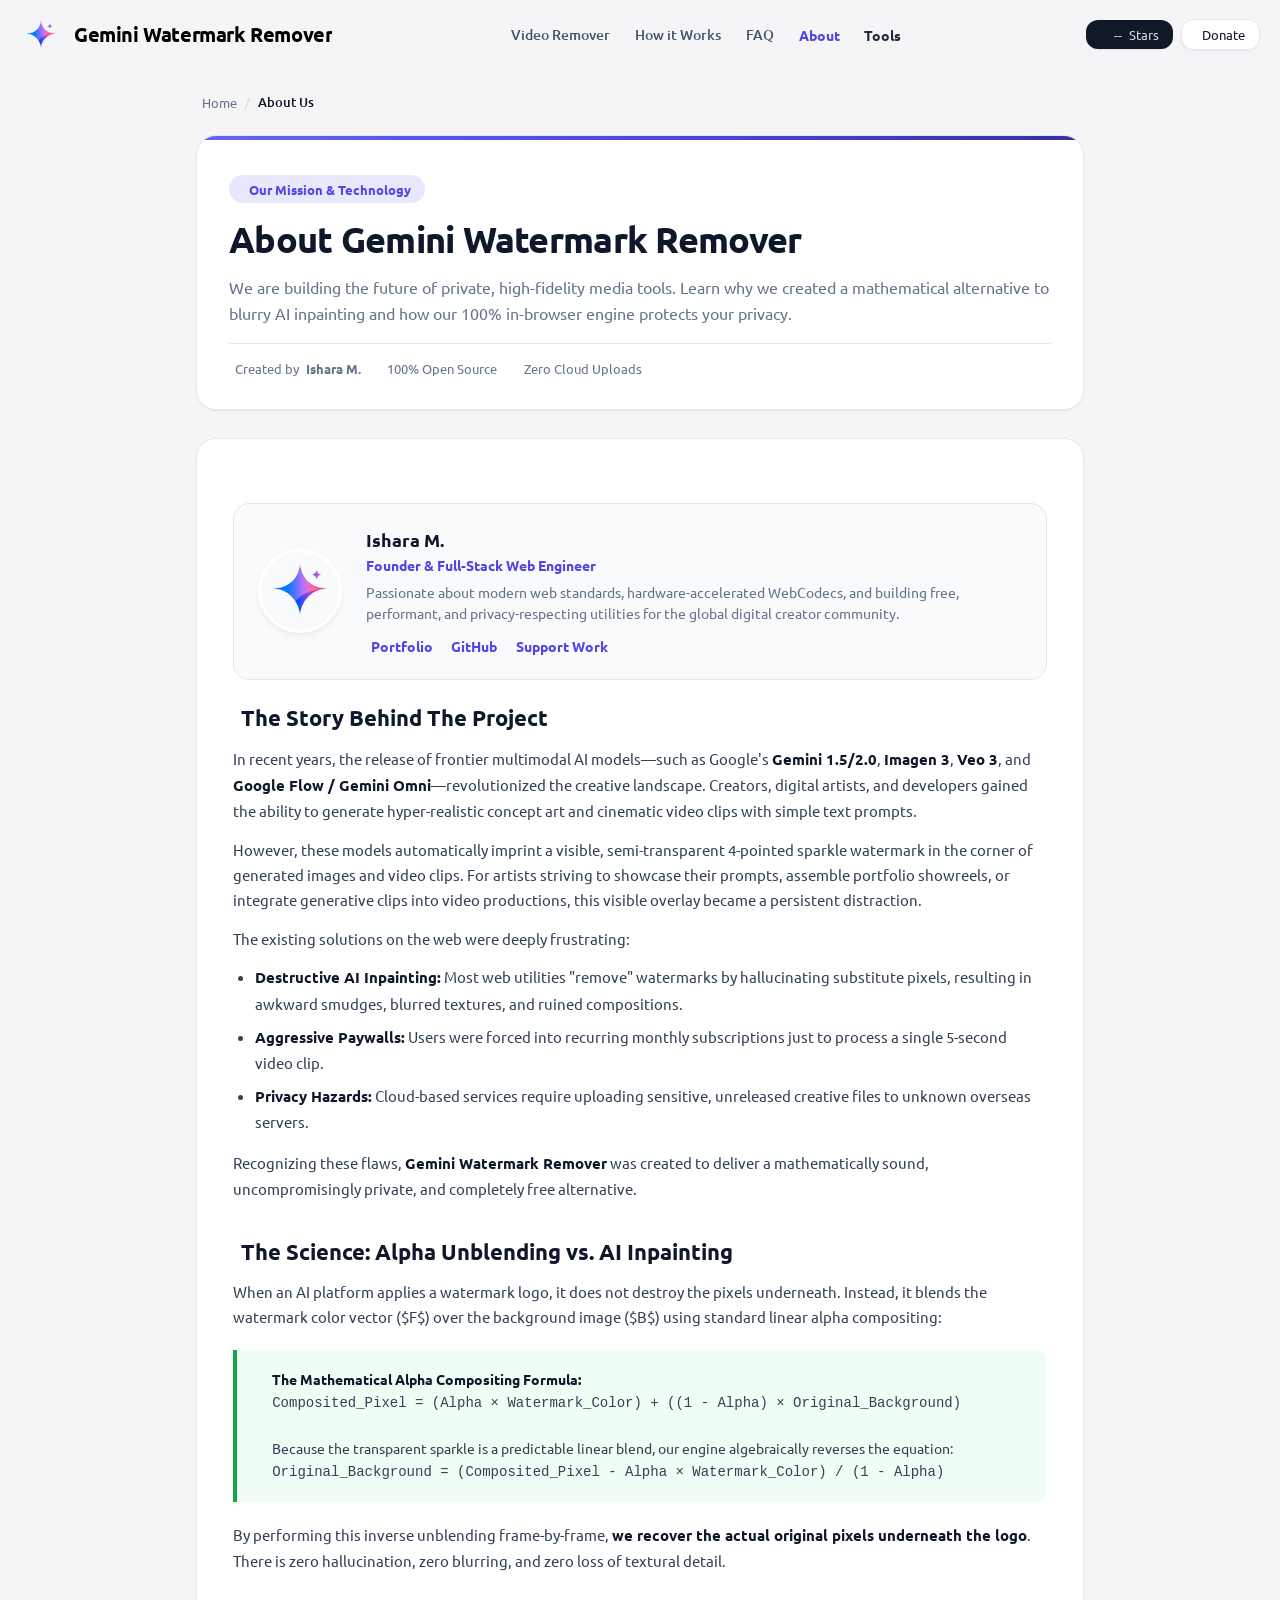
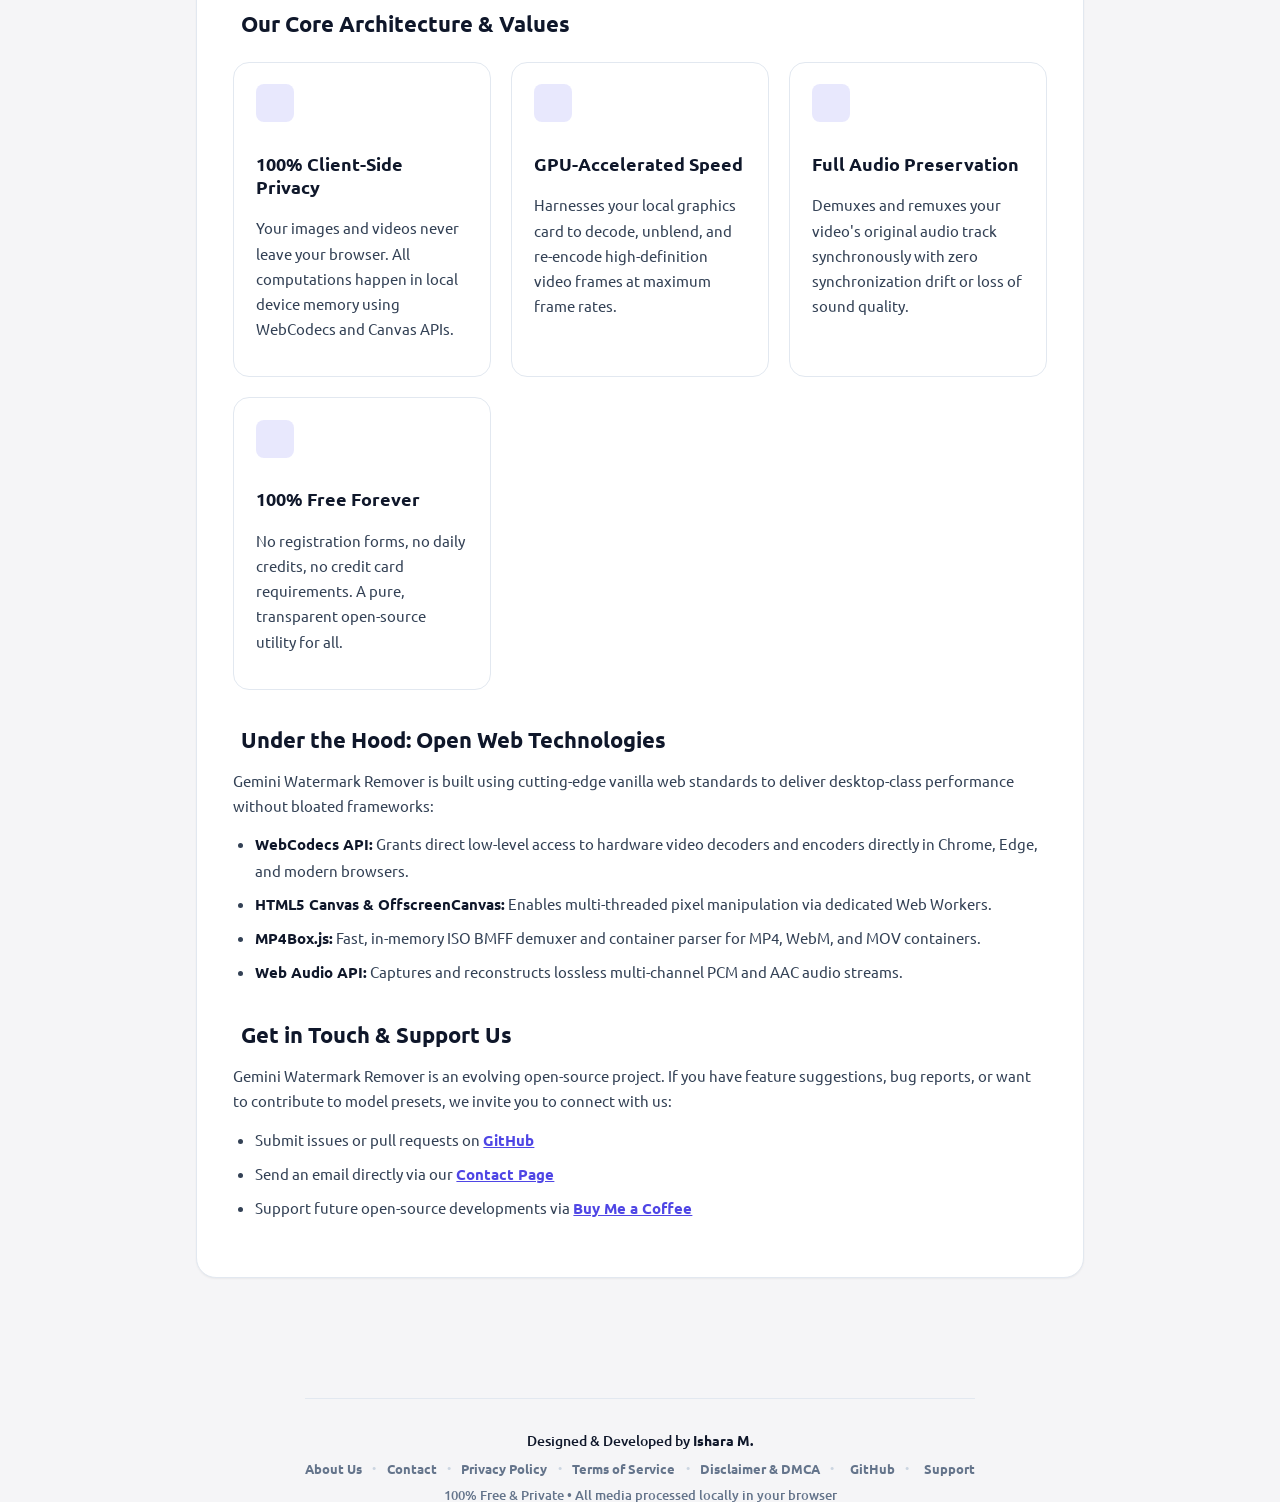
==== about.html @ f11b64de "Initial commit: Recreate Gemini Watermark Remover with GitHub Pages deployment" ====
﻿<!DOCTYPE html>
<html lang="en">

<head>
  <meta charset="UTF-8" />
  <meta name="viewport" content="width=device-width, initial-scale=1.0" />
  <title>About Us – Gemini Watermark Remover</title>
  <meta name="description"
    content="Discover the story and technology behind Gemini Watermark Remover. Learn how mathematical alpha unblending enables 100% private, lossless in-browser watermark removal." />
  <meta name="robots" content="index, follow" />
  <meta name="author" content="Ishara M." />
  <meta name="theme-color" content="#ffffff" />
  <link rel="icon" type="image/png"
    href="https://ashy0927.github.io/gemini-watermark-remover/assets/favicon-96x96.png" sizes="96x96" />
  <link rel="icon" type="image/svg+xml"
    href="https://ashy0927.github.io/gemini-watermark-remover/assets/favicon.svg" />
  <link rel="shortcut icon" href="https://ashy0927.github.io/gemini-watermark-remover/assets/favicon.ico" />
  <link rel="apple-touch-icon" sizes="180x180"
    href="https://ashy0927.github.io/gemini-watermark-remover/assets/apple-touch-icon.png" />
  <link rel="canonical" href="https://ashy0927.github.io/gemini-watermark-remover/about.html" />

  <!-- Open Graph -->
  <meta property="og:site_name" content="Gemini Watermark Remover" />
  <meta property="og:type" content="website" />
  <meta property="og:url" content="https://ashy0927.github.io/gemini-watermark-remover/about.html" />
  <meta property="og:title" content="About Us – Gemini Watermark Remover" />
  <meta property="og:description"
    content="Learn about our mission to bring lossless, private, and mathematically sound media restoration to AI creators worldwide." />
  <meta property="og:image" content="https://ashy0927.github.io/gemini-watermark-remover/assets/logo.webp" />

  <!-- Performance & Fonts -->
  <link rel="preconnect" href="https://fonts.googleapis.com">
  <link rel="preconnect" href="https://fonts.gstatic.com" crossorigin>
  <link href="https://fonts.googleapis.com/css2?family=Ubuntu:wght@400;500;700&display=swap" rel="stylesheet">
  <link rel="stylesheet" href="./style.css" />
  <script defer src="https://code.iconify.design/iconify-icon/1.0.7/iconify-icon.min.js"></script>
</head>

<body>

  <!-- Top Navigation Header -->
  <header class="app-header">
    <div class="header-container">
      <a href="./" class="brand" title="Gemini Watermark Remover">
        <img src="./assets/logo.webp" alt="Gemini Watermark Remover Logo" width="42" height="42" decoding="async"
          fetchpriority="high" style="object-fit: cover;" />
        <div class="brand-text">
          <span class="brand-title">Gemini Watermark Remover</span>
        </div>
      </a>

      <!-- Desktop Navigation Menu -->
      <nav class="nav-menu" aria-label="Main Navigation">
        <a href="./index.html#panel-video" class="nav-link">Video Remover</a>
        <a href="./index.html#how-it-works" class="nav-link">How it Works</a>
        <a href="./index.html#faq" class="nav-link">FAQ</a>
        <a href="./about.html" class="nav-link active" style="color: var(--brand-primary); font-weight: 700;">About</a>

        <!-- Tools Dropdown -->
        <div class="nav-dropdown" id="tools-dropdown">
          <button type="button" class="nav-link nav-dropdown-btn" id="tools-dropdown-btn" aria-expanded="false"
            aria-haspopup="true">
            <span>Tools</span>
            <iconify-icon icon="ph:caret-down-bold" class="dropdown-arrow" width="12"></iconify-icon>
          </button>
          <div class="dropdown-menu" id="tools-dropdown-menu">
            <a href="https://ishara-madu.github.io/online-image-converter/" target="_blank" rel="noopener noreferrer"
              class="dropdown-item promo-item"
              data-auto-favicon="https://ishara-madu.github.io/online-image-converter/">
              <div class="dropdown-item-icon promo-icon">
                <img src="https://ishara-madu.github.io/online-image-converter/favicon.ico"
                  onerror="this.onerror=null; this.src='https://www.google.com/s2/favicons?domain=ishara-madu.github.io&amp;sz=64';"
                  alt="Online Image Converter Favicon" class="tool-favicon-img" width="22" height="22" loading="lazy" />
              </div>
              <div class="dropdown-item-content">
                <div class="dropdown-item-title-row">
                  <span class="dropdown-item-title">Online Image Converter</span>
                  <span class="badge-featured">Free &amp; Fast</span>
                </div>
                <p class="dropdown-item-desc">Convert WebP, PNG, JPG, AVIF, GIF with zero quality loss.</p>
              </div>
              <iconify-icon icon="ph:arrow-square-out-bold" width="16" class="dropdown-ext-icon"></iconify-icon>
            </a>
            <div class="dropdown-divider"></div>
            <a href="./" class="dropdown-item active-tool">
              <div class="dropdown-item-icon active-icon">
                <img src="./assets/favicon-96x96.png" alt="Gemini Watermark Remover Favicon" class="tool-favicon-img"
                  width="22" height="22" loading="lazy" />
              </div>
              <div class="dropdown-item-content">
                <div class="dropdown-item-title-row">
                  <span class="dropdown-item-title">Gemini Watermark Remover</span>
                  <span class="badge-current">Current</span>
                </div>
                <p class="dropdown-item-desc">Remove Gemini, Flow &amp; Omni watermarks mathematically.</p>
              </div>
            </a>
          </div>
        </div>
      </nav>

      <!-- Hamburger Menu Toggle Button (Mobile Only) -->
      <button type="button" id="mobile-menu-btn" class="mobile-menu-toggle" aria-label="Toggle navigation menu"
        aria-expanded="false">
        <iconify-icon icon="ph:list-bold" class="icon-hamburger" width="22"></iconify-icon>
        <iconify-icon icon="ph:x-bold" class="icon-close hidden" width="22"></iconify-icon>
      </button>

      <div id="header-actions" class="header-actions">
        <!-- Mobile Navigation Menu -->
        <div class="mobile-nav-links">
          <a href="./" class="mobile-nav-link">
            <iconify-icon icon="ph:house-bold" width="18"></iconify-icon>
            <span>Home Tool</span>
          </a>
          <a href="./index.html#panel-video" class="mobile-nav-link">
            <iconify-icon icon="ph:video-bold" width="18"></iconify-icon>
            <span>Video Remover</span>
          </a>
          <a href="./index.html#how-it-works" class="mobile-nav-link">
            <iconify-icon icon="ph:info-bold" width="18"></iconify-icon>
            <span>How it Works</span>
          </a>
          <a href="./about.html" class="mobile-nav-link active">
            <iconify-icon icon="ph:user-circle-bold" width="18"></iconify-icon>
            <span>About Us</span>
          </a>
          <a href="./contact.html" class="mobile-nav-link">
            <iconify-icon icon="ph:envelope-simple-bold" width="18"></iconify-icon>
            <span>Contact Us</span>
          </a>
        </div>

        <div class="header-action-buttons">
          <a href="https://github.com/Ashy0927/gemini-watermark-remover" target="_blank" rel="noopener noreferrer"
            class="btn-github" title="Star on GitHub">
            <iconify-icon icon="ph:github-logo" width="18"></iconify-icon>
            <iconify-icon icon="ph:star-fill" width="14" style="color: #eab308;"></iconify-icon>
            <span id="star-count-num">--</span>
            <span class="btn-github-label">Stars</span>
          </a>
          <a href="https://buymeacoffee.com/ishara.madu" target="_blank" rel="noopener noreferrer" class="btn-donate"
            title="Support the project">
            <iconify-icon icon="ph:heart-fill" width="16" style="color: #f43f5e;"></iconify-icon>
            <span>Donate</span>
          </a>
        </div>
      </div>
    </div>
  </header>

  <!-- Main Content Container -->
  <main class="page-container">

    <!-- Breadcrumb Navigation -->
    <nav class="breadcrumb-nav" aria-label="Breadcrumb">
      <a href="./" class="breadcrumb-link">
        <iconify-icon icon="ph:house-bold" width="14"></iconify-icon> Home
      </a>
      <span class="breadcrumb-separator">/</span>
      <span class="breadcrumb-current">About Us</span>
    </nav>

    <!-- Page Header Card -->
    <div class="page-header-card">
      <span class="page-badge-pill">
        <iconify-icon icon="ph:sparkle-bold" width="15"></iconify-icon> Our Mission &amp; Technology
      </span>
      <h1 class="page-main-heading">About Gemini Watermark Remover</h1>
      <p class="page-lead-description">
        We are building the future of private, high-fidelity media tools. Learn why we created a mathematical
        alternative to blurry AI inpainting and how our 100% in-browser engine protects your privacy.
      </p>
      <div class="page-meta-info">
        <span class="page-meta-item">
          <iconify-icon icon="ph:user-bold" width="15"></iconify-icon> Created by <strong>Ishara M.</strong>
        </span>
        <span class="page-meta-item">
          <iconify-icon icon="ph:code-bold" width="15" style="color: var(--brand-primary);"></iconify-icon> 100% Open Source
        </span>
        <span class="page-meta-item">
          <iconify-icon icon="ph:shield-check-bold" width="15" style="color: var(--accent-green);"></iconify-icon> Zero Cloud Uploads
        </span>
      </div>
    </div>

    <!-- Article Content Card -->
    <article class="content-article-card">

      <!-- Author Introduction Card -->
      <div class="about-author-box">
        <img src="https://avatars.githubusercontent.com/u/104107127?v=4" alt="Ishara M. Avatar"
          class="about-author-avatar" onerror="this.src='./assets/logo.webp';" />
        <div class="about-author-details">
          <h3>Ishara M.</h3>
          <div class="about-author-tagline">Founder &amp; Full-Stack Web Engineer</div>
          <p class="about-author-bio">
            Passionate about modern web standards, hardware-accelerated WebCodecs, and building free, performant, and privacy-respecting utilities for the global digital creator community.
          </p>
          <div class="about-author-links">
            <a href="https://ishara-madu.github.io/" target="_blank" rel="noopener noreferrer" class="contact-action-link">
              <iconify-icon icon="ph:globe-bold" width="14"></iconify-icon> Portfolio
            </a>
            <a href="https://github.com/ishara-madu" target="_blank" rel="noopener noreferrer" class="contact-action-link">
              <iconify-icon icon="ph:github-logo-bold" width="14"></iconify-icon> GitHub
            </a>
            <a href="https://buymeacoffee.com/ishara.madu" target="_blank" rel="noopener noreferrer" class="contact-action-link">
              <iconify-icon icon="ph:coffee-bold" width="14"></iconify-icon> Support Work
            </a>
          </div>
        </div>
      </div>

      <!-- Section: The Story Behind The Tool -->
      <section class="legal-section">
        <h2>
          <iconify-icon icon="ph:lightbulb-bold" width="22" style="color: #f59e0b;"></iconify-icon>
          The Story Behind The Project
        </h2>
        <p>
          In recent years, the release of frontier multimodal AI models—such as Google's <strong>Gemini 1.5/2.0</strong>,
          <strong>Imagen 3</strong>, <strong>Veo 3</strong>, and <strong>Google Flow / Gemini Omni</strong>—revolutionized
          the creative landscape. Creators, digital artists, and developers gained the ability to generate hyper-realistic
          concept art and cinematic video clips with simple text prompts.
        </p>
        <p>
          However, these models automatically imprint a visible, semi-transparent 4-pointed sparkle watermark in the corner
          of generated images and video clips. For artists striving to showcase their prompts, assemble portfolio showreels,
          or integrate generative clips into video productions, this visible overlay became a persistent distraction.
        </p>
        <p>
          The existing solutions on the web were deeply frustrating:
        </p>
        <ul>
          <li><strong>Destructive AI Inpainting:</strong> Most web utilities "remove" watermarks by hallucinating substitute pixels, resulting in awkward smudges, blurred textures, and ruined compositions.</li>
          <li><strong>Aggressive Paywalls:</strong> Users were forced into recurring monthly subscriptions just to process a single 5-second video clip.</li>
          <li><strong>Privacy Hazards:</strong> Cloud-based services require uploading sensitive, unreleased creative files to unknown overseas servers.</li>
        </ul>
        <p>
          Recognizing these flaws, <strong>Gemini Watermark Remover</strong> was created to deliver a mathematically sound,
          uncompromisingly private, and completely free alternative.
        </p>
      </section>

      <!-- Section: Why Mathematical Alpha Unblending -->
      <section class="legal-section">
        <h2>
          <iconify-icon icon="ph:math-operations-bold" width="22" style="color: var(--brand-primary);"></iconify-icon>
          The Science: Alpha Unblending vs. AI Inpainting
        </h2>
        <p>
          When an AI platform applies a watermark logo, it does not destroy the pixels underneath. Instead, it blends the
          watermark color vector ($F$) over the background image ($B$) using standard linear alpha compositing:
        </p>

        <div class="legal-callout-box info">
          <iconify-icon icon="ph:function-bold" class="legal-callout-icon"></iconify-icon>
          <div class="legal-callout-text">
            <strong>The Mathematical Alpha Compositing Formula:</strong><br />
            <code>Composited_Pixel = (Alpha × Watermark_Color) + ((1 - Alpha) × Original_Background)</code><br /><br />
            Because the transparent sparkle is a predictable linear blend, our engine algebraically reverses the equation:<br />
            <code>Original_Background = (Composited_Pixel - Alpha × Watermark_Color) / (1 - Alpha)</code>
          </div>
        </div>

        <p>
          By performing this inverse unblending frame-by-frame, <strong>we recover the actual original pixels underneath the logo</strong>.
          There is zero hallucination, zero blurring, and zero loss of textural detail.
        </p>
      </section>

      <!-- Core Pillars Grid -->
      <section class="legal-section">
        <h2>
          <iconify-icon icon="ph:crown-bold" width="22" style="color: var(--brand-primary);"></iconify-icon>
          Our Core Architecture &amp; Values
        </h2>

        <div class="about-features-grid">
          <div class="about-feature-card">
            <div class="about-feature-icon">
              <iconify-icon icon="ph:shield-check-bold"></iconify-icon>
            </div>
            <h3 class="about-feature-title">100% Client-Side Privacy</h3>
            <p class="about-feature-desc">
              Your images and videos never leave your browser. All computations happen in local device memory using WebCodecs and Canvas APIs.
            </p>
          </div>

          <div class="about-feature-card">
            <div class="about-feature-icon">
              <iconify-icon icon="ph:lightning-bold"></iconify-icon>
            </div>
            <h3 class="about-feature-title">GPU-Accelerated Speed</h3>
            <p class="about-feature-desc">
              Harnesses your local graphics card to decode, unblend, and re-encode high-definition video frames at maximum frame rates.
            </p>
          </div>

          <div class="about-feature-card">
            <div class="about-feature-icon">
              <iconify-icon icon="ph:speaker-high-bold"></iconify-icon>
            </div>
            <h3 class="about-feature-title">Full Audio Preservation</h3>
            <p class="about-feature-desc">
              Demuxes and remuxes your video's original audio track synchronously with zero synchronization drift or loss of sound quality.
            </p>
          </div>

          <div class="about-feature-card">
            <div class="about-feature-icon">
              <iconify-icon icon="ph:gift-bold"></iconify-icon>
            </div>
            <h3 class="about-feature-title">100% Free Forever</h3>
            <p class="about-feature-desc">
              No registration forms, no daily credits, no credit card requirements. A pure, transparent open-source utility for all.
            </p>
          </div>
        </div>
      </section>

      <!-- Technology Stack -->
      <section class="legal-section">
        <h2>
          <iconify-icon icon="ph:stack-bold" width="22" style="color: var(--brand-primary);"></iconify-icon>
          Under the Hood: Open Web Technologies
        </h2>
        <p>
          Gemini Watermark Remover is built using cutting-edge vanilla web standards to deliver desktop-class performance
          without bloated frameworks:
        </p>
        <ul>
          <li><strong>WebCodecs API:</strong> Grants direct low-level access to hardware video decoders and encoders directly in Chrome, Edge, and modern browsers.</li>
          <li><strong>HTML5 Canvas &amp; OffscreenCanvas:</strong> Enables multi-threaded pixel manipulation via dedicated Web Workers.</li>
          <li><strong>MP4Box.js:</strong> Fast, in-memory ISO BMFF demuxer and container parser for MP4, WebM, and MOV containers.</li>
          <li><strong>Web Audio API:</strong> Captures and reconstructs lossless multi-channel PCM and AAC audio streams.</li>
        </ul>
      </section>

      <!-- Get in touch -->
      <section class="legal-section">
        <h2>
          <iconify-icon icon="ph:chats-bold" width="22" style="color: var(--brand-primary);"></iconify-icon>
          Get in Touch &amp; Support Us
        </h2>
        <p>
          Gemini Watermark Remover is an evolving open-source project. If you have feature suggestions, bug reports, or
          want to contribute to model presets, we invite you to connect with us:
        </p>
        <ul>
          <li>Submit issues or pull requests on <a href="https://github.com/Ashy0927/gemini-watermark-remover" target="_blank" rel="noopener noreferrer" style="color: var(--brand-primary); font-weight: 600;">GitHub</a></li>
          <li>Send an email directly via our <a href="./contact.html" style="color: var(--brand-primary); font-weight: 600;">Contact Page</a></li>
          <li>Support future open-source developments via <a href="https://buymeacoffee.com/ishara.madu" target="_blank" rel="noopener noreferrer" style="color: var(--brand-primary); font-weight: 600;">Buy Me a Coffee</a></li>
        </ul>
      </section>

    </article>
  </main>

  <!-- Footer -->
  <footer class="app-footer">
    <div class="footer-content">
      <p class="footer-credit">
        Designed &amp; Developed by <a href="https://ishara-madu.github.io/" target="_blank" rel="noopener noreferrer"
          class="footer-author-link"><strong>Ishara M.</strong></a>
      </p>

      <div class="footer-links">
        <a href="./about.html" class="footer-link">About Us</a>
        <span class="footer-dot">•</span>
        <a href="./contact.html" class="footer-link">Contact</a>
        <span class="footer-dot">•</span>
        <a href="./privacy-policy.html" class="footer-link">Privacy Policy</a>
        <span class="footer-dot">•</span>
        <a href="./terms-of-service.html" class="footer-link">Terms of Service</a>
        <span class="footer-dot">•</span>
        <a href="./disclaimer.html" class="footer-link">Disclaimer &amp; DMCA</a>
        <span class="footer-dot">•</span>
        <a href="https://github.com/Ashy0927/gemini-watermark-remover" target="_blank" rel="noopener noreferrer"
          class="footer-link">
          <iconify-icon icon="ph:github-logo-bold" width="14"></iconify-icon> GitHub
        </a>
        <span class="footer-dot">•</span>
        <a href="https://buymeacoffee.com/ishara.madu" target="_blank" rel="noopener noreferrer" class="footer-link">
          <iconify-icon icon="ph:heart-fill" width="14" style="color: #f43f5e;"></iconify-icon> Support
        </a>
      </div>

      <p class="footer-sub">
        100% Free &amp; Private • All media processed locally in your browser
      </p>
    </div>
  </footer>

  <script src="./main.js"></script>
</body>

</html>
---- style.css ----
/* ── Gemini Watermark Remover Design System ── */
:root {
  --bg-primary: #F5F5F7;
  --bg-card: #ffffff;
  --bg-card-border: #e2e8f0;
  --bg-header: rgba(245, 245, 247, 0.85);

  --text-main: #0f172a;
  --text-muted: #64748b;
  --text-light: #d8dadd;

  --brand-primary: #4f46e5;
  --brand-primary-hover: #4338ca;
  --brand-gradient: linear-gradient(135deg, #6366f1 0%, #4f46e5 50%, #3730a3 100%);
  --brand-glow: rgba(99, 102, 241, 0.15);

  --accent-blue: #2563eb;
  --accent-green: #16a34a;

  --radius-xl: 1.25rem;
  --radius-lg: 1rem;
  --radius-md: 0.625rem;
  --radius-sm: 0.375rem;

  --shadow-sm: 0 1px 2px 0 rgba(0, 0, 0, 0.05);
  --shadow-md: 0 4px 6px -1px rgba(0, 0, 0, 0.05), 0 2px 4px -2px rgba(0, 0, 0, 0.05);
  --shadow-lg: 0 10px 25px -5px rgba(0, 0, 0, 0.05), 0 8px 10px -6px rgba(0, 0, 0, 0.05);
  --shadow-glow: 0 8px 25px -4px rgba(79, 70, 229, 0.2);

  --transition-fast: 0.15s cubic-bezier(0.4, 0, 0.2, 1);
  --transition-normal: 0.25s cubic-bezier(0.4, 0, 0.2, 1);
}

html {
  scroll-behavior: smooth;
}

* {
  box-sizing: border-box;
  margin: 0;
  padding: 0;
}

body {
  font-family: 'Ubuntu', sans-serif;
  font-weight: 400;
  background-color: var(--bg-primary);
  color: var(--text-main);
  min-height: 100vh;
  width: 100%;
  overflow-x: hidden;
  display: flex;
  flex-direction: column;
  align-items: center;
  -webkit-font-smoothing: antialiased;
  -moz-osx-font-smoothing: grayscale;
}

/* ── Sticky Top Header Navbar ── */
.app-header {
  position: sticky;
  top: 0;
  left: 0;
  right: 0;
  width: 100%;
  z-index: 100;
  background: var(--bg-header);
  backdrop-filter: blur(12px);
  -webkit-backdrop-filter: blur(12px);
  border-bottom: none;
  box-shadow: none;
}

.header-container {
  max-width: 1280px;
  width: 100%;
  margin: 0 auto;
  padding: 0.85rem 1.25rem;
  display: flex;
  align-items: center;
  justify-content: space-between;
  gap: 1rem;
  box-sizing: border-box;
}

.brand {
  display: flex;
  align-items: center;
  gap: 0.75rem;
  text-decoration: none;
  transition: opacity var(--transition-fast);
  white-space: nowrap;
  flex-shrink: 0;
}

.brand:hover {
  opacity: 0.9;
}

.brand-text {
  display: flex;
  align-items: center;
  gap: 0.5rem;
  white-space: nowrap;
}

.brand-title {
  font-size: 1.25rem;
  font-weight: 700;
  letter-spacing: -0.02em;
  background: #000000;
  -webkit-background-clip: text;
  -webkit-text-fill-color: transparent;
  white-space: nowrap;
}

/* ── Desktop Navigation Menu ── */
.nav-menu {
  display: flex;
  align-items: center;
  gap: 0.25rem;
  flex-shrink: 0;
}

.nav-link {
  display: inline-flex;
  align-items: center;
  gap: 0.35rem;
  padding: 0.45rem 0.65rem;
  font-size: 0.875rem;
  font-weight: 500;
  color: #475569;
  text-decoration: none;
  border-radius: var(--radius-md);
  transition: all var(--transition-fast);
  cursor: pointer;
  border: none;
  background: transparent;
  font-family: inherit;
  white-space: nowrap;
  flex-shrink: 0;
}

.nav-link:hover {
  color: #0f172a;
  background: rgba(0, 0, 0, 0.04);
}

/* ── Tools Dropdown ── */
.nav-dropdown {
  position: relative;
  display: inline-flex;
  align-items: center;
  flex-shrink: 0;
}

.nav-dropdown-btn {
  font-weight: 600;
  color: #1e293b;
}

.nav-dropdown-btn:hover {
  color: #0f172a;
}

.dropdown-arrow {
  transition: transform var(--transition-fast);
}

.nav-dropdown.open .dropdown-arrow,
.nav-dropdown:hover .dropdown-arrow {
  transform: rotate(180deg);
}

.dropdown-menu {
  position: absolute;
  top: 100%;
  margin-top: 0.35rem;
  left: 50%;
  transform: translateX(-50%) translateY(6px);
  min-width: 330px;
  background: #ffffff;
  border: 1px solid var(--bg-card-border);
  border-radius: var(--radius-lg);
  box-shadow: 0 20px 30px -5px rgba(0, 0, 0, 0.1), 0 10px 15px -5px rgba(0, 0, 0, 0.04);
  padding: 0.5rem;
  opacity: 0;
  visibility: hidden;
  pointer-events: none;
  transition: opacity 0.18s ease, transform 0.18s cubic-bezier(0.16, 1, 0.3, 1), visibility 0.18s;
  z-index: 150;
}

/* Invisible Hover Bridge to ensure smooth mouse movement without closing */
.dropdown-menu::before {
  content: '';
  position: absolute;
  top: -12px;
  left: 0;
  right: 0;
  height: 12px;
  background: transparent;
  display: block;
}

.nav-dropdown.open .dropdown-menu,
.nav-dropdown:hover .dropdown-menu {
  opacity: 1;
  visibility: visible;
  pointer-events: auto;
  transform: translateX(-50%) translateY(0);
}

@keyframes menuFadeIn {
  from {
    opacity: 0;
    transform: translateY(-8px) scale(0.96);
  }
  to {
    opacity: 1;
    transform: translateY(0) scale(1);
  }
}

.dropdown-item {
  display: flex;
  align-items: flex-start;
  gap: 0.75rem;
  padding: 0.65rem 0.75rem;
  border-radius: var(--radius-md);
  text-decoration: none;
  color: var(--text-main);
  transition: all var(--transition-fast);
  position: relative;
}

.dropdown-item:hover {
  background: #f8fafc;
}

.dropdown-item-icon {
  width: 34px;
  height: 34px;
  border-radius: 8px;
  display: flex;
  align-items: center;
  justify-content: center;
  background: #f1f5f9;
  color: #64748b;
  flex-shrink: 0;
  margin-top: 2px;
  overflow: hidden;
}

.tool-favicon-img {
  width: 22px;
  height: 22px;
  border-radius: 4px;
  object-fit: contain;
  display: block;
}

.promo-item:hover .promo-icon {
  transform: scale(1.05);
  box-shadow: 0 4px 12px rgba(99, 102, 241, 0.25);
}

.promo-icon {
  background: linear-gradient(135deg, #eff6ff 0%, #ede9fe 100%);
  border: 1px solid rgba(99, 102, 241, 0.15);
  color: #4f46e5;
  transition: all var(--transition-fast);
}

.active-tool .dropdown-item-icon {
  background: #ecfdf5;
  border: 1px solid rgba(16, 185, 129, 0.2);
  color: #059669;
}

.dropdown-item-content {
  flex: 1;
  min-width: 0;
}

.dropdown-item-title-row {
  display: flex;
  align-items: center;
  gap: 0.45rem;
  flex-wrap: wrap;
}

.dropdown-item-title {
  font-size: 0.85rem;
  font-weight: 600;
  color: #0f172a;
}

.badge-featured {
  font-size: 0.625rem;
  font-weight: 700;
  background: linear-gradient(135deg, #4f46e5 0%, #7c3aed 100%);
  color: #ffffff;
  padding: 0.15rem 0.45rem;
  border-radius: 9999px;
  text-transform: uppercase;
  letter-spacing: 0.03em;
  line-height: 1;
}

.badge-current {
  font-size: 0.625rem;
  font-weight: 600;
  background: #e2e8f0;
  color: #475569;
  padding: 0.15rem 0.45rem;
  border-radius: 9999px;
  line-height: 1;
}

.dropdown-item-desc {
  font-size: 0.75rem;
  color: #64748b;
  margin-top: 0.2rem;
  line-height: 1.35;
}

.dropdown-ext-icon {
  color: #94a3b8;
  margin-top: 6px;
  flex-shrink: 0;
}

.dropdown-divider {
  height: 1px;
  background: #f1f5f9;
  margin: 0.35rem 0.25rem;
}

.mobile-nav-links {
  display: none;
}

.header-actions {
  display: flex;
  align-items: center;
  gap: 0.5rem;
}

.header-action-buttons {
  display: flex;
  align-items: center;
  gap: 0.5rem;
}

.mobile-menu-toggle {
  display: none;
}

.btn-github,
.btn-donate {
  display: inline-flex;
  align-items: center;
  gap: 0.45rem;
  padding: 0.5rem 0.85rem;
  border-radius: calc(var(--radius-lg) - 0.25rem);
  font-size: 0.825rem;
  text-decoration: none;
  transition: all var(--transition-normal);
  line-height: 1;
}

.btn-github {
  background: #111828;
  color: var(--text-light);
  box-shadow: var(--shadow-sm);
}

.btn-github:hover {
  background: #202533;
  box-shadow: var(--shadow-md);
}

.btn-donate {
  background: #ffffff;
  color: var(--text-main);
  border: 1px solid var(--bg-card-border);
  box-shadow: var(--shadow-sm);
}

.btn-donate:hover {
  background: #f8f8f8;
  border-color: #c0bfbf;
  color: var(--text-main);
  box-shadow: var(--shadow-md);
}

/* ── Main Container ── */
.container {
  position: relative;
  width: 100%;
  max-width: 1000px;
  margin: 0 auto;
  padding: 1.5rem 1rem 3rem;
  flex: 1;
}

/* ── Hero Section ── */
.hero-section {
  position: relative;
  z-index: 3;
  text-align: center;
  margin: 2rem auto 2.5rem;
  max-width: 900px;
}

.hero-title {
  font-size: 3.5rem;
  font-weight: 700;
  color: var(--text-main);
  line-height: 1.2;
  margin-bottom: 0.75rem;
  letter-spacing: -0.02em;
}

.hero-description {
  font-size: 1rem;
  color: var(--text-muted);
  line-height: 1.6;
  max-width: 680px;
  margin: 0 auto;
}

.hero-badges {
  display: flex;
  flex-wrap: wrap;
  justify-content: center;
  align-items: center;
  gap: 0.5rem;
  margin-top: 1.25rem;
}

.hero-badge-pill {
  display: inline-flex;
  align-items: center;
  gap: 0.35rem;
  font-size: 0.8125rem;
  font-weight: 500;
  color: var(--text-main);
  background: var(--bg-card);
  border: 1px solid var(--border-color);
  padding: 0.35rem 0.75rem;
  border-radius: 9999px;
  box-shadow: 0 1px 2px rgba(0, 0, 0, 0.04);
  transition: all var(--transition-fast);
  text-decoration: none;
}

.hero-badge-link:hover {
  border-color: #8b5cf6;
  background: #f5f3ff;
  color: #6d28d9;
  transform: translateY(-1px);
}

/* ── Decorative Background Showcase Frames ── */
.hero-bg-frame-container {
  position: absolute;
  pointer-events: none;
  z-index: 1;
  display: flex;
  justify-content: center;
  align-items: center;
}

.hero-bg-frame-container.left {
  top: 180px;
  left: -10%;
  width: 250px;
  height: 250px;
}

.hero-bg-frame-container.left .hero-bg-frame {
  transform: rotate(-6deg);
}

.hero-bg-frame-container.right {
  top: 220px;
  right: -18%;
  left: auto;
  width: 350px;
  height: 350px;
}

.hero-bg-frame-container.right .hero-bg-frame {
  transform: rotate(6deg);
}

.hero-bg-frame {
  width: 100%;
  height: 100%;
  background: #ffffff;
  padding: 1rem;
  border-radius: 2.6rem;
  border: 1px solid var(--bg-card-border);
  box-shadow: 0 20px 45px -15px rgba(0, 0, 0, 0.08);
  opacity: 0.9;
  transition: all var(--transition-normal);
  display: flex;
  align-items: center;
  justify-content: center;
  box-sizing: border-box;
}

.hero-bg-img {
  width: 100%;
  height: 100%;
  object-fit: cover;
  border-radius: var(--radius-sm);
  display: block;
}

/* ── Tab Switcher ── */
.tab-container {
  position: relative;
  z-index: 2;
  display: flex;
  gap: 0.5rem;
  margin-bottom: 1.5rem;
  margin-top: 3rem;
  background: #f0f0f0;
  padding: 0.35rem;
  border-radius: var(--radius-lg);
  max-width: 420px;
  margin-left: auto;
  margin-right: auto;
}

.tab-btn {
  flex: 1;
  padding: 0.65rem 1rem;
  border-radius: calc(var(--radius-lg) - 0.25rem);
  border: none;
  background: transparent;
  color: var(--text-muted);
  font-weight: 600;
  font-size: 0.875rem;
  cursor: pointer;
  display: flex;
  align-items: center;
  justify-content: center;
  gap: 0.5rem;
  transition: all var(--transition-normal);
}

.tab-btn:hover {
  color: var(--text-main);
}

.tab-btn.active {
  background: #ffffff;
  color: var(--text-main);
  box-shadow: var(--shadow-sm);
}

/* ── Cards ── */
.card {
  position: relative;
  z-index: 2;
  background: var(--bg-card);
  border: 1px solid var(--bg-card-border);
  border-radius: var(--radius-xl);
  padding: 1.75rem;
  box-shadow: var(--shadow-lg);
  transition: all var(--transition-normal);
}

/* ── Custom Select Component ── */
.custom-select-wrapper {
  margin-bottom: 1.25rem;
  display: flex;
  align-items: center;
  gap: 0.75rem;
  flex-wrap: wrap;
}

.preset-label {
  font-size: 0.875rem;
  font-weight: 600;
  color: var(--text-muted);
  display: inline-flex;
  align-items: center;
  gap: 0.4rem;
}

.custom-select {
  position: relative;
  display: inline-block;
  min-width: 270px;
}

.custom-select-trigger {
  width: 100%;
  padding: 0.55rem 0.95rem;
  border-radius: var(--radius-md);
  border: 1px solid var(--bg-card-border);
  background: #ffffff;
  color: var(--text-main);
  font-size: 0.85rem;
  font-family: inherit;
  display: flex;
  align-items: center;
  justify-content: space-between;
  gap: 0.75rem;
  cursor: pointer;
  box-shadow: var(--shadow-sm);
  transition: all var(--transition-fast);
}

.custom-select-trigger:hover,
.custom-select.open .custom-select-trigger {
  border-color: #cbd5e1;
  background: #fcfcfd;
}

.custom-select-trigger:focus-visible {
  outline: 2px solid var(--brand-primary);
  outline-offset: 1px;
}

.custom-select-arrow {
  color: var(--text-muted);
  transition: transform var(--transition-fast);
}

.custom-select.open .custom-select-arrow {
  transform: rotate(180deg);
}

.custom-select-options {
  position: absolute;
  top: calc(100% + 0.35rem);
  left: 0;
  right: 0;
  z-index: 50;
  background: #ffffff;
  border: 1px solid var(--bg-card-border);
  border-radius: var(--radius-md);
  box-shadow: 0 10px 25px -5px rgba(0, 0, 0, 0.1), 0 8px 10px -6px rgba(0, 0, 0, 0.05);
  padding: 0.35rem;
  display: flex;
  flex-direction: column;
  gap: 0.15rem;
  opacity: 0;
  visibility: hidden;
  transform: translateY(-6px);
  transition: all var(--transition-fast);
}

.custom-select.open .custom-select-options {
  opacity: 1;
  visibility: visible;
  transform: translateY(0);
}

.custom-option {
  padding: 0.55rem 0.75rem;
  border-radius: calc(var(--radius-md) - 0.2rem);
  font-size: 0.85rem;
  font-weight: 500;
  color: var(--text-main);
  cursor: pointer;
  display: flex;
  align-items: center;
  justify-content: space-between;
  gap: 0.5rem;
  transition: background var(--transition-fast);
}

.custom-option:hover {
  background: #f1f5f9;
}

.custom-option.selected {
  background: #f1f5f9;
  font-weight: 600;
  color: var(--text-main);
}

.option-check {
  color: var(--brand-primary);
  opacity: 0;
  transition: opacity var(--transition-fast);
}

.custom-option.selected .option-check {
  opacity: 1;
}

/* ── Dropzone ── */
.dropzone {
  border: 2px dashed #cbd5e1;
  border-radius: var(--radius-lg);
  padding: 3rem 1.5rem;
  text-align: center;
  cursor: pointer;
  background: var(--bg-primary);
  transition: all var(--transition-normal);
  display: flex;
  flex-direction: column;
  align-items: center;
  justify-content: center;
}

.dropzone:hover,
.dropzone.drag-over {
  border-color: var(--brand-primary);
  background: rgba(99, 102, 241, 0.03);
  transform: translateY(-2px);
}

.dropzone-icon {
  font-size: 2.75rem;
  color: var(--brand-primary);
  margin-bottom: 0.75rem;
  transition: transform var(--transition-normal);
}

.dropzone:hover .dropzone-icon {
  transform: scale(1.1);
}

.dropzone-title {
  font-size: 1.05rem;
  font-weight: 700;
  color: var(--text-main);
}

.dropzone-sub {
  color: var(--text-muted);
  font-size: 0.825rem;
  margin-top: 0.35rem;
}

.dropzone.loading {
  pointer-events: none;
  cursor: wait;
  border-color: var(--brand-primary);
  background: rgba(99, 102, 241, 0.04);
  opacity: 0.9;
}

.dropzone-loader {
  display: flex;
  flex-direction: column;
  align-items: center;
  gap: 0.75rem;
  padding: 0.5rem 0;
}

.dropzone-spinner {
  width: 2.5rem;
  height: 2.5rem;
  border: 3px solid rgba(99, 102, 241, 0.2);
  border-top-color: var(--brand-primary);
  border-radius: 50%;
  animation: dropzoneSpin 0.8s linear infinite;
}

@keyframes dropzoneSpin {
  to {
    transform: rotate(360deg);
  }
}

/* ── Watermark Tuner & Smooth Scroll Margins ── */
#how-it-works,
#comparison,
#features,
#faq,
.staging-card,
.tuner-container,
#img-results,
#video-results,
#video-status {
  scroll-margin-top: 5.5rem;
}

.staging-card {
  display: flex;
  flex-direction: column;
  align-items: center;
  gap: 1.25rem;
  margin-top: 1.25rem;
  padding: 1.5rem;
  background: var(--bg-primary);
  border-radius: var(--radius-lg);
  border: 1px solid var(--bg-card-border);
  text-align: center;
}

.staging-preview-box {
  max-width: 320px;
  width: 100%;
  padding: 0.5rem;
  border-radius: var(--radius-md);
  margin: 0 auto;
}

.staging-preview-box img {
  max-height: 220px;
  width: 100%;
  object-fit: contain;
  border-radius: var(--radius-sm);
  display: block;
}

.staging-meta {
  display: flex;
  flex-direction: column;
  gap: 0.25rem;
  align-items: center;
}

.staging-filename {
  font-size: 0.875rem;
  font-weight: 600;
  color: var(--text-main);
  max-width: 300px;
  overflow: hidden;
  text-overflow: ellipsis;
  white-space: nowrap;
}

.staging-dims {
  font-size: 0.75rem;
  color: var(--text-muted);
}

.staging-actions {
  display: flex;
  align-items: center;
  justify-content: center;
  gap: 0.75rem;
  flex-wrap: wrap;
}

.tuner-container {
  display: flex;
  flex-direction: column;
  gap: 1.25rem;
  margin-top: 1.25rem;
  padding: 1.25rem;
  background: var(--bg-primary);
  border-radius: var(--radius-lg);
  border: 1px solid var(--bg-card-border);
}

.detect-badge {
  display: inline-flex;
  align-items: center;
  gap: 0.5rem;
  padding: 0.5rem 0.85rem;
  color: #4f46e5;
  font-size: 0.8rem;
  width: fit-content;
  margin: 0 auto;
}

.detect-badge.warning {
  color: #d97706;
}

@keyframes fadeInBadge {
  from {
    opacity: 0;
    transform: translateY(-4px);
  }

  to {
    opacity: 1;
    transform: translateY(0);
  }
}

.tuner-preview-row {
  display: flex;
  gap: 1.25rem;
  align-items: flex-start;
  justify-content: center;
}

.tuner-canvas-box {
  display: flex;
  flex-direction: column;
}

.tuner-canvas-box.main-box {
  flex: 1 1 340px;
  min-width: 0;
  align-items: center;
}

.tuner-canvas-box.zoom-box {
  display: flex;
  flex-direction: column;
  gap: 1rem;
  flex: 0 0 auto;
}

.zoom-card {
  display: flex;
  flex-direction: column;
  align-items: center;
  background: #ffffff;
  padding: 0.65rem;
  border-radius: var(--radius-md);
  border: 1px solid var(--bg-card-border);
  box-shadow: var(--shadow-sm);
}

.canvas-title {
  font-size: 0.75rem;
  color: var(--text-muted);
  margin-bottom: 0.4rem;
  display: inline-flex;
  align-items: center;
  gap: 0.3rem;
  text-transform: uppercase;
  letter-spacing: 0.03em;
}

.canvas-title.text-blue-600 {
  color: var(--accent-blue);
}

.canvas-title.text-green-600 {
  color: var(--accent-green);
}

.canvas-wrapper {
  overflow: hidden;
  border-radius: var(--radius-md);
  border: 1px solid var(--bg-card-border);
  background: rgba(0, 0, 0, 0.04);
  display: flex;
  align-items: center;
  justify-content: center;
}

.main-box canvas {
  max-width: 100%;
  height: auto;
  display: block;
  border-radius: var(--radius-md);
}

.zoom-card canvas {
  display: block;
  border-radius: var(--radius-sm);
  image-rendering: pixelated;
  image-rendering: crisp-edges;
}

/* ── Model Preset Quick Selectors ── */
.tuner-preset-row {
  display: flex;
  align-items: center;
  gap: 0.75rem;
  flex-wrap: wrap;
  width: 100%;
  margin-bottom: 0.75rem;
}

.tuner-preset-label {
  font-size: 0.78rem;
  font-weight: 700;
  color: var(--text-muted);
  text-transform: uppercase;
  letter-spacing: 0.04em;
}

.tuner-preset-buttons {
  display: flex;
  gap: 0.5rem;
  flex-wrap: wrap;
}

.btn-preset {
  display: inline-flex;
  align-items: center;
  gap: 0.35rem;
  padding: 0.4rem 0.8rem;
  border-radius: var(--radius-sm);
  border: 1px solid var(--bg-card-border);
  background: #ffffff;
  color: var(--text-main);
  font-size: 0.8rem;
  font-weight: 600;
  font-family: inherit;
  cursor: pointer;
  transition: all var(--transition-fast);
}

.btn-preset:hover {
  border-color: var(--brand-primary);
  color: var(--brand-primary);
  background: rgba(99, 102, 241, 0.05);
}

.btn-preset.active {
  background: var(--brand-gradient);
  color: #ffffff;
  border-color: transparent;
  box-shadow: 0 2px 8px rgba(79, 70, 229, 0.25);
}

/* ── Sliders ── */
.tuner-sliders {
  display: grid;
  grid-template-columns: repeat(auto-fit, minmax(180px, 1fr));
  gap: 1rem;
  width: 100%;
  background: #ffffff;
  padding: 1rem;
  border-radius: var(--radius-md);
  border: 1px solid var(--bg-card-border);
}

.slider-group {
  display: flex;
  flex-direction: column;
}

.tuner-slider-label {
  display: flex;
  justify-content: space-between;
  font-size: 0.78rem;
  font-weight: 600;
  color: var(--text-muted);
  margin-bottom: 0.35rem;
}

.tuner-slider-label span:last-child {
  color: var(--brand-primary);
  font-family: monospace;
}

.tuner-sliders input[type="range"] {
  width: 100%;
  accent-color: var(--brand-primary);
  cursor: pointer;
  height: 6px;
  border-radius: 3px;
}

/* ── Actions & Buttons ── */
.tuner-actions {
  margin-top: 0.5rem;
  display: flex;
  gap: 0.75rem;
  justify-content: center;
  flex-wrap: wrap;
}

.btn {
  display: inline-flex;
  align-items: center;
  justify-content: center;
  gap: 0.5rem;
  padding: 0.75rem 1.4rem;
  border-radius: var(--radius-md);
  font-size: 0.875rem;
  font-family: inherit;
  border: none;
  cursor: pointer;
  text-decoration: none;
  transition: all var(--transition-normal);
}

.btn-primary {
  background: var(--brand-gradient);
  color: #ffffff;
  box-shadow: var(--shadow-glow);
}

.btn-primary:hover {
  box-shadow: 0 10px 25px -4px rgba(79, 70, 229, 0.35);
}

.btn-secondary {
  background: #ffffff;
  color: var(--text-main);
  border: 1px solid var(--bg-card-border);
  box-shadow: var(--shadow-sm);
}

.btn-secondary:hover {
  background: var(--bg-primary);
  border-color: #cbd5e1;
}

/* ── Previews & Result Checkerboard ── */
.checker {
  background-image:
    linear-gradient(45deg, #e2e8f0 25%, transparent 25%),
    linear-gradient(-45deg, #e2e8f0 25%, transparent 25%),
    linear-gradient(45deg, transparent 75%, #e2e8f0 75%),
    linear-gradient(-45deg, transparent 75%, #e2e8f0 75%);
  background-size: 16px 16px;
  background-position: 0 0, 0 8px, 8px -8px, -8px 0;
  background-color: #ffffff;
  border-radius: var(--radius-md);
  border: 1px solid var(--bg-card-border);
}

/* ── Progress Bar ── */
.progress-bar-container {
  width: 100%;
  max-width: 340px;
  height: 10px;
  background: #e2e8f0;
  border-radius: 9999px;
  margin: 0.75rem auto 0;
  overflow: hidden;
}

.progress-bar-fill {
  width: 0%;
  height: 100%;
  background: var(--brand-gradient);
  border-radius: 9999px;
  transition: width 0.2s ease-out;
}

.progress-text {
  font-size: 0.85rem;
  font-weight: 700;
  color: var(--brand-primary);
  margin-top: 0.4rem;
}

/* ── How It Works Section ── */
.how-it-works-section,
.guide-section,
.comparison-section,
.features-section,
.faq-section {
  content-visibility: auto;
  contain-intrinsic-size: 400px;
}

.how-it-works-section {
  margin-top: 5.5rem;
  margin-bottom: 4.5rem;
}

.section-title {
  text-align: center;
  font-size: 2.125rem;
  font-weight: 700;
  color: var(--text-main);
  margin-bottom: 2.5rem;
  letter-spacing: -0.02em;
}

.steps-grid {
  display: grid;
  grid-template-columns: repeat(3, minmax(0, 1fr));
  gap: 1.25rem;
}

.step-card {
  position: relative;
  background: var(--bg-card);
  border: 1px solid var(--bg-card-border);
  border-radius: var(--radius-xl);
  padding: 2rem 1.25rem 1.5rem;
  box-shadow: var(--shadow-sm);
  display: flex;
  flex-direction: column;
  align-items: center;
  text-align: center;
  transition: transform var(--transition-normal), box-shadow var(--transition-normal);
}

.step-card:hover {
  transform: translateY(-2px);
  box-shadow: var(--shadow-md);
}

.step-badge {
  position: absolute;
  top: -0.85rem;
  left: 1.5rem;
  width: 28px;
  height: 28px;
  border-radius: 50%;
  background: #111828;
  color: #ffffff;
  font-size: 0.8rem;
  font-weight: 700;
  display: flex;
  align-items: center;
  justify-content: center;
  box-shadow: var(--shadow-sm);
}

.step-icon {
  width: 52px;
  height: 52px;
  border-radius: var(--radius-lg);
  background: var(--bg-primary);
  color: var(--text-main);
  display: flex;
  align-items: center;
  justify-content: center;
  margin-bottom: 1rem;
}

.step-title {
  font-size: 1.05rem;
  font-weight: 700;
  color: var(--text-main);
  margin-bottom: 0.5rem;
}

.step-desc {
  font-size: 0.875rem;
  color: var(--text-muted);
  line-height: 1.5;
}

/* ── Comparison Section ── */
.comparison-section {
  margin-top: 7rem;
  margin-bottom: 7rem;
  padding: 3rem 2.5rem;
}

.comparison-layout {
  display: grid;
  grid-template-columns: 1fr 1.15fr;
  gap: 2rem;
  align-items: center;
}

.comparison-content {
  display: flex;
  flex-direction: column;
}

.comparison-title {
  font-size: 2.125rem;
  font-weight: 700;
  color: var(--text-main);
  margin-bottom: 0.85rem;
  letter-spacing: -0.02em;
}

.comparison-subtitle {
  font-size: 0.95rem;
  color: var(--text-muted);
  line-height: 1.6;
  margin-bottom: 1.25rem;
}

.comparison-media {
  display: grid;
  grid-template-columns: repeat(2, minmax(0, 1fr));
  gap: 1rem;
}

.comparison-card {
  display: flex;
  flex-direction: column;
  align-items: center;
}

.comparison-badge {
  display: inline-flex;
  align-items: center;
  gap: 0.35rem;
  font-size: 0.78rem;
  font-weight: 600;
  padding: 0.3rem 0.75rem;
  border-radius: 9999px;
  margin-bottom: 0.6rem;
}

.badge-before {
  color: #991b1b;
  background: #fef2f2;
  border: 1px solid #fecaca;
}

.badge-after {
  color: #166534;
  background: #f0fdf4;
  border: 1px solid #bbf7d0;
}

.comparison-img-wrapper {
  width: 100%;
  border-radius: var(--radius-lg);
  overflow: hidden;
  border: 1px solid var(--bg-card-border);
  padding: 0.4rem;
  display: flex;
  align-items: center;
  justify-content: center;
}

.comparison-img-wrapper img {
  width: 100%;
  max-height: 280px;
  object-fit: contain;
  border-radius: var(--radius-md);
  display: block;
}

.text-amber {
  color: #d97706;
}

/* ── Features Grid Section ── */
.features-section {
  margin-top: 7rem;
  margin-bottom: 7rem;
}

.features-grid {
  display: grid;
  grid-template-columns: repeat(3, minmax(0, 1fr));
  gap: 2.75rem 2rem;
}

.feature-card {
  display: flex;
  align-items: flex-start;
  gap: 0.85rem;
  background: transparent;
  border: none;
  border-radius: 0;
  padding: 0;
  box-shadow: none;
}

.feature-icon {
  flex-shrink: 0;
  color: var(--text-main);
  margin-top: 0.15rem;
}

.feature-card-body {
  display: flex;
  flex-direction: column;
}

.feature-card-title {
  font-size: 1rem;
  font-weight: 700;
  color: var(--text-main);
  margin-bottom: 0.35rem;
  line-height: 1.3;
}

.feature-card-desc {
  font-size: 0.85rem;
  color: var(--text-muted);
  line-height: 1.55;
}

/* ── FAQ Section (Adaptive Desktop & Mobile) ── */
.faq-section {
  margin-top: 5.5rem;
  margin-bottom: 4.5rem;
}

.faq-layout {
  display: grid;
  grid-template-columns: 280px 1fr;
  gap: 3rem;
  align-items: flex-start;
}

.faq-header-col {
  position: sticky;
  top: 5rem;
  display: flex;
  flex-direction: column;
}


.faq-title {
  font-size: 2.125rem;
  font-weight: 700;
  color: var(--text-main);
  line-height: 1.25;
  margin-bottom: 0.85rem;
  letter-spacing: -0.02em;
}

.faq-subtitle {
  font-size: 0.9rem;
  color: var(--text-muted);
  line-height: 1.6;
}

.faq-list-col {
  width: 100%;
}

.faq-container {
  display: flex;
  flex-direction: column;
  border-top: 1px solid var(--bg-card-border);
}

.faq-item {
  background: transparent;
  border: none;
  border-bottom: 1px solid var(--bg-card-border);
  transition: background var(--transition-fast);
}

.faq-question {
  padding: 1.25rem 0.25rem;
  font-size: 0.975rem;
  font-weight: 600;
  color: var(--text-main);
  cursor: pointer;
  display: flex;
  align-items: center;
  justify-content: space-between;
  gap: 1rem;
  list-style: none;
  user-select: none;
  transition: color var(--transition-fast);
}

.faq-q-left {
  display: flex;
  align-items: center;
  gap: 1rem;
}

.faq-num {
  font-family: monospace;
  font-size: 0.8rem;
  font-weight: 700;
  color: var(--text-light);
  transition: color var(--transition-fast);
}

.faq-item[open] .faq-num,
.faq-question:hover .faq-num {
  color: var(--text-main);
}

.faq-question:hover {
  color: #000000;
}

.faq-question::-webkit-details-marker {
  display: none;
}

.faq-icon {
  color: var(--text-muted);
  transition: transform var(--transition-normal), color var(--transition-fast);
  flex-shrink: 0;
}

.faq-item[open] .faq-icon {
  transform: rotate(180deg);
  color: var(--text-main);
}

.faq-answer {
  padding: 0 0.25rem 1.25rem 2.4rem;
  font-size: 0.875rem;
  color: var(--text-muted);
  line-height: 1.65;
}

.faq-answer code {
  background: #ffffff;
  padding: 0.15rem 0.45rem;
  border-radius: var(--radius-sm);
  font-family: monospace;
  font-size: 0.825rem;
  color: var(--text-main);
  border: 1px solid var(--bg-card-border);
}

/* ── Footer ── */
.app-footer {
  margin-top: 4rem;
  padding-top: 2rem;
  border-top: 1px solid var(--bg-card-border);
  text-align: center;
  font-size: 0.85rem;
  color: var(--text-muted);
}

.footer-content {
  display: flex;
  flex-direction: column;
  align-items: center;
  gap: 0.6rem;
}

.footer-credit {
  font-size: 0.875rem;
  color: var(--text-main);
  font-weight: 500;
}

.footer-credit strong {
  font-weight: 700;
  color: var(--text-main);
}

.footer-author-link {
  color: inherit;
  text-decoration: none;
  transition: color 0.2s ease;
}

.footer-author-link:hover {
  color: var(--primary, #3b82f6);
  text-decoration: underline;
}

.footer-links {
  display: flex;
  flex-wrap: wrap;
  align-items: center;
  justify-content: center;
  gap: 0.65rem;
  font-size: 0.825rem;
}

.footer-link,
.footer-link-btn {
  background: transparent;
  border: none;
  color: var(--text-muted);
  font-weight: 600;
  font-family: inherit;
  font-size: 0.825rem;
  text-decoration: none;
  cursor: pointer;
  display: inline-flex;
  align-items: center;
  gap: 0.3rem;
  transition: color var(--transition-fast);
  padding: 0;
}

.footer-link:hover,
.footer-link-btn:hover {
  color: var(--brand-primary);
  text-decoration: underline;
}

.footer-dot {
  color: #cbd5e1;
  font-size: 0.75rem;
}

.footer-sub {
  font-size: 0.8rem;
  color: var(--text-muted);
  font-weight: 500;
}

/* ── App Dialog Modals ── */
.app-modal {
  margin: auto;
  border: 1px solid var(--bg-card-border);
  border-radius: var(--radius-xl);
  background: #ffffff;
  padding: 0;
  max-width: 520px;
  width: 90%;
  box-shadow: 0 20px 25px -5px rgba(0, 0, 0, 0.1), 0 8px 10px -6px rgba(0, 0, 0, 0.05);
}

.app-modal::backdrop {
  background: rgba(15, 23, 42, 0.4);
  backdrop-filter: blur(4px);
}

.modal-box {
  padding: 1.75rem;
  display: flex;
  flex-direction: column;
}

.modal-title {
  font-size: 1.25rem;
  font-weight: 700;
  color: var(--text-main);
  margin-bottom: 0.85rem;
}

.modal-text {
  font-size: 0.875rem;
  color: var(--text-muted);
  line-height: 1.6;
}

/* ── Utility Classes ── */
.hidden {
  display: none !important;
}

.mt-4 {
  margin-top: 1rem;
}

.mb-2 {
  margin-bottom: 0.5rem;
}

.mb-4 {
  margin-bottom: 1rem;
}

.text-center {
  text-align: center;
}

.text-xs {
  font-size: 0.75rem;
}

.font-bold {
  font-weight: 700;
}

.grid {
  display: grid;
}

.grid-cols-1 {
  grid-template-columns: repeat(1, minmax(0, 1fr));
}

.gap-4 {
  gap: 1rem;
}

@media (min-width: 768px) {
  .md\:grid-cols-2 {
    grid-template-columns: repeat(2, minmax(0, 1fr));
  }
}

@media (max-width: 900px) {
  .features-grid {
    grid-template-columns: repeat(2, minmax(0, 1fr));
  }
}

@media (max-width: 1200px) {
  .header-container {
    padding: 0.75rem 1rem;
    gap: 0.75rem;
  }

  .nav-link {
    padding: 0.4rem 0.55rem;
    font-size: 0.84rem;
  }

  .brand-title {
    font-size: 1.15rem;
  }

  .dropdown-menu {
    left: auto;
    right: 0;
    transform: translateY(6px);
  }
}

@media (max-width: 1100px) {
  .hero-bg-frame-container {
    display: none !important;
  }

  .btn-github-label {
    display: none;
  }

  .brand-title {
    font-size: 1.1rem;
  }

  .nav-menu {
    gap: 0.2rem;
  }

  .btn-github,
  .btn-donate {
    padding: 0.45rem 0.65rem;
    font-size: 0.8rem;
  }
}

/* ── Tablet & Mobile Navigation Breakpoint (992px) ── */
@media (max-width: 992px) {
  .header-container {
    padding: 0.65rem 0.85rem;
  }

  .brand-title {
    font-size: 1.05rem;
  }

  .nav-menu {
    display: none;
  }

  .mobile-menu-toggle {
    display: flex;
    align-items: center;
    justify-content: center;
    width: 38px;
    height: 38px;
    border-radius: var(--radius-md);
    border: 0px;
    color: var(--text-main);
    cursor: pointer;
    transition: all var(--transition-fast);
    background: transparent;
    flex-shrink: 0;
  }

  .mobile-nav-links {
    display: flex;
    flex-direction: column;
    gap: 0.25rem;
    padding-bottom: 0.65rem;
    border-bottom: 1px solid #f1f5f9;
    width: 100%;
  }

  .mobile-nav-link {
    display: flex;
    align-items: center;
    gap: 0.65rem;
    padding: 0.6rem 0.75rem;
    border-radius: var(--radius-md);
    font-size: 0.875rem;
    font-weight: 500;
    color: var(--text-main);
    text-decoration: none;
    transition: background var(--transition-fast);
    white-space: nowrap;
  }

  .mobile-nav-link:hover {
    background: #f8fafc;
    color: #4f46e5;
  }

  .mobile-promo-card {
    margin-top: 0.35rem;
    padding: 0.65rem 0.75rem;
    background: linear-gradient(135deg, #f8fafc 0%, #f5f3ff 100%);
    border: 1px solid #e0e7ff;
    border-radius: var(--radius-md);
  }

  .mobile-promo-header {
    display: flex;
    align-items: center;
    justify-content: space-between;
    margin-bottom: 0.4rem;
  }

  .mobile-promo-label {
    font-size: 0.65rem;
    font-weight: 700;
    color: #4f46e5;
    text-transform: uppercase;
    letter-spacing: 0.04em;
  }

  .mobile-promo-link {
    display: flex;
    align-items: center;
    gap: 0.65rem;
    text-decoration: none;
    color: var(--text-main);
  }

  .mobile-promo-info strong {
    display: block;
    font-size: 0.825rem;
    color: #0f172a;
  }

  .mobile-promo-info p {
    font-size: 0.725rem;
    color: #64748b;
    margin-top: 0.1rem;
  }

  .mobile-promo-ext {
    color: #6366f1;
    margin-left: auto;
  }

  .header-actions {
    display: none;
    position: absolute;
    top: calc(100% + 0.35rem);
    right: 0.85rem;
    left: auto;
    width: 320px;
    max-width: calc(100vw - 1.7rem);
    background: #ffffff;
    border: 1px solid var(--bg-card-border);
    border-radius: var(--radius-lg);
    padding: 0.85rem;
    flex-direction: column;
    gap: 0.75rem;
    box-shadow: 0 15px 30px -5px rgba(0, 0, 0, 0.12), 0 8px 10px -6px rgba(0, 0, 0, 0.04);
    z-index: 200;
  }

  .header-actions.open {
    display: flex;
    animation: menuFadeIn 0.18s cubic-bezier(0.16, 1, 0.3, 1);
  }

  .header-action-buttons {
    display: flex;
    gap: 0.5rem;
    width: 100%;
  }

  .header-action-buttons .btn-github,
  .header-action-buttons .btn-donate {
    flex: 1;
    justify-content: center;
    padding: 0.6rem 0.75rem;
    font-size: 0.825rem;
  }
}

/* ── Mobile View (767px) ── */
@media (max-width: 767px) {
  .container {
    padding: 1rem 0.75rem 2.5rem;
  }

  .hero-section {
    margin: 1rem auto 1.5rem;
    padding: 0 0.5rem;
  }

  .hero-title {
    font-size: 1.85rem;
    line-height: 1.22;
    letter-spacing: -0.025em;
  }

  .hero-description {
    font-size: 0.9rem;
    line-height: 1.55;
  }

  .brand-title {
    font-size: 0.95rem;
  }

  .privacy-text {
    display: none;
  }

  .badge-privacy {
    padding: 0.35rem;
    border-radius: 50%;
  }

  .card {
    padding: 1.25rem 0.85rem;
  }

  .custom-select-wrapper {
    flex-direction: column;
    align-items: flex-start;
    gap: 0.5rem;
  }

  .custom-select {
    width: 100%;
  }

  .tuner-preview-row {
    flex-direction: column;
    align-items: center;
    gap: 1rem;
  }

  .tuner-canvas-box.main-box {
    width: 100%;
  }

  .tuner-canvas-box.zoom-box {
    width: 100%;
    display: grid;
    grid-template-columns: 1fr 1fr;
    gap: 0.75rem;
  }

  .zoom-card canvas {
    width: 100%;
    max-width: 140px;
    height: auto;
    aspect-ratio: 1 / 1;
  }

  .tuner-sliders {
    grid-template-columns: 1fr;
    gap: 0.85rem;
    padding: 0.85rem;
  }

  .tuner-actions {
    flex-direction: column;
    width: 100%;
  }

  .btn {
    width: 100%;
  }

  .how-it-works-section {
    margin-top: 4.75rem;
    margin-bottom: 4.75rem;
  }

  .section-title {
    font-size: 1.75rem;
    line-height: 1.25;
    letter-spacing: -0.025em;
    margin-bottom: 1.75rem;
  }

  .steps-grid {
    grid-template-columns: 1fr;
    gap: 1.5rem;
  }

  .step-title {
    font-size: 1.1rem;
  }

  .comparison-section {
    margin-top: 4.75rem;
    margin-bottom: 4.75rem;
    padding: 2rem 1.15rem;
  }

  .comparison-layout {
    grid-template-columns: 1fr;
    gap: 1.5rem;
  }

  .comparison-title {
    font-size: 1.75rem;
    line-height: 1.25;
    letter-spacing: -0.025em;
    margin-bottom: 0.65rem;
    text-align: center;
  }

  .comparison-subtitle {
    font-size: 0.85rem;
    line-height: 1.55;
    color: var(--text-muted);
    text-align: center;
    margin-bottom: 1.35rem;
    max-width: 95%;
    margin-left: auto;
    margin-right: auto;
  }

  .comparison-media {
    grid-template-columns: 1fr 1fr;
    gap: 0.65rem;
  }

  .features-section {
    margin-top: 4.75rem;
    margin-bottom: 4.75rem;
  }

  .features-grid {
    grid-template-columns: 1fr;
    gap: 1.5rem;
  }

  .feature-card-title {
    font-size: 1.05rem;
  }

  .faq-section {
    margin-top: 4.75rem;
    margin-bottom: 4.75rem;
  }

  .faq-layout {
    grid-template-columns: 1fr;
    gap: 1.25rem;
  }

  .faq-header-col {
    position: static;
    text-align: center;
    align-items: center;
  }

  .faq-title {
    font-size: 1.75rem;
    line-height: 1.25;
    letter-spacing: -0.025em;
    margin-bottom: 0.65rem;
  }

  .faq-subtitle {
    font-size: 0.875rem;
    line-height: 1.5;
    color: var(--text-muted);
    margin-bottom: 1.5rem;
    max-width: 90%;
    margin-left: auto;
    margin-right: auto;
  }

  .faq-container {
    border-top: none;
    gap: 0.6rem;
  }

  .faq-item {
    background: #ffffff;
    border: 1px solid var(--bg-card-border);
    border-radius: var(--radius-md);
    padding: 0.1rem 0.5rem;
    box-shadow: var(--shadow-sm);
  }

  .faq-question {
    padding: 0.85rem 0.5rem;
    font-size: 0.9rem;
  }

  .faq-num {
    background: var(--bg-primary);
    padding: 0.15rem 0.45rem;
    border-radius: var(--radius-sm);
    font-size: 0.75rem;
  }

  .faq-answer {
    padding: 0 0.5rem 0.85rem 0.5rem;
    font-size: 0.825rem;
  }

  .app-footer {
    margin-top: 3rem;
    padding-top: 1.5rem;
  }
}

@media (max-width: 480px) {
  .comparison-media {
    grid-template-columns: 1fr;
    gap: 1.25rem;
  }
}

/* ── Results Screen Promo / Ad Banner ── */
.results-promo-banner {
  margin-top: 1.5rem;
  padding: 1rem 1.25rem;
  background: linear-gradient(135deg, #f8fafc 0%, #f0fdf4 50%, #eff6ff 100%);
  border: 1.5px dashed #818cf8;
  border-radius: var(--radius-lg);
  position: relative;
  text-align: left;
  box-shadow: 0 4px 14px rgba(99, 102, 241, 0.08);
  transition: all var(--transition-fast);
}

.results-promo-banner:hover {
  border-color: #6366f1;
  box-shadow: 0 8px 22px rgba(99, 102, 241, 0.15);
  transform: translateY(-1px);
}

.results-promo-badge-row {
  display: flex;
  align-items: center;
  justify-content: space-between;
  margin-bottom: 0.65rem;
}

.results-promo-tag {
  display: inline-flex;
  align-items: center;
  gap: 0.35rem;
  font-size: 0.725rem;
  font-weight: 700;
  color: #4f46e5;
  text-transform: uppercase;
  letter-spacing: 0.05em;
}

.results-promo-body {
  display: flex;
  align-items: center;
  gap: 1rem;
  flex-wrap: wrap;
}

.results-promo-icon-box {
  width: 44px;
  height: 44px;
  border-radius: 10px;
  background: #ffffff;
  border: 1px solid #e2e8f0;
  box-shadow: var(--shadow-sm);
  display: flex;
  align-items: center;
  justify-content: center;
  flex-shrink: 0;
}

.results-promo-info {
  flex: 1;
  min-width: 220px;
}

.results-promo-title {
  font-size: 0.925rem;
  font-weight: 700;
  color: #0f172a;
  line-height: 1.3;
}

.results-promo-desc {
  font-size: 0.8rem;
  color: #475569;
  margin-top: 0.2rem;
  line-height: 1.4;
}

.results-promo-btn {
  display: inline-flex;
  align-items: center;
  gap: 0.45rem;
  padding: 0.55rem 1rem;
  font-size: 0.85rem;
  font-weight: 600;
  background: #ffffff;
  color: #4f46e5;
  border: 1.5px solid #c7d2fe;
  border-radius: var(--radius-md);
  text-decoration: none;
  transition: all var(--transition-fast);
  white-space: nowrap;
  box-shadow: var(--shadow-sm);
  flex-shrink: 0;
}

.results-promo-btn:hover {
  background: #4f46e5;
  color: #ffffff;
  border-color: #4f46e5;
  box-shadow: 0 4px 14px rgba(79, 70, 229, 0.3);
}

@media (max-width: 640px) {
  .results-promo-body {
    flex-direction: column;
    align-items: flex-start;
    gap: 0.75rem;
  }

  .results-promo-btn {
    width: 100%;
    justify-content: center;
  }
}

/* ── Methods & Settings Guide Section ── */
.guide-section {
  margin-top: 6.5rem;
  margin-bottom: 6.5rem;
}

.guide-header {
  text-align: center;
  margin-bottom: 2.75rem;
}

.guide-subtitle {
  max-width: 720px;
  margin: -1.5rem auto 0;
  font-size: 0.95rem;
  color: var(--text-muted);
  line-height: 1.6;
}

.methods-grid {
  display: grid;
  grid-template-columns: repeat(2, minmax(0, 1fr));
  gap: 1.5rem;
  margin-bottom: 1.75rem;
}

.method-card {
  background: var(--bg-card);
  border: 1px solid var(--bg-card-border);
  border-radius: var(--radius-xl);
  padding: 2rem 1.75rem;
  display: flex;
  flex-direction: column;
  box-shadow: var(--shadow-sm);
  transition: transform var(--transition-normal), box-shadow var(--transition-normal);
}

.method-card:hover {
  transform: translateY(-2px);
  box-shadow: var(--shadow-md);
}

.method-card.featured-method {
  border-color: #c7d2fe;
  background: linear-gradient(180deg, #ffffff 0%, #faf5ff 100%);
  box-shadow: 0 4px 20px -2px rgba(99, 102, 241, 0.08);
}

.method-badge {
  display: inline-flex;
  align-items: center;
  gap: 0.4rem;
  font-size: 0.75rem;
  font-weight: 700;
  padding: 0.35rem 0.8rem;
  border-radius: 9999px;
  width: fit-content;
  margin-bottom: 0.85rem;
  text-transform: uppercase;
  letter-spacing: 0.04em;
}

.official-badge {
  background: #f1f5f9;
  color: #334155;
  border: 1px solid #e2e8f0;
}

.tool-badge {
  background: #ede9fe;
  color: #5b21b6;
  border: 1px solid #ddd6fe;
}

.video-badge-card {
  background: #eff6ff;
  color: #1d4ed8;
  border: 1px solid #bfdbfe;
}

.settings-myth-box {
  background: #ffffff;
  border: 1px solid #fde047;
  border-left: 4px solid #eab308;
  border-radius: var(--radius-lg);
  padding: 1.25rem 1.5rem;
  margin-bottom: 2rem;
  display: flex;
  flex-direction: column;
  gap: 0.6rem;
  box-shadow: 0 2px 10px -2px rgba(234, 179, 8, 0.08);
}

.myth-badge {
  display: inline-flex;
  align-items: center;
  gap: 0.5rem;
  color: #854d0e;
  font-weight: 700;
  font-size: 0.95rem;
}

.myth-badge iconify-icon {
  color: #ca8a04;
  font-size: 1.15rem;
}

.myth-text,
.myth-solution {
  font-size: 0.885rem;
  line-height: 1.6;
  color: var(--text-muted);
  margin: 0;
}

.myth-text strong,
.myth-solution strong {
  color: var(--text-main);
}

.method-title {
  font-size: 1.175rem;
  font-weight: 700;
  color: var(--text-main);
  margin-bottom: 0.6rem;
  line-height: 1.35;
}

.method-desc {
  font-size: 0.875rem;
  color: var(--text-muted);
  line-height: 1.6;
  margin-bottom: 1.35rem;
}

.method-steps {
  list-style: none;
  display: flex;
  flex-direction: column;
  gap: 0.9rem;
  margin-bottom: 1.5rem;
}

.method-step-item {
  display: flex;
  align-items: flex-start;
  gap: 0.75rem;
  font-size: 0.865rem;
  color: var(--text-muted);
  line-height: 1.5;
}

.step-num-pill {
  width: 22px;
  height: 22px;
  border-radius: 50%;
  background: #0f172a;
  color: #ffffff;
  font-size: 0.75rem;
  font-weight: 700;
  display: flex;
  align-items: center;
  justify-content: center;
  flex-shrink: 0;
  margin-top: 2px;
}

.featured-method .step-num-pill {
  background: var(--brand-primary);
}

.step-text strong {
  color: var(--text-main);
  font-weight: 600;
}

.text-link {
  color: var(--brand-primary);
  text-decoration: underline;
  font-weight: 600;
}

.method-note {
  background: #f8fafc;
  border: 1px solid #e2e8f0;
  border-radius: var(--radius-md);
  padding: 0.75rem 0.9rem;
  font-size: 0.8rem;
  color: #475569;
  display: flex;
  align-items: flex-start;
  gap: 0.6rem;
  line-height: 1.5;
  margin-top: auto;
}

.note-icon {
  color: #64748b;
  flex-shrink: 0;
  margin-top: 2px;
}

.method-action {
  margin-top: auto;
  padding-top: 0.5rem;
}

.method-btn {
  width: 100%;
  justify-content: center;
  padding: 0.75rem 1.25rem;
  font-weight: 600;
  text-decoration: none;
}

/* ── SynthID vs Visible Watermark Callout Box ── */
.synthid-card {
  background: var(--bg-card);
  border: 1px solid var(--bg-card-border);
  border-radius: var(--radius-xl);
  padding: 1.75rem;
  box-shadow: var(--shadow-sm);
}

.synthid-header {
  display: flex;
  align-items: center;
  gap: 1rem;
  margin-bottom: 1.25rem;
}

.synthid-icon-wrap {
  width: 44px;
  height: 44px;
  border-radius: var(--radius-lg);
  background: #f0fdf4;
  color: #16a34a;
  border: 1px solid #bbf7d0;
  display: flex;
  align-items: center;
  justify-content: center;
  flex-shrink: 0;
}

.synthid-title {
  font-size: 1.05rem;
  font-weight: 700;
  color: var(--text-main);
  line-height: 1.3;
}

.synthid-sub {
  font-size: 0.825rem;
  color: var(--text-muted);
  margin-top: 0.15rem;
}

.synthid-grid {
  display: grid;
  grid-template-columns: repeat(2, minmax(0, 1fr));
  gap: 1.25rem;
  background: var(--bg-primary);
  border-radius: var(--radius-lg);
  padding: 1.25rem;
  border: 1px solid var(--bg-card-border);
}

.synthid-col-title {
  display: flex;
  align-items: center;
  gap: 0.4rem;
  font-size: 0.875rem;
  font-weight: 700;
  color: var(--text-main);
  margin-bottom: 0.35rem;
}

.synthid-col p {
  font-size: 0.825rem;
  color: var(--text-muted);
  line-height: 1.55;
}

@media (max-width: 860px) {
  .methods-grid {
    grid-template-columns: 1fr;
    gap: 1.25rem;
  }

  .synthid-grid {
    grid-template-columns: 1fr;
    gap: 1rem;
  }
}

/* ── Dedicated Video Remover Guide Section (SEO Optimized) ── */
.video-guide-section {
  margin: 3.5rem 0;
}

.video-guide-card {
  background: var(--bg-card);
  border: 1px solid var(--border-color);
  border-radius: var(--radius-xl);
  padding: 2.25rem 2rem;
  box-shadow: var(--shadow-sm);
  background: linear-gradient(180deg, #ffffff 0%, #f8fafc 100%);
}

.video-guide-header {
  text-align: center;
  max-width: 760px;
  margin: 0 auto 2rem;
}

.video-guide-header .method-badge {
  margin: 0 auto 0.75rem;
}

.video-guide-title {
  font-size: 1.75rem;
  font-weight: 700;
  color: var(--text-main);
  margin-bottom: 0.65rem;
  letter-spacing: -0.01em;
}

.video-guide-desc {
  font-size: 0.95rem;
  color: var(--text-muted);
  line-height: 1.6;
}

.video-guide-steps-grid {
  display: grid;
  grid-template-columns: repeat(auto-fit, minmax(240px, 1fr));
  gap: 1.25rem;
  margin-top: 1.5rem;
}

.video-guide-step {
  display: flex;
  align-items: flex-start;
  gap: 0.85rem;
  background: #ffffff;
  border: 1px solid var(--border-color);
  border-radius: var(--radius-lg);
  padding: 1.25rem;
  box-shadow: 0 1px 3px rgba(0, 0, 0, 0.02);
  transition: transform var(--transition-fast), border-color var(--transition-fast);
}

.video-guide-step:hover {
  border-color: #cbd5e1;
  transform: translateY(-2px);
}

.video-guide-step .step-num-pill {
  flex-shrink: 0;
  width: 26px;
  height: 26px;
  border-radius: 50%;
  background: #ede9fe;
  color: #6d28d9;
  font-weight: 700;
  font-size: 0.8rem;
  display: flex;
  align-items: center;
  justify-content: center;
}

.video-guide-step-content strong {
  display: block;
  font-size: 0.925rem;
  color: var(--text-main);
  margin-bottom: 0.25rem;
}

.video-guide-step-content p {
  font-size: 0.825rem;
  color: var(--text-muted);
  line-height: 1.5;
  margin: 0;
}

.video-guide-cta {
  display: flex;
  justify-content: center;
  margin-top: 2rem;
}

/* ── Supported Google AI Models Section ── */
.models-section {
  width: 100%;
  margin-top: 3.5rem;
}

.models-header {
  text-align: center;
  margin-bottom: 2rem;
}

.models-subtitle {
  color: var(--text-muted);
  font-size: 0.95rem;
  max-width: 650px;
  margin: 0.5rem auto 0;
  line-height: 1.6;
}

.models-grid {
  display: grid;
  grid-template-columns: repeat(auto-fit, minmax(280px, 1fr));
  gap: 1.25rem;
  width: 100%;
}

.model-card {
  background: var(--bg-card);
  border: 1px solid var(--bg-card-border);
  border-radius: var(--radius-lg);
  padding: 1.5rem;
  box-shadow: var(--shadow-sm);
  display: flex;
  flex-direction: column;
  transition: all var(--transition-normal);
}

.model-card:hover {
  transform: translateY(-3px);
  border-color: #cbd5e1;
  box-shadow: var(--shadow-md);
}

.model-card-header {
  display: flex;
  align-items: center;
  justify-content: space-between;
  gap: 0.75rem;
  margin-bottom: 1rem;
}

.model-badge {
  display: inline-flex;
  align-items: center;
  gap: 0.35rem;
  padding: 0.25rem 0.65rem;
  border-radius: 9999px;
  font-size: 0.75rem;
  font-weight: 700;
  letter-spacing: 0.02em;
}

.model-badge.badge-image {
  background: #eff6ff;
  color: #1d4ed8;
}

.model-badge.badge-video {
  background: #f5f3ff;
  color: #6d28d9;
}

.model-format-tag {
  font-size: 0.72rem;
  font-weight: 600;
  color: var(--text-muted);
  background: #f1f5f9;
  padding: 0.2rem 0.5rem;
  border-radius: var(--radius-sm);
  font-family: monospace;
}

.model-name {
  font-size: 1.125rem;
  font-weight: 700;
  color: var(--text-main);
  margin-bottom: 0.6rem;
}

.model-desc {
  font-size: 0.85rem;
  color: var(--text-muted);
  line-height: 1.6;
  margin-bottom: 1.25rem;
  flex-grow: 1;
}

.model-features {
  list-style: none;
  padding: 0;
  margin: 0;
  display: flex;
  flex-direction: column;
  gap: 0.45rem;
  border-top: 1px solid #f1f5f9;
  padding-top: 0.85rem;
}

.model-features li {
  display: flex;
  align-items: center;
  gap: 0.5rem;
  font-size: 0.8rem;
  color: #475569;
  font-weight: 500;
}

.model-features li iconify-icon {
  color: var(--accent-green);
  font-size: 0.9rem;
  flex-shrink: 0;
}

@media (max-width: 640px) {
  .models-grid {
    grid-template-columns: 1fr;
  }
}

/* ── Content & Legal Pages (Privacy, Terms, About, Contact, Disclaimer) ── */
.page-container {
  width: 100%;
  max-width: 920px;
  margin: 0 auto;
  padding: 1.5rem 1rem 3.5rem;
  flex: 1;
}

.breadcrumb-nav {
  display: flex;
  align-items: center;
  gap: 0.5rem;
  font-size: 0.825rem;
  color: var(--text-muted);
  margin-bottom: 1.5rem;
}

.breadcrumb-link {
  color: var(--text-muted);
  text-decoration: none;
  display: inline-flex;
  align-items: center;
  gap: 0.35rem;
  transition: color var(--transition-fast);
}

.breadcrumb-link:hover {
  color: var(--brand-primary);
}

.breadcrumb-separator {
  color: var(--text-light);
  font-size: 0.75rem;
}

.breadcrumb-current {
  color: var(--text-main);
  font-weight: 500;
}

.page-header-card {
  background: var(--bg-card);
  border: 1px solid var(--bg-card-border);
  border-radius: var(--radius-xl);
  padding: 2.25rem 2rem 2rem;
  margin-bottom: 1.75rem;
  box-shadow: var(--shadow-sm);
  position: relative;
  overflow: hidden;
}

.page-header-card::before {
  content: '';
  position: absolute;
  top: 0;
  left: 0;
  right: 0;
  height: 4px;
  background: var(--brand-gradient);
}

.page-badge-pill {
  display: inline-flex;
  align-items: center;
  gap: 0.4rem;
  padding: 0.35rem 0.85rem;
  background: var(--brand-glow);
  color: var(--brand-primary);
  border-radius: 9999px;
  font-size: 0.8rem;
  font-weight: 600;
  margin-bottom: 0.85rem;
}

.page-main-heading {
  font-size: 2.25rem;
  font-weight: 700;
  color: var(--text-main);
  line-height: 1.25;
  margin-bottom: 0.75rem;
  letter-spacing: -0.02em;
}

.page-lead-description {
  font-size: 1rem;
  color: var(--text-muted);
  line-height: 1.65;
  margin-bottom: 1rem;
}

.page-meta-info {
  display: flex;
  flex-wrap: wrap;
  align-items: center;
  gap: 1.25rem;
  font-size: 0.825rem;
  color: var(--text-muted);
  padding-top: 1rem;
  border-top: 1px solid var(--bg-card-border);
}

.page-meta-item {
  display: inline-flex;
  align-items: center;
  gap: 0.4rem;
}

.content-article-card {
  background: var(--bg-card);
  border: 1px solid var(--bg-card-border);
  border-radius: var(--radius-xl);
  padding: 2.5rem 2.25rem;
  box-shadow: var(--shadow-sm);
}

.legal-section {
  margin-bottom: 2.25rem;
}

.legal-section:last-child {
  margin-bottom: 0;
}

.legal-section h2 {
  font-size: 1.35rem;
  font-weight: 700;
  color: var(--text-main);
  margin-bottom: 0.85rem;
  display: flex;
  align-items: center;
  gap: 0.5rem;
  line-height: 1.3;
}

.legal-section h3 {
  font-size: 1.1rem;
  font-weight: 600;
  color: var(--text-main);
  margin-top: 1.25rem;
  margin-bottom: 0.5rem;
}

.legal-section p {
  font-size: 0.925rem;
  color: #334155;
  line-height: 1.7;
  margin-bottom: 0.85rem;
}

.legal-section ul,
.legal-section ol {
  margin: 0.65rem 0 1rem 1.4rem;
  padding: 0;
  color: #334155;
  font-size: 0.925rem;
  line-height: 1.7;
}

.legal-section li {
  margin-bottom: 0.5rem;
}

.legal-section strong {
  color: var(--text-main);
  font-weight: 600;
}

.legal-callout-box {
  background: #f8fafc;
  border-left: 4px solid var(--brand-primary);
  border-radius: 0 var(--radius-md) var(--radius-md) 0;
  padding: 1.15rem 1.35rem;
  margin: 1.25rem 0;
  display: flex;
  gap: 0.85rem;
  align-items: flex-start;
}

.legal-callout-box.info {
  background: #f0fdf4;
  border-left-color: var(--accent-green);
}

.legal-callout-box.warning {
  background: #fffbeb;
  border-left-color: #f59e0b;
}

.legal-callout-icon {
  font-size: 1.25rem;
  color: var(--brand-primary);
  flex-shrink: 0;
  margin-top: 0.15rem;
}

.legal-callout-box.info .legal-callout-icon {
  color: var(--accent-green);
}

.legal-callout-box.warning .legal-callout-icon {
  color: #d97706;
}

.legal-callout-text {
  font-size: 0.875rem;
  line-height: 1.6;
  color: #334155;
}

.legal-callout-text strong {
  color: var(--text-main);
}

/* Quick Nav / Table of Contents */
.toc-card {
  background: #f8fafc;
  border: 1px solid var(--bg-card-border);
  border-radius: var(--radius-lg);
  padding: 1.25rem 1.5rem;
  margin-bottom: 2rem;
}

.toc-title {
  font-size: 0.925rem;
  font-weight: 700;
  color: var(--text-main);
  margin-bottom: 0.75rem;
  display: flex;
  align-items: center;
  gap: 0.4rem;
}

.toc-list {
  list-style: none;
  margin: 0;
  padding: 0;
  display: grid;
  grid-template-columns: repeat(auto-fit, minmax(240px, 1fr));
  gap: 0.5rem 1rem;
}

.toc-link {
  font-size: 0.85rem;
  color: var(--text-muted);
  text-decoration: none;
  display: inline-flex;
  align-items: center;
  gap: 0.4rem;
  transition: color var(--transition-fast);
}

.toc-link:hover {
  color: var(--brand-primary);
}

/* Legal Tables */
.legal-table-wrapper {
  overflow-x: auto;
  margin: 1.25rem 0;
  border: 1px solid var(--bg-card-border);
  border-radius: var(--radius-md);
}

.legal-table {
  width: 100%;
  border-collapse: collapse;
  font-size: 0.875rem;
  text-align: left;
}

.legal-table th {
  background: #f8fafc;
  padding: 0.75rem 1rem;
  font-weight: 600;
  color: var(--text-main);
  border-bottom: 1px solid var(--bg-card-border);
}

.legal-table td {
  padding: 0.75rem 1rem;
  color: #475569;
  border-bottom: 1px solid var(--bg-card-border);
}

.legal-table tr:last-child td {
  border-bottom: none;
}

/* Contact Page Specific Styles */
.contact-grid {
  display: grid;
  grid-template-columns: 1fr 1.3fr;
  gap: 2rem;
  margin-top: 1rem;
}

@media (max-width: 768px) {
  .contact-grid {
    grid-template-columns: 1fr;
    gap: 1.75rem;
  }
}

.contact-info-col {
  display: flex;
  flex-direction: column;
  gap: 1rem;
}

.contact-card-item {
  background: #f8fafc;
  border: 1px solid var(--bg-card-border);
  border-radius: var(--radius-lg);
  padding: 1.25rem;
  display: flex;
  gap: 0.9rem;
  align-items: flex-start;
  transition: border-color var(--transition-fast), box-shadow var(--transition-fast);
}

.contact-card-item:hover {
  border-color: #cbd5e1;
  box-shadow: var(--shadow-sm);
}

.contact-icon-bubble {
  width: 40px;
  height: 40px;
  border-radius: 10px;
  background: var(--brand-glow);
  color: var(--brand-primary);
  display: flex;
  align-items: center;
  justify-content: center;
  font-size: 1.2rem;
  flex-shrink: 0;
}

.contact-info-content h3 {
  font-size: 0.95rem;
  font-weight: 700;
  color: var(--text-main);
  margin-bottom: 0.25rem;
}

.contact-info-content p {
  font-size: 0.85rem;
  color: var(--text-muted);
  line-height: 1.5;
  margin-bottom: 0.4rem;
}

.contact-action-link {
  font-size: 0.85rem;
  font-weight: 600;
  color: var(--brand-primary);
  text-decoration: none;
  display: inline-flex;
  align-items: center;
  gap: 0.3rem;
}

.contact-action-link:hover {
  text-decoration: underline;
}

.contact-form-container {
  background: #ffffff;
  border: 1px solid var(--bg-card-border);
  border-radius: var(--radius-xl);
  padding: 1.75rem 2rem;
}

.contact-form-title {
  font-size: 1.25rem;
  font-weight: 700;
  color: var(--text-main);
  margin-bottom: 0.35rem;
}

.contact-form-subtitle {
  font-size: 0.85rem;
  color: var(--text-muted);
  margin-bottom: 1.5rem;
}

.form-group {
  margin-bottom: 1.2rem;
}

.form-label {
  display: block;
  font-size: 0.85rem;
  font-weight: 600;
  color: var(--text-main);
  margin-bottom: 0.4rem;
}

.form-input,
.form-textarea {
  width: 100%;
  padding: 0.75rem 0.9rem;
  font-size: 0.875rem;
  font-family: inherit;
  color: var(--text-main);
  background: #f8fafc;
  border: 1px solid var(--bg-card-border);
  border-radius: var(--radius-md);
  transition: all var(--transition-fast);
  outline: none;
}

.form-input:focus,
.form-textarea:focus {
  background: #ffffff;
  border-color: var(--brand-primary);
  box-shadow: 0 0 0 3px var(--brand-glow);
}

.form-textarea {
  resize: vertical;
  min-height: 120px;
}

.form-btn-submit {
  width: 100%;
  padding: 0.85rem 1.25rem;
  font-size: 0.95rem;
  font-weight: 600;
  color: #ffffff;
  background: var(--brand-gradient);
  border: none;
  border-radius: var(--radius-md);
  cursor: pointer;
  display: flex;
  align-items: center;
  justify-content: center;
  gap: 0.5rem;
  transition: transform var(--transition-fast), box-shadow var(--transition-fast);
}

.form-btn-submit:hover {
  transform: translateY(-1px);
  box-shadow: var(--shadow-glow);
}

.form-status-alert {
  padding: 0.85rem 1rem;
  border-radius: var(--radius-md);
  font-size: 0.875rem;
  margin-bottom: 1.25rem;
  display: none;
}

.form-status-alert.success {
  background: #f0fdf4;
  border: 1px solid #bbf7d0;
  color: #166534;
}

.form-status-alert.error {
  background: #fef2f2;
  border: 1px solid #fecaca;
  color: #991b1b;
}

/* About Page Specific Styles */
.about-author-box {
  display: flex;
  align-items: center;
  gap: 1.5rem;
  background: #f8fafc;
  border: 1px solid var(--bg-card-border);
  border-radius: var(--radius-lg);
  padding: 1.5rem;
  margin: 1.5rem 0;
}

.about-author-avatar {
  width: 84px;
  height: 84px;
  border-radius: 50%;
  border: 3px solid #ffffff;
  box-shadow: var(--shadow-md);
  object-fit: cover;
  flex-shrink: 0;
}

.about-author-details h3 {
  font-size: 1.15rem;
  font-weight: 700;
  color: var(--text-main);
  margin-bottom: 0.25rem;
}

.about-author-tagline {
  font-size: 0.85rem;
  color: var(--brand-primary);
  font-weight: 600;
  margin-bottom: 0.5rem;
}

.about-author-bio {
  font-size: 0.875rem;
  color: var(--text-muted);
  line-height: 1.55;
  margin-bottom: 0.75rem;
}

.about-author-links {
  display: flex;
  gap: 0.85rem;
}

.about-features-grid {
  display: grid;
  grid-template-columns: repeat(auto-fit, minmax(240px, 1fr));
  gap: 1.25rem;
  margin: 1.5rem 0;
}

.about-feature-card {
  background: #ffffff;
  border: 1px solid var(--bg-card-border);
  border-radius: var(--radius-lg);
  padding: 1.35rem;
  display: flex;
  flex-direction: column;
  gap: 0.6rem;
  transition: transform var(--transition-fast), box-shadow var(--transition-fast);
}

.about-feature-card:hover {
  transform: translateY(-2px);
  box-shadow: var(--shadow-md);
  border-color: #cbd5e1;
}

.about-feature-icon {
  width: 38px;
  height: 38px;
  border-radius: 8px;
  background: var(--brand-glow);
  color: var(--brand-primary);
  display: flex;
  align-items: center;
  justify-content: center;
  font-size: 1.25rem;
}

.about-feature-title {
  font-size: 1rem;
  font-weight: 700;
  color: var(--text-main);
}

.about-feature-desc {
  font-size: 0.85rem;
  color: var(--text-muted);
  line-height: 1.6;
}

@media (max-width: 640px) {
  .page-header-card {
    padding: 1.5rem 1.25rem;
  }
  .page-main-heading {
    font-size: 1.75rem;
  }
  .content-article-card {
    padding: 1.5rem 1.25rem;
  }
  .about-author-box {
    flex-direction: column;
    text-align: center;
  }
  .about-author-links {
    justify-content: center;
  }
}
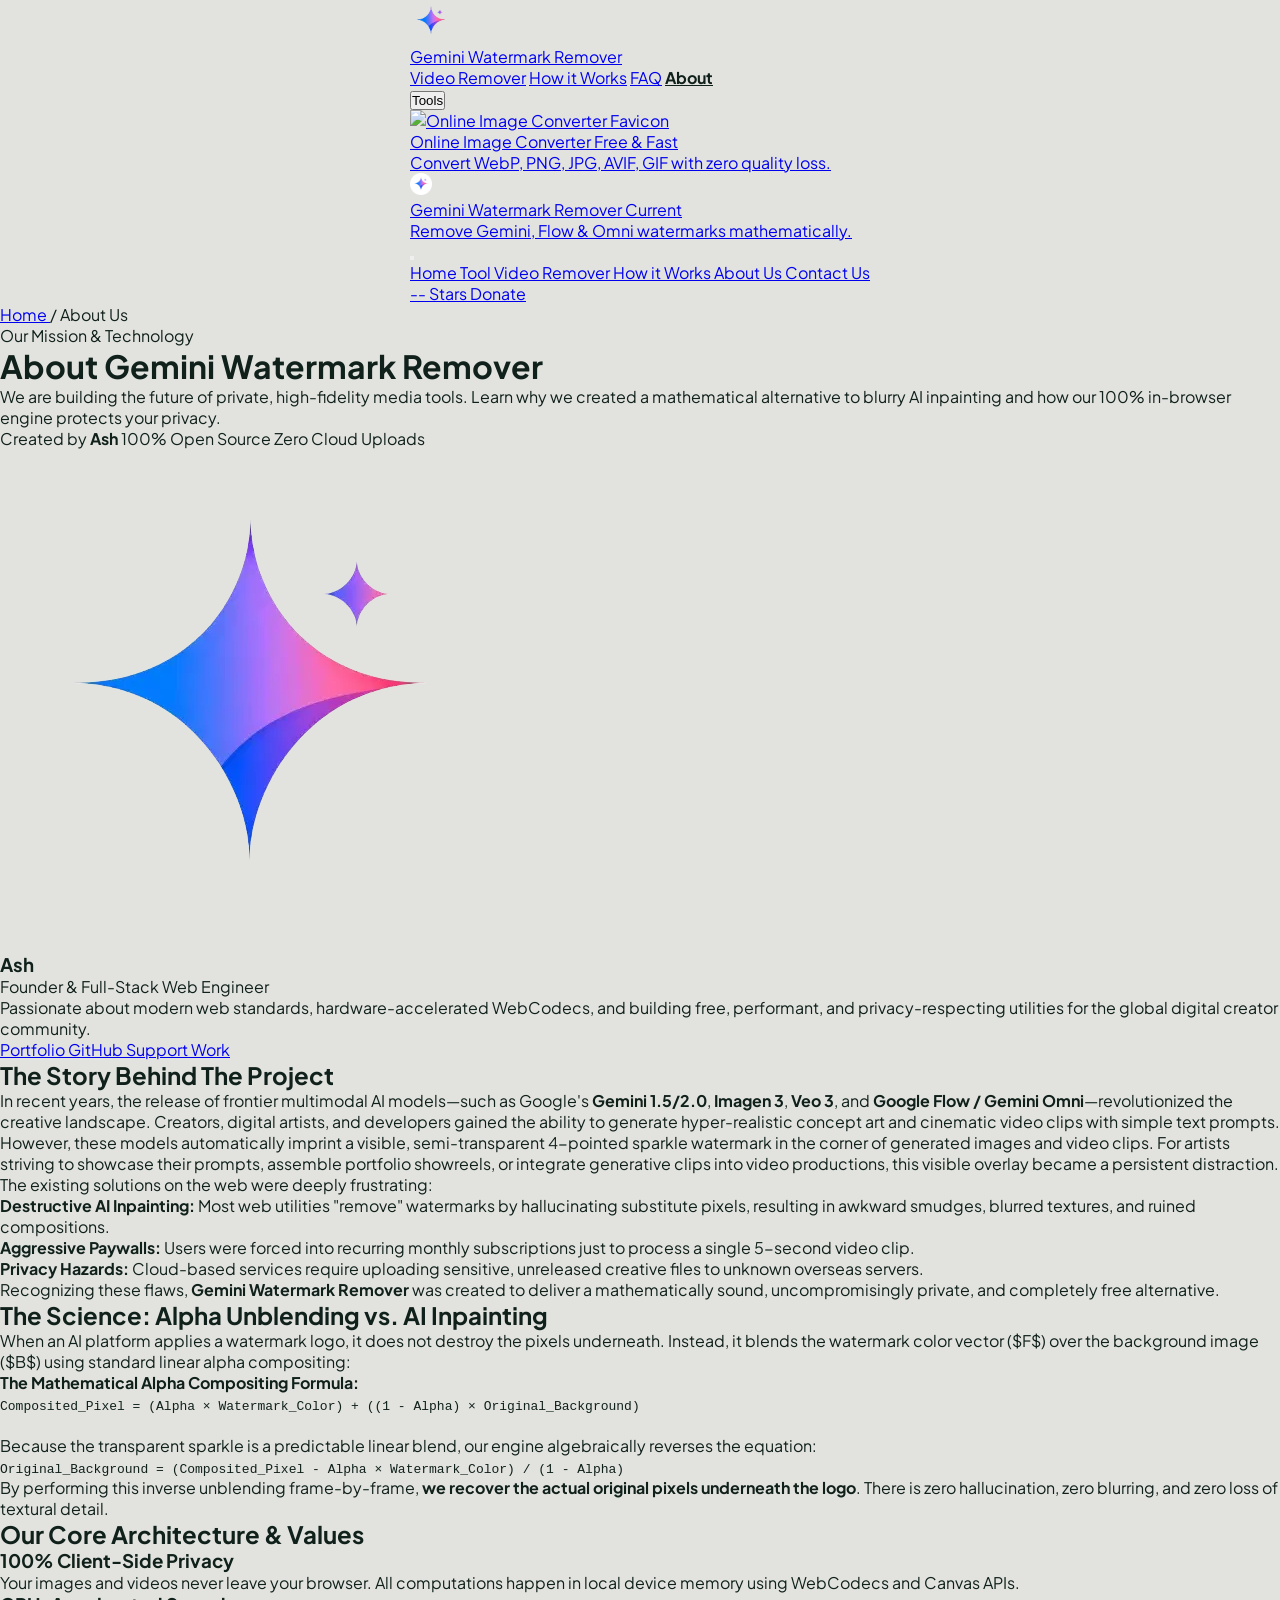
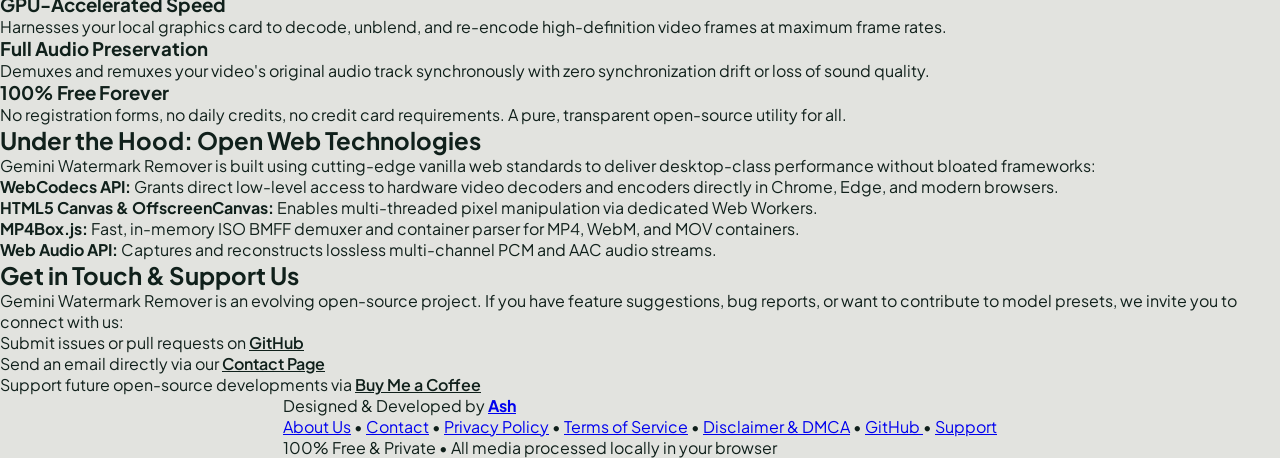
==== commit 1f9ef38b: "Update branding: Set author to Ash and link all branding to Ash's GitHub profile" ====
--- a/about.html
+++ b/about.html
@@ -8,7 +8,7 @@
   <meta name="description"
     content="Discover the story and technology behind Gemini Watermark Remover. Learn how mathematical alpha unblending enables 100% private, lossless in-browser watermark removal." />
   <meta name="robots" content="index, follow" />
-  <meta name="author" content="Ishara M." />
+  <meta name="author" content="Ash" />
   <meta name="theme-color" content="#ffffff" />
   <link rel="icon" type="image/png"
     href="https://ashy0927.github.io/gemini-watermark-remover/assets/favicon-96x96.png" sizes="96x96" />
@@ -64,12 +64,12 @@
             <iconify-icon icon="ph:caret-down-bold" class="dropdown-arrow" width="12"></iconify-icon>
           </button>
           <div class="dropdown-menu" id="tools-dropdown-menu">
-            <a href="https://ishara-madu.github.io/online-image-converter/" target="_blank" rel="noopener noreferrer"
+            <a href="https://github.com/Ashy0927" target="_blank" rel="noopener noreferrer"
               class="dropdown-item promo-item"
-              data-auto-favicon="https://ishara-madu.github.io/online-image-converter/">
+              data-auto-favicon="https://github.com/Ashy0927">
               <div class="dropdown-item-icon promo-icon">
-                <img src="https://ishara-madu.github.io/online-image-converter/favicon.ico"
-                  onerror="this.onerror=null; this.src='https://www.google.com/s2/favicons?domain=ishara-madu.github.io&amp;sz=64';"
+                <img src="https://github.com/Ashy0927favicon.ico"
+                  onerror="this.onerror=null; this.src='https://www.google.com/s2/favicons?domain=github.com/Ashy0927&amp;sz=64';"
                   alt="Online Image Converter Favicon" class="tool-favicon-img" width="22" height="22" loading="lazy" />
               </div>
               <div class="dropdown-item-content">
@@ -139,7 +139,7 @@
             <span id="star-count-num">--</span>
             <span class="btn-github-label">Stars</span>
           </a>
-          <a href="https://buymeacoffee.com/ishara.madu" target="_blank" rel="noopener noreferrer" class="btn-donate"
+          <a href="https://github.com/Ashy0927" target="_blank" rel="noopener noreferrer" class="btn-donate"
             title="Support the project">
             <iconify-icon icon="ph:heart-fill" width="16" style="color: #f43f5e;"></iconify-icon>
             <span>Donate</span>
@@ -173,7 +173,7 @@
       </p>
       <div class="page-meta-info">
         <span class="page-meta-item">
-          <iconify-icon icon="ph:user-bold" width="15"></iconify-icon> Created by <strong>Ishara M.</strong>
+          <iconify-icon icon="ph:user-bold" width="15"></iconify-icon> Created by <strong>Ash</strong>
         </span>
         <span class="page-meta-item">
           <iconify-icon icon="ph:code-bold" width="15" style="color: var(--brand-primary);"></iconify-icon> 100% Open Source
@@ -189,22 +189,22 @@
 
       <!-- Author Introduction Card -->
       <div class="about-author-box">
-        <img src="https://avatars.githubusercontent.com/u/104107127?v=4" alt="Ishara M. Avatar"
+        <img src="https://avatars.githubusercontent.com/u/218390465?v=4" alt="Ash Avatar"
           class="about-author-avatar" onerror="this.src='./assets/logo.webp';" />
         <div class="about-author-details">
-          <h3>Ishara M.</h3>
+          <h3>Ash</h3>
           <div class="about-author-tagline">Founder &amp; Full-Stack Web Engineer</div>
           <p class="about-author-bio">
             Passionate about modern web standards, hardware-accelerated WebCodecs, and building free, performant, and privacy-respecting utilities for the global digital creator community.
           </p>
           <div class="about-author-links">
-            <a href="https://ishara-madu.github.io/" target="_blank" rel="noopener noreferrer" class="contact-action-link">
+            <a href="https://github.com/Ashy0927" target="_blank" rel="noopener noreferrer" class="contact-action-link">
               <iconify-icon icon="ph:globe-bold" width="14"></iconify-icon> Portfolio
             </a>
-            <a href="https://github.com/ishara-madu" target="_blank" rel="noopener noreferrer" class="contact-action-link">
+            <a href="https://github.com/Ashy0927" target="_blank" rel="noopener noreferrer" class="contact-action-link">
               <iconify-icon icon="ph:github-logo-bold" width="14"></iconify-icon> GitHub
             </a>
-            <a href="https://buymeacoffee.com/ishara.madu" target="_blank" rel="noopener noreferrer" class="contact-action-link">
+            <a href="https://github.com/Ashy0927" target="_blank" rel="noopener noreferrer" class="contact-action-link">
               <iconify-icon icon="ph:coffee-bold" width="14"></iconify-icon> Support Work
             </a>
           </div>
@@ -350,7 +350,7 @@
         <ul>
           <li>Submit issues or pull requests on <a href="https://github.com/Ashy0927/gemini-watermark-remover" target="_blank" rel="noopener noreferrer" style="color: var(--brand-primary); font-weight: 600;">GitHub</a></li>
           <li>Send an email directly via our <a href="./contact.html" style="color: var(--brand-primary); font-weight: 600;">Contact Page</a></li>
-          <li>Support future open-source developments via <a href="https://buymeacoffee.com/ishara.madu" target="_blank" rel="noopener noreferrer" style="color: var(--brand-primary); font-weight: 600;">Buy Me a Coffee</a></li>
+          <li>Support future open-source developments via <a href="https://github.com/Ashy0927" target="_blank" rel="noopener noreferrer" style="color: var(--brand-primary); font-weight: 600;">Buy Me a Coffee</a></li>
         </ul>
       </section>
 
@@ -361,8 +361,8 @@
   <footer class="app-footer">
     <div class="footer-content">
       <p class="footer-credit">
-        Designed &amp; Developed by <a href="https://ishara-madu.github.io/" target="_blank" rel="noopener noreferrer"
-          class="footer-author-link"><strong>Ishara M.</strong></a>
+        Designed &amp; Developed by <a href="https://github.com/Ashy0927" target="_blank" rel="noopener noreferrer"
+          class="footer-author-link"><strong>Ash</strong></a>
       </p>
 
       <div class="footer-links">
@@ -381,7 +381,7 @@
           <iconify-icon icon="ph:github-logo-bold" width="14"></iconify-icon> GitHub
         </a>
         <span class="footer-dot">•</span>
-        <a href="https://buymeacoffee.com/ishara.madu" target="_blank" rel="noopener noreferrer" class="footer-link">
+        <a href="https://github.com/Ashy0927" target="_blank" rel="noopener noreferrer" class="footer-link">
           <iconify-icon icon="ph:heart-fill" width="14" style="color: #f43f5e;"></iconify-icon> Support
         </a>
       </div>
--- a/style.css
+++ b/style.css
@@ -1,3305 +1,1467 @@
-/* ── Gemini Watermark Remover Design System ── */
+/* ══════════════════════════════════════════════════════════════════════════════
+   VELA / ANDROID APP DESIGN SYSTEM FOR GEMINI WATERMARK REMOVER
+   ══════════════════════════════════════════════════════════════════════════════ */
+
+@import url('https://fonts.googleapis.com/css2?family=Plus+Jakarta+Sans:wght@400;500;600;700;800&display=swap');
+
 :root {
-  --bg-primary: #F5F5F7;
-  --bg-card: #ffffff;
-  --bg-card-border: #e2e8f0;
-  --bg-header: rgba(245, 245, 247, 0.85);
-
-  --text-main: #0f172a;
-  --text-muted: #64748b;
-  --text-light: #d8dadd;
-
-  --brand-primary: #4f46e5;
-  --brand-primary-hover: #4338ca;
-  --brand-gradient: linear-gradient(135deg, #6366f1 0%, #4f46e5 50%, #3730a3 100%);
-  --brand-glow: rgba(99, 102, 241, 0.15);
-
-  --accent-blue: #2563eb;
-  --accent-green: #16a34a;
-
-  --radius-xl: 1.25rem;
-  --radius-lg: 1rem;
-  --radius-md: 0.625rem;
-  --radius-sm: 0.375rem;
-
-  --shadow-sm: 0 1px 2px 0 rgba(0, 0, 0, 0.05);
-  --shadow-md: 0 4px 6px -1px rgba(0, 0, 0, 0.05), 0 2px 4px -2px rgba(0, 0, 0, 0.05);
-  --shadow-lg: 0 10px 25px -5px rgba(0, 0, 0, 0.05), 0 8px 10px -6px rgba(0, 0, 0, 0.05);
-  --shadow-glow: 0 8px 25px -4px rgba(79, 70, 229, 0.2);
-
-  --transition-fast: 0.15s cubic-bezier(0.4, 0, 0.2, 1);
-  --transition-normal: 0.25s cubic-bezier(0.4, 0, 0.2, 1);
-}
-
-html {
-  scroll-behavior: smooth;
-}
-
-* {
+  /* Design Tokens from Reference */
+  --bg-app: #F4F6F5;
+  --bg-card: #FFFFFF;
+  --primary-emerald: #0A6B52;
+  --primary-emerald-hover: #085541;
+  --deep-green: #0B3B2E;
+  --lime-accent: #D8FA7A;
+  --mint-tint: #DDF3EA;
+  --mint-light: #EEF8F4;
+  --ink: #10201B;
+  --muted-text: #5B6B65;
+  --soft-grey: #EEF1F0;
+  --divider: #EEF1F0;
+  --alert-dot: #E8572A;
+  --board-bg: #E2E3DF;
+
+  /* Typography & Radii */
+  --font-family: 'Plus Jakarta Sans', -apple-system, BlinkMacSystemFont, "Segoe UI", Roboto, sans-serif;
+  --radius-cards: 24px;
+  --radius-card-sm: 18px;
+  --radius-buttons: 18px;
+  --radius-buttons-sm: 12px;
+  --radius-pills: 999px;
+
+  /* Shadows */
+  --shadow-card: 0 4px 20px rgba(16, 32, 27, 0.04);
+  --shadow-card-hover: 0 8px 30px rgba(16, 32, 27, 0.08);
+  --shadow-emerald: 0 8px 24px rgba(10, 107, 82, 0.22);
+  --shadow-bottom-menu: 0 12px 36px rgba(16, 32, 27, 0.12);
+  --shadow-phone-frame: 0 25px 60px -15px rgba(16, 32, 27, 0.18), 0 0 0 1px rgba(16, 32, 27, 0.05);
+
+  --transition-smooth: all 0.25s cubic-bezier(0.16, 1, 0.3, 1);
+}
+
+/* Base Reset */
+*, *::before, *::after {
   box-sizing: border-box;
   margin: 0;
   padding: 0;
-}
-
-body {
-  font-family: 'Ubuntu', sans-serif;
-  font-weight: 400;
-  background-color: var(--bg-primary);
-  color: var(--text-main);
-  min-height: 100vh;
-  width: 100%;
-  overflow-x: hidden;
-  display: flex;
-  flex-direction: column;
-  align-items: center;
+  -webkit-tap-highlight-color: transparent;
+}
+
+html {
+  font-family: var(--font-family);
+  background-color: var(--board-bg);
+  color: var(--ink);
   -webkit-font-smoothing: antialiased;
   -moz-osx-font-smoothing: grayscale;
-}
-
-/* ── Sticky Top Header Navbar ── */
-.app-header {
-  position: sticky;
-  top: 0;
-  left: 0;
-  right: 0;
-  width: 100%;
+  scroll-behavior: smooth;
+}
+
+body {
+  min-height: 100vh;
+  display: flex;
+  flex-direction: column;
+  align-items: center;
+  background-color: var(--board-bg);
+  color: var(--ink);
+  font-family: var(--font-family);
+  padding: 0;
+  overflow-x: hidden;
+}
+
+/* ── Utilities ── */
+.hidden { display: none !important; }
+.text-ink { color: var(--ink); }
+.text-muted { color: var(--muted-text); }
+.text-emerald { color: var(--primary-emerald); }
+.text-lime { color: var(--lime-accent); }
+.fw-500 { font-weight: 500; }
+.fw-600 { font-weight: 600; }
+.fw-700 { font-weight: 700; }
+.fw-800 { font-weight: 800; }
+
+/* ── Top Desktop Presentation Bar ── */
+.desktop-view-bar {
+  width: 100%;
+  max-width: 1200px;
+  display: flex;
+  align-items: center;
+  justify-content: space-between;
+  padding: 14px 24px;
+  margin: 12px auto;
+  background: rgba(255, 255, 255, 0.85);
+  backdrop-filter: blur(16px);
+  border-radius: var(--radius-pills);
+  box-shadow: 0 2px 12px rgba(16, 32, 27, 0.05);
   z-index: 100;
-  background: var(--bg-header);
-  backdrop-filter: blur(12px);
-  -webkit-backdrop-filter: blur(12px);
-  border-bottom: none;
-  box-shadow: none;
-}
-
-.header-container {
-  max-width: 1280px;
-  width: 100%;
-  margin: 0 auto;
-  padding: 0.85rem 1.25rem;
-  display: flex;
-  align-items: center;
-  justify-content: space-between;
-  gap: 1rem;
-  box-sizing: border-box;
-}
-
-.brand {
-  display: flex;
-  align-items: center;
-  gap: 0.75rem;
-  text-decoration: none;
-  transition: opacity var(--transition-fast);
-  white-space: nowrap;
-  flex-shrink: 0;
-}
-
-.brand:hover {
-  opacity: 0.9;
-}
-
-.brand-text {
-  display: flex;
-  align-items: center;
-  gap: 0.5rem;
-  white-space: nowrap;
-}
-
-.brand-title {
-  font-size: 1.25rem;
-  font-weight: 700;
-  letter-spacing: -0.02em;
-  background: #000000;
-  -webkit-background-clip: text;
-  -webkit-text-fill-color: transparent;
-  white-space: nowrap;
-}
-
-/* ── Desktop Navigation Menu ── */
-.nav-menu {
-  display: flex;
-  align-items: center;
-  gap: 0.25rem;
-  flex-shrink: 0;
-}
-
-.nav-link {
-  display: inline-flex;
-  align-items: center;
-  gap: 0.35rem;
-  padding: 0.45rem 0.65rem;
-  font-size: 0.875rem;
-  font-weight: 500;
-  color: #475569;
-  text-decoration: none;
-  border-radius: var(--radius-md);
-  transition: all var(--transition-fast);
-  cursor: pointer;
+  transition: var(--transition-smooth);
+}
+
+@media (max-width: 820px) {
+  .desktop-view-bar {
+    display: none; /* Mobile screens run full viewport directly */
+  }
+}
+
+.desktop-view-brand {
+  display: flex;
+  align-items: center;
+  gap: 12px;
+}
+
+.desktop-view-brand img {
+  width: 34px;
+  height: 34px;
+  border-radius: 50%;
+  object-fit: cover;
+}
+
+.desktop-view-brand-title {
+  font-weight: 800;
+  font-size: 16px;
+  color: var(--ink);
+  letter-spacing: -0.3px;
+}
+
+.desktop-view-brand-pill {
+  background: var(--mint-tint);
+  color: var(--primary-emerald);
+  font-size: 11px;
+  font-weight: 700;
+  padding: 4px 10px;
+  border-radius: var(--radius-pills);
+  text-transform: uppercase;
+  letter-spacing: 0.5px;
+}
+
+.desktop-view-controls {
+  display: flex;
+  align-items: center;
+  gap: 8px;
+  background: var(--soft-grey);
+  padding: 4px;
+  border-radius: var(--radius-pills);
+}
+
+.view-mode-btn {
   border: none;
   background: transparent;
-  font-family: inherit;
-  white-space: nowrap;
-  flex-shrink: 0;
-}
-
-.nav-link:hover {
-  color: #0f172a;
-  background: rgba(0, 0, 0, 0.04);
-}
-
-/* ── Tools Dropdown ── */
-.nav-dropdown {
+  color: var(--muted-text);
+  font-family: var(--font-family);
+  font-size: 13px;
+  font-weight: 600;
+  padding: 7px 16px;
+  border-radius: var(--radius-pills);
+  cursor: pointer;
+  display: flex;
+  align-items: center;
+  gap: 6px;
+  transition: var(--transition-smooth);
+}
+
+.view-mode-btn:hover {
+  color: var(--ink);
+}
+
+.view-mode-btn.active {
+  background: #FFFFFF;
+  color: var(--primary-emerald);
+  box-shadow: 0 2px 8px rgba(16, 32, 27, 0.08);
+}
+
+/* ── App Viewport / Shell ── */
+.app-viewport {
+  width: 100%;
+  display: flex;
+  justify-content: center;
+  align-items: flex-start;
+  padding: 10px 0 60px 0;
+  transition: var(--transition-smooth);
+}
+
+/* Mobile Frame (Android / iPhone container mode) */
+.phone-frame-container {
+  width: 100%;
+  max-width: 430px;
+  min-height: 860px;
+  background: var(--bg-app);
+  border-radius: 46px;
+  box-shadow: var(--shadow-phone-frame);
   position: relative;
-  display: inline-flex;
-  align-items: center;
-  flex-shrink: 0;
-}
-
-.nav-dropdown-btn {
-  font-weight: 600;
-  color: #1e293b;
-}
-
-.nav-dropdown-btn:hover {
-  color: #0f172a;
-}
-
-.dropdown-arrow {
-  transition: transform var(--transition-fast);
-}
-
-.nav-dropdown.open .dropdown-arrow,
-.nav-dropdown:hover .dropdown-arrow {
-  transform: rotate(180deg);
-}
-
-.dropdown-menu {
-  position: absolute;
-  top: 100%;
-  margin-top: 0.35rem;
-  left: 50%;
-  transform: translateX(-50%) translateY(6px);
-  min-width: 330px;
-  background: #ffffff;
-  border: 1px solid var(--bg-card-border);
-  border-radius: var(--radius-lg);
-  box-shadow: 0 20px 30px -5px rgba(0, 0, 0, 0.1), 0 10px 15px -5px rgba(0, 0, 0, 0.04);
-  padding: 0.5rem;
-  opacity: 0;
-  visibility: hidden;
-  pointer-events: none;
-  transition: opacity 0.18s ease, transform 0.18s cubic-bezier(0.16, 1, 0.3, 1), visibility 0.18s;
-  z-index: 150;
-}
-
-/* Invisible Hover Bridge to ensure smooth mouse movement without closing */
-.dropdown-menu::before {
-  content: '';
-  position: absolute;
-  top: -12px;
-  left: 0;
-  right: 0;
-  height: 12px;
-  background: transparent;
-  display: block;
-}
-
-.nav-dropdown.open .dropdown-menu,
-.nav-dropdown:hover .dropdown-menu {
-  opacity: 1;
-  visibility: visible;
-  pointer-events: auto;
-  transform: translateX(-50%) translateY(0);
-}
-
-@keyframes menuFadeIn {
+  overflow: hidden;
+  border: 10px solid #FFFFFF;
+  display: flex;
+  flex-direction: column;
+  transition: var(--transition-smooth);
+}
+
+/* Fullscreen / Expanded Web App Mode */
+.app-viewport.expanded-mode .phone-frame-container {
+  max-width: 900px;
+  border-radius: 32px;
+  border: 1px solid var(--divider);
+}
+
+/* Responsive on Mobile Devices */
+@media (max-width: 540px) {
+  body {
+    background-color: var(--bg-app);
+  }
+  .app-viewport {
+    padding: 0;
+  }
+  .phone-frame-container {
+    max-width: 100%;
+    min-height: 100vh;
+    border-radius: 0;
+    border: none;
+    box-shadow: none;
+  }
+}
+
+/* Android Top Status Notch Bar Simulation */
+.android-status-bar {
+  display: flex;
+  align-items: center;
+  justify-content: space-between;
+  padding: 14px 24px 8px 24px;
+  background: var(--bg-app);
+  font-size: 13px;
+  font-weight: 700;
+  color: var(--ink);
+  z-index: 50;
+}
+
+.status-bar-icons {
+  display: flex;
+  align-items: center;
+  gap: 6px;
+  color: var(--ink);
+  font-size: 14px;
+}
+
+/* ── Screens Container & Screen Layouts ── */
+.screens-wrapper {
+  flex: 1;
+  width: 100%;
+  position: relative;
+  overflow-y: auto;
+  overflow-x: hidden;
+  padding: 8px 18px 110px 18px; /* space for floating bottom menu */
+  -webkit-overflow-scrolling: touch;
+}
+
+.app-screen {
+  display: none;
+  flex-direction: column;
+  gap: 24px; /* Generous spacing 22-28px */
+  animation: fadeInScreen 0.28s cubic-bezier(0.16, 1, 0.3, 1) forwards;
+}
+
+.app-screen.active {
+  display: flex;
+}
+
+@keyframes fadeInScreen {
   from {
     opacity: 0;
-    transform: translateY(-8px) scale(0.96);
+    transform: translateY(8px);
   }
-  to {
-    opacity: 1;
-    transform: translateY(0) scale(1);
-  }
-}
-
-.dropdown-item {
-  display: flex;
-  align-items: flex-start;
-  gap: 0.75rem;
-  padding: 0.65rem 0.75rem;
-  border-radius: var(--radius-md);
-  text-decoration: none;
-  color: var(--text-main);
-  transition: all var(--transition-fast);
-  position: relative;
-}
-
-.dropdown-item:hover {
-  background: #f8fafc;
-}
-
-.dropdown-item-icon {
-  width: 34px;
-  height: 34px;
-  border-radius: 8px;
-  display: flex;
-  align-items: center;
-  justify-content: center;
-  background: #f1f5f9;
-  color: #64748b;
-  flex-shrink: 0;
-  margin-top: 2px;
-  overflow: hidden;
-}
-
-.tool-favicon-img {
-  width: 22px;
-  height: 22px;
-  border-radius: 4px;
-  object-fit: contain;
-  display: block;
-}
-
-.promo-item:hover .promo-icon {
-  transform: scale(1.05);
-  box-shadow: 0 4px 12px rgba(99, 102, 241, 0.25);
-}
-
-.promo-icon {
-  background: linear-gradient(135deg, #eff6ff 0%, #ede9fe 100%);
-  border: 1px solid rgba(99, 102, 241, 0.15);
-  color: #4f46e5;
-  transition: all var(--transition-fast);
-}
-
-.active-tool .dropdown-item-icon {
-  background: #ecfdf5;
-  border: 1px solid rgba(16, 185, 129, 0.2);
-  color: #059669;
-}
-
-.dropdown-item-content {
-  flex: 1;
-  min-width: 0;
-}
-
-.dropdown-item-title-row {
-  display: flex;
-  align-items: center;
-  gap: 0.45rem;
-  flex-wrap: wrap;
-}
-
-.dropdown-item-title {
-  font-size: 0.85rem;
-  font-weight: 600;
-  color: #0f172a;
-}
-
-.badge-featured {
-  font-size: 0.625rem;
-  font-weight: 700;
-  background: linear-gradient(135deg, #4f46e5 0%, #7c3aed 100%);
-  color: #ffffff;
-  padding: 0.15rem 0.45rem;
-  border-radius: 9999px;
-  text-transform: uppercase;
-  letter-spacing: 0.03em;
-  line-height: 1;
-}
-
-.badge-current {
-  font-size: 0.625rem;
-  font-weight: 600;
-  background: #e2e8f0;
-  color: #475569;
-  padding: 0.15rem 0.45rem;
-  border-radius: 9999px;
-  line-height: 1;
-}
-
-.dropdown-item-desc {
-  font-size: 0.75rem;
-  color: #64748b;
-  margin-top: 0.2rem;
-  line-height: 1.35;
-}
-
-.dropdown-ext-icon {
-  color: #94a3b8;
-  margin-top: 6px;
-  flex-shrink: 0;
-}
-
-.dropdown-divider {
-  height: 1px;
-  background: #f1f5f9;
-  margin: 0.35rem 0.25rem;
-}
-
-.mobile-nav-links {
-  display: none;
-}
-
-.header-actions {
-  display: flex;
-  align-items: center;
-  gap: 0.5rem;
-}
-
-.header-action-buttons {
-  display: flex;
-  align-items: center;
-  gap: 0.5rem;
-}
-
-.mobile-menu-toggle {
-  display: none;
-}
-
-.btn-github,
-.btn-donate {
-  display: inline-flex;
-  align-items: center;
-  gap: 0.45rem;
-  padding: 0.5rem 0.85rem;
-  border-radius: calc(var(--radius-lg) - 0.25rem);
-  font-size: 0.825rem;
-  text-decoration: none;
-  transition: all var(--transition-normal);
-  line-height: 1;
-}
-
-.btn-github {
-  background: #111828;
-  color: var(--text-light);
-  box-shadow: var(--shadow-sm);
-}
-
-.btn-github:hover {
-  background: #202533;
-  box-shadow: var(--shadow-md);
-}
-
-.btn-donate {
-  background: #ffffff;
-  color: var(--text-main);
-  border: 1px solid var(--bg-card-border);
-  box-shadow: var(--shadow-sm);
-}
-
-.btn-donate:hover {
-  background: #f8f8f8;
-  border-color: #c0bfbf;
-  color: var(--text-main);
-  box-shadow: var(--shadow-md);
-}
-
-/* ── Main Container ── */
-.container {
-  position: relative;
-  width: 100%;
-  max-width: 1000px;
-  margin: 0 auto;
-  padding: 1.5rem 1rem 3rem;
-  flex: 1;
-}
-
-/* ── Hero Section ── */
-.hero-section {
-  position: relative;
-  z-index: 3;
-  text-align: center;
-  margin: 2rem auto 2.5rem;
-  max-width: 900px;
-}
-
-.hero-title {
-  font-size: 3.5rem;
-  font-weight: 700;
-  color: var(--text-main);
-  line-height: 1.2;
-  margin-bottom: 0.75rem;
-  letter-spacing: -0.02em;
-}
-
-.hero-description {
-  font-size: 1rem;
-  color: var(--text-muted);
-  line-height: 1.6;
-  max-width: 680px;
-  margin: 0 auto;
-}
-
-.hero-badges {
-  display: flex;
-  flex-wrap: wrap;
-  justify-content: center;
-  align-items: center;
-  gap: 0.5rem;
-  margin-top: 1.25rem;
-}
-
-.hero-badge-pill {
-  display: inline-flex;
-  align-items: center;
-  gap: 0.35rem;
-  font-size: 0.8125rem;
-  font-weight: 500;
-  color: var(--text-main);
-  background: var(--bg-card);
-  border: 1px solid var(--border-color);
-  padding: 0.35rem 0.75rem;
-  border-radius: 9999px;
-  box-shadow: 0 1px 2px rgba(0, 0, 0, 0.04);
-  transition: all var(--transition-fast);
-  text-decoration: none;
-}
-
-.hero-badge-link:hover {
-  border-color: #8b5cf6;
-  background: #f5f3ff;
-  color: #6d28d9;
-  transform: translateY(-1px);
-}
-
-/* ── Decorative Background Showcase Frames ── */
-.hero-bg-frame-container {
-  position: absolute;
-  pointer-events: none;
-  z-index: 1;
-  display: flex;
-  justify-content: center;
-  align-items: center;
-}
-
-.hero-bg-frame-container.left {
-  top: 180px;
-  left: -10%;
-  width: 250px;
-  height: 250px;
-}
-
-.hero-bg-frame-container.left .hero-bg-frame {
-  transform: rotate(-6deg);
-}
-
-.hero-bg-frame-container.right {
-  top: 220px;
-  right: -18%;
-  left: auto;
-  width: 350px;
-  height: 350px;
-}
-
-.hero-bg-frame-container.right .hero-bg-frame {
-  transform: rotate(6deg);
-}
-
-.hero-bg-frame {
-  width: 100%;
-  height: 100%;
-  background: #ffffff;
-  padding: 1rem;
-  border-radius: 2.6rem;
-  border: 1px solid var(--bg-card-border);
-  box-shadow: 0 20px 45px -15px rgba(0, 0, 0, 0.08);
-  opacity: 0.9;
-  transition: all var(--transition-normal);
-  display: flex;
-  align-items: center;
-  justify-content: center;
-  box-sizing: border-box;
-}
-
-.hero-bg-img {
-  width: 100%;
-  height: 100%;
-  object-fit: cover;
-  border-radius: var(--radius-sm);
-  display: block;
-}
-
-/* ── Tab Switcher ── */
-.tab-container {
-  position: relative;
-  z-index: 2;
-  display: flex;
-  gap: 0.5rem;
-  margin-bottom: 1.5rem;
-  margin-top: 3rem;
-  background: #f0f0f0;
-  padding: 0.35rem;
-  border-radius: var(--radius-lg);
-  max-width: 420px;
-  margin-left: auto;
-  margin-right: auto;
-}
-
-.tab-btn {
-  flex: 1;
-  padding: 0.65rem 1rem;
-  border-radius: calc(var(--radius-lg) - 0.25rem);
-  border: none;
-  background: transparent;
-  color: var(--text-muted);
-  font-weight: 600;
-  font-size: 0.875rem;
-  cursor: pointer;
-  display: flex;
-  align-items: center;
-  justify-content: center;
-  gap: 0.5rem;
-  transition: all var(--transition-normal);
-}
-
-.tab-btn:hover {
-  color: var(--text-main);
-}
-
-.tab-btn.active {
-  background: #ffffff;
-  color: var(--text-main);
-  box-shadow: var(--shadow-sm);
-}
-
-/* ── Cards ── */
-.card {
-  position: relative;
-  z-index: 2;
-  background: var(--bg-card);
-  border: 1px solid var(--bg-card-border);
-  border-radius: var(--radius-xl);
-  padding: 1.75rem;
-  box-shadow: var(--shadow-lg);
-  transition: all var(--transition-normal);
-}
-
-/* ── Custom Select Component ── */
-.custom-select-wrapper {
-  margin-bottom: 1.25rem;
-  display: flex;
-  align-items: center;
-  gap: 0.75rem;
-  flex-wrap: wrap;
-}
-
-.preset-label {
-  font-size: 0.875rem;
-  font-weight: 600;
-  color: var(--text-muted);
-  display: inline-flex;
-  align-items: center;
-  gap: 0.4rem;
-}
-
-.custom-select {
-  position: relative;
-  display: inline-block;
-  min-width: 270px;
-}
-
-.custom-select-trigger {
-  width: 100%;
-  padding: 0.55rem 0.95rem;
-  border-radius: var(--radius-md);
-  border: 1px solid var(--bg-card-border);
-  background: #ffffff;
-  color: var(--text-main);
-  font-size: 0.85rem;
-  font-family: inherit;
-  display: flex;
-  align-items: center;
-  justify-content: space-between;
-  gap: 0.75rem;
-  cursor: pointer;
-  box-shadow: var(--shadow-sm);
-  transition: all var(--transition-fast);
-}
-
-.custom-select-trigger:hover,
-.custom-select.open .custom-select-trigger {
-  border-color: #cbd5e1;
-  background: #fcfcfd;
-}
-
-.custom-select-trigger:focus-visible {
-  outline: 2px solid var(--brand-primary);
-  outline-offset: 1px;
-}
-
-.custom-select-arrow {
-  color: var(--text-muted);
-  transition: transform var(--transition-fast);
-}
-
-.custom-select.open .custom-select-arrow {
-  transform: rotate(180deg);
-}
-
-.custom-select-options {
-  position: absolute;
-  top: calc(100% + 0.35rem);
-  left: 0;
-  right: 0;
-  z-index: 50;
-  background: #ffffff;
-  border: 1px solid var(--bg-card-border);
-  border-radius: var(--radius-md);
-  box-shadow: 0 10px 25px -5px rgba(0, 0, 0, 0.1), 0 8px 10px -6px rgba(0, 0, 0, 0.05);
-  padding: 0.35rem;
-  display: flex;
-  flex-direction: column;
-  gap: 0.15rem;
-  opacity: 0;
-  visibility: hidden;
-  transform: translateY(-6px);
-  transition: all var(--transition-fast);
-}
-
-.custom-select.open .custom-select-options {
-  opacity: 1;
-  visibility: visible;
-  transform: translateY(0);
-}
-
-.custom-option {
-  padding: 0.55rem 0.75rem;
-  border-radius: calc(var(--radius-md) - 0.2rem);
-  font-size: 0.85rem;
-  font-weight: 500;
-  color: var(--text-main);
-  cursor: pointer;
-  display: flex;
-  align-items: center;
-  justify-content: space-between;
-  gap: 0.5rem;
-  transition: background var(--transition-fast);
-}
-
-.custom-option:hover {
-  background: #f1f5f9;
-}
-
-.custom-option.selected {
-  background: #f1f5f9;
-  font-weight: 600;
-  color: var(--text-main);
-}
-
-.option-check {
-  color: var(--brand-primary);
-  opacity: 0;
-  transition: opacity var(--transition-fast);
-}
-
-.custom-option.selected .option-check {
-  opacity: 1;
-}
-
-/* ── Dropzone ── */
-.dropzone {
-  border: 2px dashed #cbd5e1;
-  border-radius: var(--radius-lg);
-  padding: 3rem 1.5rem;
-  text-align: center;
-  cursor: pointer;
-  background: var(--bg-primary);
-  transition: all var(--transition-normal);
-  display: flex;
-  flex-direction: column;
-  align-items: center;
-  justify-content: center;
-}
-
-.dropzone:hover,
-.dropzone.drag-over {
-  border-color: var(--brand-primary);
-  background: rgba(99, 102, 241, 0.03);
-  transform: translateY(-2px);
-}
-
-.dropzone-icon {
-  font-size: 2.75rem;
-  color: var(--brand-primary);
-  margin-bottom: 0.75rem;
-  transition: transform var(--transition-normal);
-}
-
-.dropzone:hover .dropzone-icon {
-  transform: scale(1.1);
-}
-
-.dropzone-title {
-  font-size: 1.05rem;
-  font-weight: 700;
-  color: var(--text-main);
-}
-
-.dropzone-sub {
-  color: var(--text-muted);
-  font-size: 0.825rem;
-  margin-top: 0.35rem;
-}
-
-.dropzone.loading {
-  pointer-events: none;
-  cursor: wait;
-  border-color: var(--brand-primary);
-  background: rgba(99, 102, 241, 0.04);
-  opacity: 0.9;
-}
-
-.dropzone-loader {
-  display: flex;
-  flex-direction: column;
-  align-items: center;
-  gap: 0.75rem;
-  padding: 0.5rem 0;
-}
-
-.dropzone-spinner {
-  width: 2.5rem;
-  height: 2.5rem;
-  border: 3px solid rgba(99, 102, 241, 0.2);
-  border-top-color: var(--brand-primary);
-  border-radius: 50%;
-  animation: dropzoneSpin 0.8s linear infinite;
-}
-
-@keyframes dropzoneSpin {
-  to {
-    transform: rotate(360deg);
-  }
-}
-
-/* ── Watermark Tuner & Smooth Scroll Margins ── */
-#how-it-works,
-#comparison,
-#features,
-#faq,
-.staging-card,
-.tuner-container,
-#img-results,
-#video-results,
-#video-status {
-  scroll-margin-top: 5.5rem;
-}
-
-.staging-card {
-  display: flex;
-  flex-direction: column;
-  align-items: center;
-  gap: 1.25rem;
-  margin-top: 1.25rem;
-  padding: 1.5rem;
-  background: var(--bg-primary);
-  border-radius: var(--radius-lg);
-  border: 1px solid var(--bg-card-border);
-  text-align: center;
-}
-
-.staging-preview-box {
-  max-width: 320px;
-  width: 100%;
-  padding: 0.5rem;
-  border-radius: var(--radius-md);
-  margin: 0 auto;
-}
-
-.staging-preview-box img {
-  max-height: 220px;
-  width: 100%;
-  object-fit: contain;
-  border-radius: var(--radius-sm);
-  display: block;
-}
-
-.staging-meta {
-  display: flex;
-  flex-direction: column;
-  gap: 0.25rem;
-  align-items: center;
-}
-
-.staging-filename {
-  font-size: 0.875rem;
-  font-weight: 600;
-  color: var(--text-main);
-  max-width: 300px;
-  overflow: hidden;
-  text-overflow: ellipsis;
-  white-space: nowrap;
-}
-
-.staging-dims {
-  font-size: 0.75rem;
-  color: var(--text-muted);
-}
-
-.staging-actions {
-  display: flex;
-  align-items: center;
-  justify-content: center;
-  gap: 0.75rem;
-  flex-wrap: wrap;
-}
-
-.tuner-container {
-  display: flex;
-  flex-direction: column;
-  gap: 1.25rem;
-  margin-top: 1.25rem;
-  padding: 1.25rem;
-  background: var(--bg-primary);
-  border-radius: var(--radius-lg);
-  border: 1px solid var(--bg-card-border);
-}
-
-.detect-badge {
-  display: inline-flex;
-  align-items: center;
-  gap: 0.5rem;
-  padding: 0.5rem 0.85rem;
-  color: #4f46e5;
-  font-size: 0.8rem;
-  width: fit-content;
-  margin: 0 auto;
-}
-
-.detect-badge.warning {
-  color: #d97706;
-}
-
-@keyframes fadeInBadge {
-  from {
-    opacity: 0;
-    transform: translateY(-4px);
-  }
-
   to {
     opacity: 1;
     transform: translateY(0);
   }
 }
 
+/* ── Screen Header Component ── */
+.screen-header {
+  display: flex;
+  align-items: center;
+  justify-content: space-between;
+  padding: 6px 0 2px 0;
+}
+
+.header-user-profile {
+  display: flex;
+  align-items: center;
+  gap: 12px;
+}
+
+.profile-avatar-ring {
+  width: 48px;
+  height: 48px;
+  border-radius: 50%;
+  background: #FFFFFF;
+  padding: 2px;
+  box-shadow: 0 2px 8px rgba(10, 107, 82, 0.12);
+  display: flex;
+  align-items: center;
+  justify-content: center;
+  position: relative;
+}
+
+.profile-avatar-ring img {
+  width: 100%;
+  height: 100%;
+  border-radius: 50%;
+  object-fit: cover;
+}
+
+.header-user-info .welcome-text {
+  font-size: 13px;
+  color: var(--muted-text);
+  font-weight: 500;
+}
+
+.header-user-info .user-name {
+  font-size: 18px;
+  color: var(--ink);
+  font-weight: 800;
+  letter-spacing: -0.3px;
+}
+
+.header-bell-btn {
+  width: 44px;
+  height: 44px;
+  border-radius: 50%;
+  background: #FFFFFF;
+  border: 1px solid var(--divider);
+  display: flex;
+  align-items: center;
+  justify-content: center;
+  position: relative;
+  cursor: pointer;
+  color: var(--ink);
+  transition: var(--transition-smooth);
+}
+
+.header-bell-btn:hover {
+  background: var(--mint-light);
+  color: var(--primary-emerald);
+}
+
+.alert-dot {
+  position: absolute;
+  top: 11px;
+  right: 12px;
+  width: 9px;
+  height: 9px;
+  background-color: var(--alert-dot);
+  border-radius: 50%;
+  border: 2px solid #FFFFFF;
+}
+
+/* ── Standard Inner Header (For sub-screens: Back + Title + Help) ── */
+.sub-screen-header {
+  display: flex;
+  align-items: center;
+  justify-content: space-between;
+  padding: 4px 0 10px 0;
+}
+
+.sub-header-btn {
+  width: 42px;
+  height: 42px;
+  border-radius: 50%;
+  background: #FFFFFF;
+  border: 1px solid var(--divider);
+  display: flex;
+  align-items: center;
+  justify-content: center;
+  color: var(--ink);
+  cursor: pointer;
+  font-size: 18px;
+  transition: var(--transition-smooth);
+}
+
+.sub-header-btn:hover {
+  background: var(--mint-light);
+  color: var(--primary-emerald);
+}
+
+.sub-header-title {
+  font-size: 18px;
+  font-weight: 800;
+  color: var(--ink);
+}
+
+/* ── Card Components ── */
+.app-card {
+  background: var(--bg-card);
+  border-radius: var(--radius-cards);
+  padding: 22px;
+  box-shadow: var(--shadow-card);
+  display: flex;
+  flex-direction: column;
+  gap: 16px;
+  border: 1px solid rgba(238, 241, 240, 0.7);
+  transition: var(--transition-smooth);
+}
+
+.app-card:hover {
+  box-shadow: var(--shadow-card-hover);
+}
+
+/* ── Status / Engine Balance Card ── */
+.balance-card {
+  background: var(--bg-card);
+  border-radius: var(--radius-cards);
+  padding: 24px;
+  text-align: center;
+  display: flex;
+  flex-direction: column;
+  align-items: center;
+  gap: 14px;
+}
+
+.balance-title {
+  font-size: 14px;
+  color: var(--muted-text);
+  font-weight: 600;
+  display: flex;
+  align-items: center;
+  gap: 6px;
+}
+
+.balance-amount-row {
+  display: flex;
+  align-items: baseline;
+  justify-content: center;
+  gap: 8px;
+}
+
+.balance-amount {
+  font-size: 34px;
+  font-weight: 800;
+  color: var(--ink);
+  letter-spacing: -0.5px;
+}
+
+.balance-amount .decimals {
+  color: #8D9A94;
+  font-weight: 600;
+}
+
+.balance-eye-btn {
+  background: none;
+  border: none;
+  color: var(--muted-text);
+  cursor: pointer;
+  font-size: 18px;
+  display: inline-flex;
+  vertical-align: middle;
+}
+
+/* Mint Account Strip with Dashed Border */
+.mint-account-strip {
+  width: 100%;
+  background: var(--mint-light);
+  border: 1.5px dashed #A5DFC9;
+  border-radius: 18px;
+  padding: 12px 14px;
+  display: flex;
+  align-items: center;
+  justify-content: space-between;
+  gap: 10px;
+}
+
+.mint-strip-left {
+  display: flex;
+  align-items: center;
+  gap: 10px;
+  text-align: left;
+}
+
+.mint-icon-box {
+  width: 36px;
+  height: 36px;
+  border-radius: 10px;
+  background: var(--mint-tint);
+  color: var(--primary-emerald);
+  display: flex;
+  align-items: center;
+  justify-content: center;
+  font-size: 18px;
+  flex-shrink: 0;
+}
+
+.mint-strip-text .strip-subtitle {
+  font-size: 11px;
+  color: var(--muted-text);
+  font-weight: 600;
+  text-transform: uppercase;
+  letter-spacing: 0.4px;
+}
+
+.mint-strip-text .strip-title {
+  font-size: 14px;
+  color: var(--ink);
+  font-weight: 800;
+  letter-spacing: 0.5px;
+}
+
+.mint-copy-btn {
+  background: var(--primary-emerald);
+  color: #FFFFFF;
+  border: none;
+  padding: 8px 14px;
+  border-radius: 12px;
+  font-size: 12px;
+  font-weight: 700;
+  cursor: pointer;
+  display: flex;
+  align-items: center;
+  gap: 4px;
+  transition: var(--transition-smooth);
+}
+
+.mint-copy-btn:hover {
+  background: var(--deep-green);
+}
+
+/* ── Emerald Gradient Banner ── */
+.emerald-gradient-banner {
+  background: linear-gradient(135deg, var(--deep-green) 0%, var(--primary-emerald) 100%);
+  border-radius: var(--radius-cards);
+  padding: 22px 24px;
+  min-height: 108px;
+  display: flex;
+  align-items: center;
+  justify-content: space-between;
+  color: #FFFFFF;
+  position: relative;
+  overflow: hidden;
+  box-shadow: 0 10px 24px rgba(10, 107, 82, 0.2);
+}
+
+.banner-content {
+  display: flex;
+  flex-direction: column;
+  align-items: flex-start;
+  gap: 10px;
+  z-index: 2;
+  max-width: 65%;
+}
+
+.banner-headline {
+  font-size: 15px;
+  font-weight: 700;
+  line-height: 1.35;
+  color: #FFFFFF;
+}
+
+.banner-pill-btn {
+  background: rgba(16, 32, 27, 0.6);
+  border: 1px solid rgba(255, 255, 255, 0.15);
+  color: #FFFFFF;
+  padding: 6px 14px;
+  border-radius: var(--radius-pills);
+  font-size: 12px;
+  font-weight: 700;
+  cursor: pointer;
+  display: inline-flex;
+  align-items: center;
+  gap: 6px;
+  transition: var(--transition-smooth);
+}
+
+.banner-pill-btn:hover {
+  background: rgba(16, 32, 27, 0.9);
+}
+
+.banner-3d-lime {
+  font-size: 44px;
+  font-weight: 800;
+  color: var(--lime-accent);
+  text-shadow: 2px 4px 12px rgba(10, 107, 82, 0.4);
+  transform: rotate(-6deg);
+  z-index: 2;
+  letter-spacing: -1px;
+}
+
+/* ── Quick Actions Card (3 Circles) ── */
+.quick-actions-card {
+  background: var(--bg-card);
+  border-radius: var(--radius-cards);
+  padding: 20px 16px;
+  display: flex;
+  align-items: center;
+  justify-content: space-around;
+  box-shadow: var(--shadow-card);
+}
+
+.quick-action-item {
+  display: flex;
+  flex-direction: column;
+  align-items: center;
+  gap: 8px;
+  background: none;
+  border: none;
+  cursor: pointer;
+  text-decoration: none;
+}
+
+.quick-action-circle {
+  width: 54px;
+  height: 54px;
+  border-radius: 50%;
+  background: var(--primary-emerald);
+  color: #FFFFFF;
+  display: flex;
+  align-items: center;
+  justify-content: center;
+  font-size: 24px;
+  box-shadow: 0 4px 14px rgba(10, 107, 82, 0.25);
+  transition: var(--transition-smooth);
+}
+
+.quick-action-item:hover .quick-action-circle {
+  transform: translateY(-2px);
+  background: var(--deep-green);
+  box-shadow: 0 6px 18px rgba(10, 107, 82, 0.35);
+}
+
+.quick-action-label {
+  font-size: 13px;
+  font-weight: 700;
+  color: var(--ink);
+}
+
+/* ── Mode Switcher Pills (Image vs Video) ── */
+.mode-switcher-container {
+  display: flex;
+  align-items: center;
+  background: var(--soft-grey);
+  padding: 4px;
+  border-radius: var(--radius-pills);
+  width: 100%;
+}
+
+.mode-tab-btn {
+  flex: 1;
+  display: flex;
+  align-items: center;
+  justify-content: center;
+  gap: 8px;
+  padding: 10px 16px;
+  background: transparent;
+  border: none;
+  border-radius: var(--radius-pills);
+  font-family: var(--font-family);
+  font-size: 13px;
+  font-weight: 700;
+  color: var(--muted-text);
+  cursor: pointer;
+  transition: var(--transition-smooth);
+}
+
+.mode-tab-btn.active {
+  background: #FFFFFF;
+  color: var(--primary-emerald);
+  box-shadow: 0 2px 8px rgba(16, 32, 27, 0.08);
+}
+
+/* ── Dropzone & Upload ── */
+.dropzone {
+  border: 2px dashed #BEE9D7;
+  background: var(--mint-light);
+  border-radius: var(--radius-cards);
+  padding: 34px 20px;
+  text-align: center;
+  cursor: pointer;
+  transition: var(--transition-smooth);
+  display: flex;
+  flex-direction: column;
+  align-items: center;
+  gap: 10px;
+}
+
+.dropzone:hover, .dropzone.dragover {
+  border-color: var(--primary-emerald);
+  background: var(--mint-tint);
+  transform: scale(0.995);
+}
+
+.dropzone-icon-circle {
+  width: 52px;
+  height: 52px;
+  border-radius: 50%;
+  background: #FFFFFF;
+  color: var(--primary-emerald);
+  display: flex;
+  align-items: center;
+  justify-content: center;
+  font-size: 26px;
+  box-shadow: 0 4px 12px rgba(10, 107, 82, 0.15);
+}
+
+.dropzone-title {
+  font-size: 15px;
+  font-weight: 700;
+  color: var(--ink);
+}
+
+.dropzone-sub {
+  font-size: 12px;
+  color: var(--muted-text);
+  font-weight: 500;
+}
+
+/* ── Staging Card (After Upload, Before Tuning) ── */
+.staging-card {
+  display: flex;
+  flex-direction: column;
+  gap: 16px;
+  background: #FFFFFF;
+  border-radius: var(--radius-cards);
+  padding: 18px;
+  box-shadow: var(--shadow-card);
+}
+
+.staging-preview-box {
+  width: 100%;
+  max-height: 240px;
+  border-radius: 16px;
+  overflow: hidden;
+  background: #F0F2F1;
+  display: flex;
+  align-items: center;
+  justify-content: center;
+  border: 1px solid var(--divider);
+}
+
+.staging-preview-box img {
+  max-width: 100%;
+  max-height: 240px;
+  object-fit: contain;
+}
+
+.staging-meta {
+  display: flex;
+  justify-content: space-between;
+  align-items: center;
+  font-size: 13px;
+}
+
+.staging-filename {
+  font-weight: 700;
+  color: var(--ink);
+  overflow: hidden;
+  text-overflow: ellipsis;
+  white-space: nowrap;
+  max-width: 60%;
+}
+
+.staging-dims {
+  color: var(--muted-text);
+  font-weight: 600;
+}
+
+.staging-actions {
+  display: flex;
+  flex-direction: column;
+  gap: 10px;
+}
+
+/* ── Primary & Secondary Buttons ── */
+.btn-primary-emerald {
+  width: 100%;
+  height: 56px;
+  background: var(--primary-emerald);
+  color: #FFFFFF;
+  border: none;
+  border-radius: var(--radius-buttons);
+  font-family: var(--font-family);
+  font-size: 15px;
+  font-weight: 700;
+  display: flex;
+  align-items: center;
+  justify-content: center;
+  gap: 10px;
+  cursor: pointer;
+  box-shadow: var(--shadow-emerald);
+  transition: var(--transition-smooth);
+}
+
+.btn-primary-emerald:hover {
+  background: var(--primary-emerald-hover);
+  transform: translateY(-1px);
+  box-shadow: 0 10px 28px rgba(10, 107, 82, 0.3);
+}
+
+.btn-secondary-soft {
+  width: 100%;
+  height: 48px;
+  background: var(--soft-grey);
+  color: var(--ink);
+  border: none;
+  border-radius: var(--radius-buttons);
+  font-family: var(--font-family);
+  font-size: 14px;
+  font-weight: 600;
+  display: flex;
+  align-items: center;
+  justify-content: center;
+  gap: 8px;
+  cursor: pointer;
+  transition: var(--transition-smooth);
+}
+
+.btn-secondary-soft:hover {
+  background: #E4E8E6;
+  color: var(--primary-emerald);
+}
+
+/* Generic legacy compat classes for main.js */
+.btn {
+  font-family: var(--font-family);
+  cursor: pointer;
+  transition: var(--transition-smooth);
+}
+.btn.btn-primary {
+  width: 100%;
+  height: 56px;
+  background: var(--primary-emerald);
+  color: #FFFFFF;
+  border: none;
+  border-radius: var(--radius-buttons);
+  font-size: 15px;
+  font-weight: 700;
+  display: flex;
+  align-items: center;
+  justify-content: center;
+  gap: 8px;
+  box-shadow: var(--shadow-emerald);
+}
+.btn.btn-primary:hover {
+  background: var(--deep-green);
+}
+.btn.btn-secondary {
+  height: 44px;
+  background: var(--soft-grey);
+  color: var(--ink);
+  border: none;
+  border-radius: var(--radius-buttons-sm);
+  font-size: 13px;
+  font-weight: 600;
+  padding: 0 16px;
+  display: inline-flex;
+  align-items: center;
+  justify-content: center;
+  gap: 6px;
+}
+.btn.btn-secondary:hover {
+  background: #E4E8E6;
+}
+
+/* ── Model Preset Chips ── */
+.preset-chips-row {
+  display: flex;
+  flex-direction: column;
+  gap: 8px;
+}
+
+.preset-chips-title {
+  font-size: 12px;
+  font-weight: 700;
+  color: var(--muted-text);
+  text-transform: uppercase;
+  letter-spacing: 0.5px;
+}
+
+.preset-chips-list {
+  display: flex;
+  flex-wrap: wrap;
+  gap: 8px;
+}
+
+.btn-preset {
+  background: var(--soft-grey);
+  border: 1px solid transparent;
+  color: var(--ink);
+  padding: 8px 14px;
+  border-radius: var(--radius-pills);
+  font-family: var(--font-family);
+  font-size: 12px;
+  font-weight: 600;
+  cursor: pointer;
+  display: inline-flex;
+  align-items: center;
+  gap: 6px;
+  transition: var(--transition-smooth);
+}
+
+.btn-preset:hover {
+  background: #E4E8E6;
+}
+
+.btn-preset.active {
+  background: var(--ink);
+  color: #FFFFFF;
+}
+
+/* ── Tuner Controls & Sliders ── */
+.tuner-container {
+  display: flex;
+  flex-direction: column;
+  gap: 18px;
+}
+
+.detect-badge {
+  background: var(--mint-tint);
+  border: 1px solid #A5DFC9;
+  color: var(--primary-emerald);
+  padding: 10px 16px;
+  border-radius: var(--radius-buttons-sm);
+  font-size: 13px;
+  font-weight: 700;
+  display: flex;
+  align-items: center;
+  gap: 8px;
+}
+
 .tuner-preview-row {
   display: flex;
-  gap: 1.25rem;
-  align-items: flex-start;
-  justify-content: center;
+  flex-direction: column;
+  gap: 14px;
 }
 
 .tuner-canvas-box {
-  display: flex;
-  flex-direction: column;
-}
-
-.tuner-canvas-box.main-box {
-  flex: 1 1 340px;
-  min-width: 0;
-  align-items: center;
-}
-
-.tuner-canvas-box.zoom-box {
-  display: flex;
-  flex-direction: column;
-  gap: 1rem;
-  flex: 0 0 auto;
-}
-
-.zoom-card {
-  display: flex;
-  flex-direction: column;
-  align-items: center;
-  background: #ffffff;
-  padding: 0.65rem;
-  border-radius: var(--radius-md);
-  border: 1px solid var(--bg-card-border);
-  box-shadow: var(--shadow-sm);
+  background: #FFFFFF;
+  border-radius: var(--radius-cards);
+  padding: 16px;
+  box-shadow: var(--shadow-card);
+  border: 1px solid var(--divider);
 }
 
 .canvas-title {
-  font-size: 0.75rem;
-  color: var(--text-muted);
-  margin-bottom: 0.4rem;
-  display: inline-flex;
-  align-items: center;
-  gap: 0.3rem;
-  text-transform: uppercase;
-  letter-spacing: 0.03em;
-}
-
-.canvas-title.text-blue-600 {
-  color: var(--accent-blue);
-}
-
-.canvas-title.text-green-600 {
-  color: var(--accent-green);
+  display: flex;
+  align-items: center;
+  gap: 6px;
+  font-size: 13px;
+  font-weight: 700;
+  color: var(--ink);
+  margin-bottom: 10px;
 }
 
 .canvas-wrapper {
+  width: 100%;
+  border-radius: 14px;
   overflow: hidden;
-  border-radius: var(--radius-md);
-  border: 1px solid var(--bg-card-border);
-  background: rgba(0, 0, 0, 0.04);
-  display: flex;
-  align-items: center;
-  justify-content: center;
-}
-
-.main-box canvas {
+  background: #F4F6F5;
+  display: flex;
+  align-items: center;
+  justify-content: center;
+  min-height: 180px;
+}
+
+.canvas-wrapper canvas {
   max-width: 100%;
   height: auto;
-  display: block;
-  border-radius: var(--radius-md);
-}
-
-.zoom-card canvas {
-  display: block;
-  border-radius: var(--radius-sm);
-  image-rendering: pixelated;
-  image-rendering: crisp-edges;
-}
-
-/* ── Model Preset Quick Selectors ── */
-.tuner-preset-row {
-  display: flex;
-  align-items: center;
-  gap: 0.75rem;
-  flex-wrap: wrap;
-  width: 100%;
-  margin-bottom: 0.75rem;
-}
-
-.tuner-preset-label {
-  font-size: 0.78rem;
-  font-weight: 700;
-  color: var(--text-muted);
-  text-transform: uppercase;
-  letter-spacing: 0.04em;
-}
-
-.tuner-preset-buttons {
-  display: flex;
-  gap: 0.5rem;
-  flex-wrap: wrap;
-}
-
-.btn-preset {
-  display: inline-flex;
-  align-items: center;
-  gap: 0.35rem;
-  padding: 0.4rem 0.8rem;
-  border-radius: var(--radius-sm);
-  border: 1px solid var(--bg-card-border);
-  background: #ffffff;
-  color: var(--text-main);
-  font-size: 0.8rem;
+  object-fit: contain;
+}
+
+.zoom-boxes-grid {
+  display: grid;
+  grid-template-columns: 1fr 1fr;
+  gap: 12px;
+}
+
+.zoom-card {
+  background: #FFFFFF;
+  border-radius: 18px;
+  padding: 12px;
+  border: 1px solid var(--divider);
+  text-align: center;
+}
+
+.zoom-card .canvas-title {
+  justify-content: center;
+  font-size: 12px;
+}
+
+.zoom-card .canvas-wrapper {
+  min-height: 120px;
+}
+
+/* Sliders */
+.tuner-sliders {
+  display: flex;
+  flex-direction: column;
+  gap: 14px;
+  background: #FFFFFF;
+  border-radius: var(--radius-cards);
+  padding: 18px;
+  border: 1px solid var(--divider);
+}
+
+.slider-group {
+  display: flex;
+  flex-direction: column;
+  gap: 6px;
+}
+
+.tuner-slider-label {
+  display: flex;
+  justify-content: space-between;
+  align-items: center;
+  font-size: 13px;
   font-weight: 600;
-  font-family: inherit;
-  cursor: pointer;
-  transition: all var(--transition-fast);
-}
-
-.btn-preset:hover {
-  border-color: var(--brand-primary);
-  color: var(--brand-primary);
-  background: rgba(99, 102, 241, 0.05);
-}
-
-.btn-preset.active {
-  background: var(--brand-gradient);
-  color: #ffffff;
-  border-color: transparent;
-  box-shadow: 0 2px 8px rgba(79, 70, 229, 0.25);
-}
-
-/* ── Sliders ── */
-.tuner-sliders {
+  color: var(--ink);
+}
+
+.tuner-slider-label span:last-child {
+  background: var(--mint-tint);
+  color: var(--primary-emerald);
+  padding: 2px 8px;
+  border-radius: 6px;
+  font-size: 12px;
+  font-weight: 700;
+}
+
+input[type="range"] {
+  -webkit-appearance: none;
+  width: 100%;
+  height: 6px;
+  background: var(--soft-grey);
+  border-radius: var(--radius-pills);
+  outline: none;
+}
+
+input[type="range"]::-webkit-slider-thumb {
+  -webkit-appearance: none;
+  width: 20px;
+  height: 20px;
+  border-radius: 50%;
+  background: var(--primary-emerald);
+  cursor: pointer;
+  box-shadow: 0 2px 6px rgba(10, 107, 82, 0.3);
+  transition: transform 0.15s ease;
+}
+
+input[type="range"]::-webkit-slider-thumb:hover {
+  transform: scale(1.15);
+}
+
+.tuner-actions {
+  display: flex;
+  flex-direction: column;
+  gap: 10px;
+}
+
+.tuner-sub-actions {
   display: grid;
-  grid-template-columns: repeat(auto-fit, minmax(180px, 1fr));
-  gap: 1rem;
-  width: 100%;
-  background: #ffffff;
-  padding: 1rem;
-  border-radius: var(--radius-md);
-  border: 1px solid var(--bg-card-border);
-}
-
-.slider-group {
-  display: flex;
-  flex-direction: column;
-}
-
-.tuner-slider-label {
+  grid-template-columns: 1fr 1fr;
+  gap: 10px;
+}
+
+/* ── Success / Result Screen (Money Sent Style) ── */
+.success-screen-card {
+  display: flex;
+  flex-direction: column;
+  align-items: center;
+  text-align: center;
+  gap: 18px;
+  padding: 10px 0;
+}
+
+.success-icon-rings {
+  width: 140px;
+  height: 140px;
+  border-radius: 50%;
+  background: rgba(216, 250, 122, 0.25);
+  display: flex;
+  align-items: center;
+  justify-content: center;
+  box-shadow: 0 0 0 16px rgba(216, 250, 122, 0.12);
+  margin: 10px 0;
+}
+
+.success-icon-inner {
+  width: 86px;
+  height: 86px;
+  border-radius: 50%;
+  background: var(--primary-emerald);
+  color: #FFFFFF;
+  display: flex;
+  align-items: center;
+  justify-content: center;
+  font-size: 42px;
+  box-shadow: 0 8px 24px rgba(10, 107, 82, 0.3);
+}
+
+.success-headline {
+  font-size: 26px;
+  font-weight: 800;
+  color: var(--ink);
+  letter-spacing: -0.5px;
+}
+
+.success-subtitle {
+  font-size: 14px;
+  color: var(--muted-text);
+  line-height: 1.5;
+  max-width: 90%;
+}
+
+.receipt-card {
+  width: 100%;
+  background: #FFFFFF;
+  border-radius: var(--radius-cards);
+  border: 1.5px dashed #A5DFC9;
+  padding: 20px;
+  display: flex;
+  flex-direction: column;
+  gap: 14px;
+  text-align: left;
+}
+
+.receipt-row {
   display: flex;
   justify-content: space-between;
-  font-size: 0.78rem;
-  font-weight: 600;
-  color: var(--text-muted);
-  margin-bottom: 0.35rem;
-}
-
-.tuner-slider-label span:last-child {
-  color: var(--brand-primary);
+  align-items: center;
+  font-size: 13px;
+}
+
+.receipt-label {
+  color: var(--muted-text);
+  font-weight: 500;
+}
+
+.receipt-val {
+  font-weight: 700;
+  color: var(--ink);
+}
+
+.receipt-status-pill {
+  background: var(--mint-tint);
+  color: var(--primary-emerald);
+  padding: 4px 10px;
+  border-radius: var(--radius-pills);
+  font-size: 12px;
+  font-weight: 700;
+}
+
+/* ── Recent Activity / Samples List ── */
+.section-header-row {
+  display: flex;
+  align-items: center;
+  justify-content: space-between;
+  padding: 0 4px;
+}
+
+.section-header-title {
+  font-size: 16px;
+  font-weight: 800;
+  color: var(--ink);
+}
+
+.section-header-link {
+  font-size: 13px;
+  font-weight: 700;
+  color: var(--primary-emerald);
+  text-decoration: none;
+  cursor: pointer;
+}
+
+.activity-card {
+  background: #FFFFFF;
+  border-radius: var(--radius-cards);
+  padding: 8px 16px;
+  box-shadow: var(--shadow-card);
+  border: 1px solid var(--divider);
+}
+
+.activity-row {
+  display: flex;
+  align-items: center;
+  justify-content: space-between;
+  padding: 14px 0;
+  border-bottom: 1px solid var(--divider);
+}
+
+.activity-row:last-child {
+  border-bottom: none;
+}
+
+.activity-left {
+  display: flex;
+  align-items: center;
+  gap: 12px;
+}
+
+.activity-icon-circle {
+  width: 44px;
+  height: 44px;
+  border-radius: 50%;
+  background: var(--soft-grey);
+  color: var(--muted-text);
+  display: flex;
+  align-items: center;
+  justify-content: center;
+  font-size: 20px;
+}
+
+.activity-info .activity-title {
+  font-size: 14px;
+  font-weight: 700;
+  color: var(--ink);
+}
+
+.activity-info .activity-sub {
+  font-size: 12px;
+  color: var(--muted-text);
+}
+
+.activity-right {
+  text-align: right;
+  display: flex;
+  flex-direction: column;
+  align-items: flex-end;
+  gap: 4px;
+}
+
+.activity-badge-green {
+  color: var(--primary-emerald);
+  font-weight: 700;
+  font-size: 13px;
+}
+
+.activity-sample-btn {
+  background: var(--mint-tint);
+  color: var(--primary-emerald);
+  border: none;
+  padding: 4px 10px;
+  border-radius: var(--radius-pills);
+  font-size: 11px;
+  font-weight: 700;
+  cursor: pointer;
+  transition: var(--transition-smooth);
+}
+
+.activity-sample-btn:hover {
+  background: var(--primary-emerald);
+  color: #FFFFFF;
+}
+
+/* ── Deep Green Hero Card (Savings / Showcase screen) ── */
+.deep-green-hero-card {
+  background: var(--deep-green);
+  border-radius: var(--radius-cards);
+  padding: 24px;
+  color: #FFFFFF;
+  position: relative;
+  overflow: hidden;
+  box-shadow: 0 10px 30px rgba(11, 59, 46, 0.25);
+  display: flex;
+  flex-direction: column;
+  gap: 14px;
+}
+
+.deep-green-hero-card::after {
+  content: '';
+  position: absolute;
+  top: -40px;
+  right: -40px;
+  width: 140px;
+  height: 140px;
+  border-radius: 50%;
+  background: radial-gradient(circle, rgba(216, 250, 122, 0.25) 0%, transparent 70%);
+  pointer-events: none;
+}
+
+.hero-math-formula {
+  background: rgba(255, 255, 255, 0.08);
+  border: 1px solid rgba(255, 255, 255, 0.12);
+  border-radius: 14px;
+  padding: 12px;
   font-family: monospace;
-}
-
-.tuner-sliders input[type="range"] {
-  width: 100%;
-  accent-color: var(--brand-primary);
-  cursor: pointer;
-  height: 6px;
-  border-radius: 3px;
-}
-
-/* ── Actions & Buttons ── */
-.tuner-actions {
-  margin-top: 0.5rem;
-  display: flex;
-  gap: 0.75rem;
-  justify-content: center;
-  flex-wrap: wrap;
-}
-
-.btn {
-  display: inline-flex;
-  align-items: center;
-  justify-content: center;
-  gap: 0.5rem;
-  padding: 0.75rem 1.4rem;
-  border-radius: var(--radius-md);
-  font-size: 0.875rem;
-  font-family: inherit;
-  border: none;
-  cursor: pointer;
-  text-decoration: none;
-  transition: all var(--transition-normal);
-}
-
-.btn-primary {
-  background: var(--brand-gradient);
-  color: #ffffff;
-  box-shadow: var(--shadow-glow);
-}
-
-.btn-primary:hover {
-  box-shadow: 0 10px 25px -4px rgba(79, 70, 229, 0.35);
-}
-
-.btn-secondary {
-  background: #ffffff;
-  color: var(--text-main);
-  border: 1px solid var(--bg-card-border);
-  box-shadow: var(--shadow-sm);
-}
-
-.btn-secondary:hover {
-  background: var(--bg-primary);
-  border-color: #cbd5e1;
-}
-
-/* ── Previews & Result Checkerboard ── */
-.checker {
-  background-image:
-    linear-gradient(45deg, #e2e8f0 25%, transparent 25%),
-    linear-gradient(-45deg, #e2e8f0 25%, transparent 25%),
-    linear-gradient(45deg, transparent 75%, #e2e8f0 75%),
-    linear-gradient(-45deg, transparent 75%, #e2e8f0 75%);
-  background-size: 16px 16px;
-  background-position: 0 0, 0 8px, 8px -8px, -8px 0;
-  background-color: #ffffff;
-  border-radius: var(--radius-md);
-  border: 1px solid var(--bg-card-border);
-}
-
-/* ── Progress Bar ── */
+  font-size: 13px;
+  color: var(--lime-accent);
+  text-align: center;
+  margin: 4px 0;
+}
+
+/* ── Video Progress Bar ── */
 .progress-bar-container {
   width: 100%;
-  max-width: 340px;
   height: 10px;
-  background: #e2e8f0;
-  border-radius: 9999px;
-  margin: 0.75rem auto 0;
+  background: var(--soft-grey);
+  border-radius: var(--radius-pills);
   overflow: hidden;
+  margin: 10px 0;
 }
 
 .progress-bar-fill {
   width: 0%;
   height: 100%;
-  background: var(--brand-gradient);
-  border-radius: 9999px;
-  transition: width 0.2s ease-out;
+  background: linear-gradient(90deg, var(--primary-emerald) 0%, var(--lime-accent) 100%);
+  border-radius: var(--radius-pills);
+  transition: width 0.2s ease;
 }
 
 .progress-text {
-  font-size: 0.85rem;
-  font-weight: 700;
-  color: var(--brand-primary);
-  margin-top: 0.4rem;
-}
-
-/* ── How It Works Section ── */
-.how-it-works-section,
-.guide-section,
-.comparison-section,
-.features-section,
-.faq-section {
-  content-visibility: auto;
-  contain-intrinsic-size: 400px;
-}
-
-.how-it-works-section {
-  margin-top: 5.5rem;
-  margin-bottom: 4.5rem;
-}
-
-.section-title {
+  font-size: 13px;
+  font-weight: 700;
+  color: var(--primary-emerald);
+}
+
+/* ── Floating White Bottom Navigation Pill ── */
+.floating-bottom-menu {
+  position: absolute;
+  bottom: 22px;
+  left: 18px;
+  right: 18px;
+  height: 66px;
+  background: #FFFFFF;
+  border-radius: var(--radius-pills);
+  box-shadow: var(--shadow-bottom-menu);
+  display: flex;
+  align-items: center;
+  justify-content: space-around;
+  padding: 0 10px;
+  z-index: 99;
+  border: 1px solid rgba(238, 241, 240, 0.85);
+}
+
+.bottom-menu-item {
+  display: flex;
+  align-items: center;
+  justify-content: center;
+  gap: 6px;
+  background: none;
+  border: none;
+  color: var(--muted-text);
+  font-family: var(--font-family);
+  font-size: 13px;
+  font-weight: 700;
+  cursor: pointer;
+  padding: 10px 14px;
+  border-radius: var(--radius-pills);
+  transition: var(--transition-smooth);
+}
+
+.bottom-menu-item iconify-icon {
+  font-size: 22px;
+}
+
+.bottom-menu-item:hover {
+  color: var(--ink);
+}
+
+/* Active tab has a mint pill behind the emerald icon and label! */
+.bottom-menu-item.active {
+  background: var(--mint-tint);
+  color: var(--primary-emerald);
+}
+
+/* ── Board Presentation Grid (From Reference Prompt: 3 screens per row) ── */
+.board-presentation-grid {
+  display: none;
+  grid-template-columns: repeat(3, 380px);
+  gap: 40px;
+  justify-content: center;
+  padding: 40px 20px;
+}
+
+.app-viewport.board-mode .phone-frame-container {
+  display: none;
+}
+
+.app-viewport.board-mode .board-presentation-grid {
+  display: grid;
+}
+
+.board-screen-card {
+  width: 380px;
+  height: 780px;
+  background: var(--bg-app);
+  border-radius: 40px;
+  box-shadow: var(--shadow-phone-frame);
+  border: 8px solid #FFFFFF;
+  overflow-y: auto;
+  position: relative;
+  display: flex;
+  flex-direction: column;
+}
+
+.board-screen-card::-webkit-scrollbar {
+  display: none;
+}
+
+.board-screen-label {
+  position: absolute;
+  top: -28px;
+  left: 20px;
+  font-size: 13px;
+  font-weight: 800;
+  color: var(--muted-text);
+  text-transform: uppercase;
+  letter-spacing: 0.5px;
+}
+
+/* ── Checkerboard for Transparent Canvases ── */
+.checker {
+  background-color: #ffffff;
+  background-image: linear-gradient(45deg, #f0f0f0 25%, transparent 25%),
+                    linear-gradient(-45deg, #f0f0f0 25%, transparent 25%),
+                    linear-gradient(45deg, transparent 75%, #f0f0f0 75%),
+                    linear-gradient(-45deg, transparent 75%, #f0f0f0 75%);
+  background-size: 16px 16px;
+  background-position: 0 0, 0 8px, 8px -8px, -8px 0px;
+}
+
+/* ── Results Area Specifics ── */
+#img-results .card, #video-results .card {
+  background: #FFFFFF;
+  border-radius: var(--radius-cards);
+  padding: 20px;
+  box-shadow: var(--shadow-card);
+  border: 1px solid var(--divider);
+  display: flex;
+  flex-direction: column;
+  gap: 14px;
+}
+
+#img-results h3, #video-results h3 {
+  font-size: 18px;
+  font-weight: 800;
+  color: var(--ink);
   text-align: center;
-  font-size: 2.125rem;
-  font-weight: 700;
-  color: var(--text-main);
-  margin-bottom: 2.5rem;
-  letter-spacing: -0.02em;
-}
-
-.steps-grid {
+}
+
+#img-results .grid, #video-results .grid {
   display: grid;
-  grid-template-columns: repeat(3, minmax(0, 1fr));
-  gap: 1.25rem;
-}
-
-.step-card {
-  position: relative;
-  background: var(--bg-card);
-  border: 1px solid var(--bg-card-border);
-  border-radius: var(--radius-xl);
-  padding: 2rem 1.25rem 1.5rem;
-  box-shadow: var(--shadow-sm);
-  display: flex;
-  flex-direction: column;
-  align-items: center;
-  text-align: center;
-  transition: transform var(--transition-normal), box-shadow var(--transition-normal);
-}
-
-.step-card:hover {
-  transform: translateY(-2px);
-  box-shadow: var(--shadow-md);
-}
-
-.step-badge {
-  position: absolute;
-  top: -0.85rem;
-  left: 1.5rem;
-  width: 28px;
-  height: 28px;
-  border-radius: 50%;
-  background: #111828;
-  color: #ffffff;
-  font-size: 0.8rem;
-  font-weight: 700;
-  display: flex;
-  align-items: center;
-  justify-content: center;
-  box-shadow: var(--shadow-sm);
-}
-
-.step-icon {
-  width: 52px;
-  height: 52px;
-  border-radius: var(--radius-lg);
-  background: var(--bg-primary);
-  color: var(--text-main);
-  display: flex;
-  align-items: center;
-  justify-content: center;
-  margin-bottom: 1rem;
-}
-
-.step-title {
-  font-size: 1.05rem;
-  font-weight: 700;
-  color: var(--text-main);
-  margin-bottom: 0.5rem;
-}
-
-.step-desc {
-  font-size: 0.875rem;
-  color: var(--text-muted);
-  line-height: 1.5;
-}
-
-/* ── Comparison Section ── */
-.comparison-section {
-  margin-top: 7rem;
-  margin-bottom: 7rem;
-  padding: 3rem 2.5rem;
-}
-
-.comparison-layout {
-  display: grid;
-  grid-template-columns: 1fr 1.15fr;
-  gap: 2rem;
-  align-items: center;
-}
-
-.comparison-content {
-  display: flex;
-  flex-direction: column;
-}
-
-.comparison-title {
-  font-size: 2.125rem;
-  font-weight: 700;
-  color: var(--text-main);
-  margin-bottom: 0.85rem;
-  letter-spacing: -0.02em;
-}
-
-.comparison-subtitle {
-  font-size: 0.95rem;
-  color: var(--text-muted);
-  line-height: 1.6;
-  margin-bottom: 1.25rem;
-}
-
-.comparison-media {
-  display: grid;
-  grid-template-columns: repeat(2, minmax(0, 1fr));
-  gap: 1rem;
-}
-
-.comparison-card {
-  display: flex;
-  flex-direction: column;
-  align-items: center;
-}
-
-.comparison-badge {
-  display: inline-flex;
-  align-items: center;
-  gap: 0.35rem;
-  font-size: 0.78rem;
-  font-weight: 600;
-  padding: 0.3rem 0.75rem;
-  border-radius: 9999px;
-  margin-bottom: 0.6rem;
-}
-
-.badge-before {
-  color: #991b1b;
-  background: #fef2f2;
-  border: 1px solid #fecaca;
-}
-
-.badge-after {
-  color: #166534;
-  background: #f0fdf4;
-  border: 1px solid #bbf7d0;
-}
-
-.comparison-img-wrapper {
-  width: 100%;
-  border-radius: var(--radius-lg);
-  overflow: hidden;
-  border: 1px solid var(--bg-card-border);
-  padding: 0.4rem;
-  display: flex;
-  align-items: center;
-  justify-content: center;
-}
-
-.comparison-img-wrapper img {
-  width: 100%;
-  max-height: 280px;
-  object-fit: contain;
-  border-radius: var(--radius-md);
-  display: block;
-}
-
-.text-amber {
-  color: #d97706;
-}
-
-/* ── Features Grid Section ── */
-.features-section {
-  margin-top: 7rem;
-  margin-bottom: 7rem;
-}
-
-.features-grid {
-  display: grid;
-  grid-template-columns: repeat(3, minmax(0, 1fr));
-  gap: 2.75rem 2rem;
-}
-
-.feature-card {
-  display: flex;
-  align-items: flex-start;
-  gap: 0.85rem;
-  background: transparent;
-  border: none;
-  border-radius: 0;
-  padding: 0;
-  box-shadow: none;
-}
-
-.feature-icon {
-  flex-shrink: 0;
-  color: var(--text-main);
-  margin-top: 0.15rem;
-}
-
-.feature-card-body {
-  display: flex;
-  flex-direction: column;
-}
-
-.feature-card-title {
-  font-size: 1rem;
-  font-weight: 700;
-  color: var(--text-main);
-  margin-bottom: 0.35rem;
-  line-height: 1.3;
-}
-
-.feature-card-desc {
-  font-size: 0.85rem;
-  color: var(--text-muted);
-  line-height: 1.55;
-}
-
-/* ── FAQ Section (Adaptive Desktop & Mobile) ── */
-.faq-section {
-  margin-top: 5.5rem;
-  margin-bottom: 4.5rem;
-}
-
-.faq-layout {
-  display: grid;
-  grid-template-columns: 280px 1fr;
-  gap: 3rem;
-  align-items: flex-start;
-}
-
-.faq-header-col {
-  position: sticky;
-  top: 5rem;
-  display: flex;
-  flex-direction: column;
-}
-
-
-.faq-title {
-  font-size: 2.125rem;
-  font-weight: 700;
-  color: var(--text-main);
-  line-height: 1.25;
-  margin-bottom: 0.85rem;
-  letter-spacing: -0.02em;
-}
-
-.faq-subtitle {
-  font-size: 0.9rem;
-  color: var(--text-muted);
-  line-height: 1.6;
-}
-
-.faq-list-col {
-  width: 100%;
-}
-
-.faq-container {
-  display: flex;
-  flex-direction: column;
-  border-top: 1px solid var(--bg-card-border);
-}
-
-.faq-item {
-  background: transparent;
-  border: none;
-  border-bottom: 1px solid var(--bg-card-border);
-  transition: background var(--transition-fast);
-}
-
-.faq-question {
-  padding: 1.25rem 0.25rem;
-  font-size: 0.975rem;
-  font-weight: 600;
-  color: var(--text-main);
-  cursor: pointer;
-  display: flex;
-  align-items: center;
-  justify-content: space-between;
-  gap: 1rem;
-  list-style: none;
-  user-select: none;
-  transition: color var(--transition-fast);
-}
-
-.faq-q-left {
-  display: flex;
-  align-items: center;
-  gap: 1rem;
-}
-
-.faq-num {
-  font-family: monospace;
-  font-size: 0.8rem;
-  font-weight: 700;
-  color: var(--text-light);
-  transition: color var(--transition-fast);
-}
-
-.faq-item[open] .faq-num,
-.faq-question:hover .faq-num {
-  color: var(--text-main);
-}
-
-.faq-question:hover {
-  color: #000000;
-}
-
-.faq-question::-webkit-details-marker {
-  display: none;
-}
-
-.faq-icon {
-  color: var(--text-muted);
-  transition: transform var(--transition-normal), color var(--transition-fast);
-  flex-shrink: 0;
-}
-
-.faq-item[open] .faq-icon {
-  transform: rotate(180deg);
-  color: var(--text-main);
-}
-
-.faq-answer {
-  padding: 0 0.25rem 1.25rem 2.4rem;
-  font-size: 0.875rem;
-  color: var(--text-muted);
-  line-height: 1.65;
-}
-
-.faq-answer code {
-  background: #ffffff;
-  padding: 0.15rem 0.45rem;
-  border-radius: var(--radius-sm);
-  font-family: monospace;
-  font-size: 0.825rem;
-  color: var(--text-main);
-  border: 1px solid var(--bg-card-border);
-}
-
-/* ── Footer ── */
-.app-footer {
-  margin-top: 4rem;
-  padding-top: 2rem;
-  border-top: 1px solid var(--bg-card-border);
-  text-align: center;
-  font-size: 0.85rem;
-  color: var(--text-muted);
-}
-
-.footer-content {
-  display: flex;
-  flex-direction: column;
-  align-items: center;
-  gap: 0.6rem;
-}
-
-.footer-credit {
-  font-size: 0.875rem;
-  color: var(--text-main);
-  font-weight: 500;
-}
-
-.footer-credit strong {
-  font-weight: 700;
-  color: var(--text-main);
-}
-
-.footer-author-link {
-  color: inherit;
+  grid-template-columns: 1fr;
+  gap: 12px;
+}
+
+@media (min-width: 500px) {
+  #img-results .grid, #video-results .grid {
+    grid-template-columns: 1fr 1fr;
+  }
+}
+
+#img-results a.btn, #video-results a.btn {
+  width: 100%;
+  height: 56px;
+  background: var(--primary-emerald);
+  color: #FFFFFF;
   text-decoration: none;
-  transition: color 0.2s ease;
-}
-
-.footer-author-link:hover {
-  color: var(--primary, #3b82f6);
-  text-decoration: underline;
-}
-
-.footer-links {
-  display: flex;
-  flex-wrap: wrap;
-  align-items: center;
-  justify-content: center;
-  gap: 0.65rem;
-  font-size: 0.825rem;
-}
-
-.footer-link,
-.footer-link-btn {
-  background: transparent;
-  border: none;
-  color: var(--text-muted);
-  font-weight: 600;
-  font-family: inherit;
-  font-size: 0.825rem;
-  text-decoration: none;
-  cursor: pointer;
-  display: inline-flex;
-  align-items: center;
-  gap: 0.3rem;
-  transition: color var(--transition-fast);
-  padding: 0;
-}
-
-.footer-link:hover,
-.footer-link-btn:hover {
-  color: var(--brand-primary);
-  text-decoration: underline;
-}
-
-.footer-dot {
-  color: #cbd5e1;
-  font-size: 0.75rem;
-}
-
-.footer-sub {
-  font-size: 0.8rem;
-  color: var(--text-muted);
-  font-weight: 500;
-}
-
-/* ── App Dialog Modals ── */
-.app-modal {
-  margin: auto;
-  border: 1px solid var(--bg-card-border);
-  border-radius: var(--radius-xl);
-  background: #ffffff;
-  padding: 0;
-  max-width: 520px;
-  width: 90%;
-  box-shadow: 0 20px 25px -5px rgba(0, 0, 0, 0.1), 0 8px 10px -6px rgba(0, 0, 0, 0.05);
-}
-
-.app-modal::backdrop {
-  background: rgba(15, 23, 42, 0.4);
-  backdrop-filter: blur(4px);
-}
-
-.modal-box {
-  padding: 1.75rem;
-  display: flex;
-  flex-direction: column;
-}
-
-.modal-title {
-  font-size: 1.25rem;
-  font-weight: 700;
-  color: var(--text-main);
-  margin-bottom: 0.85rem;
-}
-
-.modal-text {
-  font-size: 0.875rem;
-  color: var(--text-muted);
-  line-height: 1.6;
-}
-
-/* ── Utility Classes ── */
-.hidden {
+  border-radius: var(--radius-buttons);
+  display: flex;
+  align-items: center;
+  justify-content: center;
+  font-weight: 700;
+  font-size: 15px;
+  box-shadow: var(--shadow-emerald);
+  margin-top: 10px;
+}
+
+#img-results a.btn:hover, #video-results a.btn:hover {
+  background: var(--deep-green);
+}
+
+/* Hide clutter */
+.ad-slot, .footer-promo-strip {
   display: none !important;
 }
-
-.mt-4 {
-  margin-top: 1rem;
-}
-
-.mb-2 {
-  margin-bottom: 0.5rem;
-}
-
-.mb-4 {
-  margin-bottom: 1rem;
-}
-
-.text-center {
-  text-align: center;
-}
-
-.text-xs {
-  font-size: 0.75rem;
-}
-
-.font-bold {
-  font-weight: 700;
-}
-
-.grid {
-  display: grid;
-}
-
-.grid-cols-1 {
-  grid-template-columns: repeat(1, minmax(0, 1fr));
-}
-
-.gap-4 {
-  gap: 1rem;
-}
-
-@media (min-width: 768px) {
-  .md\:grid-cols-2 {
-    grid-template-columns: repeat(2, minmax(0, 1fr));
-  }
-}
-
-@media (max-width: 900px) {
-  .features-grid {
-    grid-template-columns: repeat(2, minmax(0, 1fr));
-  }
-}
-
-@media (max-width: 1200px) {
-  .header-container {
-    padding: 0.75rem 1rem;
-    gap: 0.75rem;
-  }
-
-  .nav-link {
-    padding: 0.4rem 0.55rem;
-    font-size: 0.84rem;
-  }
-
-  .brand-title {
-    font-size: 1.15rem;
-  }
-
-  .dropdown-menu {
-    left: auto;
-    right: 0;
-    transform: translateY(6px);
-  }
-}
-
-@media (max-width: 1100px) {
-  .hero-bg-frame-container {
-    display: none !important;
-  }
-
-  .btn-github-label {
-    display: none;
-  }
-
-  .brand-title {
-    font-size: 1.1rem;
-  }
-
-  .nav-menu {
-    gap: 0.2rem;
-  }
-
-  .btn-github,
-  .btn-donate {
-    padding: 0.45rem 0.65rem;
-    font-size: 0.8rem;
-  }
-}
-
-/* ── Tablet & Mobile Navigation Breakpoint (992px) ── */
-@media (max-width: 992px) {
-  .header-container {
-    padding: 0.65rem 0.85rem;
-  }
-
-  .brand-title {
-    font-size: 1.05rem;
-  }
-
-  .nav-menu {
-    display: none;
-  }
-
-  .mobile-menu-toggle {
-    display: flex;
-    align-items: center;
-    justify-content: center;
-    width: 38px;
-    height: 38px;
-    border-radius: var(--radius-md);
-    border: 0px;
-    color: var(--text-main);
-    cursor: pointer;
-    transition: all var(--transition-fast);
-    background: transparent;
-    flex-shrink: 0;
-  }
-
-  .mobile-nav-links {
-    display: flex;
-    flex-direction: column;
-    gap: 0.25rem;
-    padding-bottom: 0.65rem;
-    border-bottom: 1px solid #f1f5f9;
-    width: 100%;
-  }
-
-  .mobile-nav-link {
-    display: flex;
-    align-items: center;
-    gap: 0.65rem;
-    padding: 0.6rem 0.75rem;
-    border-radius: var(--radius-md);
-    font-size: 0.875rem;
-    font-weight: 500;
-    color: var(--text-main);
-    text-decoration: none;
-    transition: background var(--transition-fast);
-    white-space: nowrap;
-  }
-
-  .mobile-nav-link:hover {
-    background: #f8fafc;
-    color: #4f46e5;
-  }
-
-  .mobile-promo-card {
-    margin-top: 0.35rem;
-    padding: 0.65rem 0.75rem;
-    background: linear-gradient(135deg, #f8fafc 0%, #f5f3ff 100%);
-    border: 1px solid #e0e7ff;
-    border-radius: var(--radius-md);
-  }
-
-  .mobile-promo-header {
-    display: flex;
-    align-items: center;
-    justify-content: space-between;
-    margin-bottom: 0.4rem;
-  }
-
-  .mobile-promo-label {
-    font-size: 0.65rem;
-    font-weight: 700;
-    color: #4f46e5;
-    text-transform: uppercase;
-    letter-spacing: 0.04em;
-  }
-
-  .mobile-promo-link {
-    display: flex;
-    align-items: center;
-    gap: 0.65rem;
-    text-decoration: none;
-    color: var(--text-main);
-  }
-
-  .mobile-promo-info strong {
-    display: block;
-    font-size: 0.825rem;
-    color: #0f172a;
-  }
-
-  .mobile-promo-info p {
-    font-size: 0.725rem;
-    color: #64748b;
-    margin-top: 0.1rem;
-  }
-
-  .mobile-promo-ext {
-    color: #6366f1;
-    margin-left: auto;
-  }
-
-  .header-actions {
-    display: none;
-    position: absolute;
-    top: calc(100% + 0.35rem);
-    right: 0.85rem;
-    left: auto;
-    width: 320px;
-    max-width: calc(100vw - 1.7rem);
-    background: #ffffff;
-    border: 1px solid var(--bg-card-border);
-    border-radius: var(--radius-lg);
-    padding: 0.85rem;
-    flex-direction: column;
-    gap: 0.75rem;
-    box-shadow: 0 15px 30px -5px rgba(0, 0, 0, 0.12), 0 8px 10px -6px rgba(0, 0, 0, 0.04);
-    z-index: 200;
-  }
-
-  .header-actions.open {
-    display: flex;
-    animation: menuFadeIn 0.18s cubic-bezier(0.16, 1, 0.3, 1);
-  }
-
-  .header-action-buttons {
-    display: flex;
-    gap: 0.5rem;
-    width: 100%;
-  }
-
-  .header-action-buttons .btn-github,
-  .header-action-buttons .btn-donate {
-    flex: 1;
-    justify-content: center;
-    padding: 0.6rem 0.75rem;
-    font-size: 0.825rem;
-  }
-}
-
-/* ── Mobile View (767px) ── */
-@media (max-width: 767px) {
-  .container {
-    padding: 1rem 0.75rem 2.5rem;
-  }
-
-  .hero-section {
-    margin: 1rem auto 1.5rem;
-    padding: 0 0.5rem;
-  }
-
-  .hero-title {
-    font-size: 1.85rem;
-    line-height: 1.22;
-    letter-spacing: -0.025em;
-  }
-
-  .hero-description {
-    font-size: 0.9rem;
-    line-height: 1.55;
-  }
-
-  .brand-title {
-    font-size: 0.95rem;
-  }
-
-  .privacy-text {
-    display: none;
-  }
-
-  .badge-privacy {
-    padding: 0.35rem;
-    border-radius: 50%;
-  }
-
-  .card {
-    padding: 1.25rem 0.85rem;
-  }
-
-  .custom-select-wrapper {
-    flex-direction: column;
-    align-items: flex-start;
-    gap: 0.5rem;
-  }
-
-  .custom-select {
-    width: 100%;
-  }
-
-  .tuner-preview-row {
-    flex-direction: column;
-    align-items: center;
-    gap: 1rem;
-  }
-
-  .tuner-canvas-box.main-box {
-    width: 100%;
-  }
-
-  .tuner-canvas-box.zoom-box {
-    width: 100%;
-    display: grid;
-    grid-template-columns: 1fr 1fr;
-    gap: 0.75rem;
-  }
-
-  .zoom-card canvas {
-    width: 100%;
-    max-width: 140px;
-    height: auto;
-    aspect-ratio: 1 / 1;
-  }
-
-  .tuner-sliders {
-    grid-template-columns: 1fr;
-    gap: 0.85rem;
-    padding: 0.85rem;
-  }
-
-  .tuner-actions {
-    flex-direction: column;
-    width: 100%;
-  }
-
-  .btn {
-    width: 100%;
-  }
-
-  .how-it-works-section {
-    margin-top: 4.75rem;
-    margin-bottom: 4.75rem;
-  }
-
-  .section-title {
-    font-size: 1.75rem;
-    line-height: 1.25;
-    letter-spacing: -0.025em;
-    margin-bottom: 1.75rem;
-  }
-
-  .steps-grid {
-    grid-template-columns: 1fr;
-    gap: 1.5rem;
-  }
-
-  .step-title {
-    font-size: 1.1rem;
-  }
-
-  .comparison-section {
-    margin-top: 4.75rem;
-    margin-bottom: 4.75rem;
-    padding: 2rem 1.15rem;
-  }
-
-  .comparison-layout {
-    grid-template-columns: 1fr;
-    gap: 1.5rem;
-  }
-
-  .comparison-title {
-    font-size: 1.75rem;
-    line-height: 1.25;
-    letter-spacing: -0.025em;
-    margin-bottom: 0.65rem;
-    text-align: center;
-  }
-
-  .comparison-subtitle {
-    font-size: 0.85rem;
-    line-height: 1.55;
-    color: var(--text-muted);
-    text-align: center;
-    margin-bottom: 1.35rem;
-    max-width: 95%;
-    margin-left: auto;
-    margin-right: auto;
-  }
-
-  .comparison-media {
-    grid-template-columns: 1fr 1fr;
-    gap: 0.65rem;
-  }
-
-  .features-section {
-    margin-top: 4.75rem;
-    margin-bottom: 4.75rem;
-  }
-
-  .features-grid {
-    grid-template-columns: 1fr;
-    gap: 1.5rem;
-  }
-
-  .feature-card-title {
-    font-size: 1.05rem;
-  }
-
-  .faq-section {
-    margin-top: 4.75rem;
-    margin-bottom: 4.75rem;
-  }
-
-  .faq-layout {
-    grid-template-columns: 1fr;
-    gap: 1.25rem;
-  }
-
-  .faq-header-col {
-    position: static;
-    text-align: center;
-    align-items: center;
-  }
-
-  .faq-title {
-    font-size: 1.75rem;
-    line-height: 1.25;
-    letter-spacing: -0.025em;
-    margin-bottom: 0.65rem;
-  }
-
-  .faq-subtitle {
-    font-size: 0.875rem;
-    line-height: 1.5;
-    color: var(--text-muted);
-    margin-bottom: 1.5rem;
-    max-width: 90%;
-    margin-left: auto;
-    margin-right: auto;
-  }
-
-  .faq-container {
-    border-top: none;
-    gap: 0.6rem;
-  }
-
-  .faq-item {
-    background: #ffffff;
-    border: 1px solid var(--bg-card-border);
-    border-radius: var(--radius-md);
-    padding: 0.1rem 0.5rem;
-    box-shadow: var(--shadow-sm);
-  }
-
-  .faq-question {
-    padding: 0.85rem 0.5rem;
-    font-size: 0.9rem;
-  }
-
-  .faq-num {
-    background: var(--bg-primary);
-    padding: 0.15rem 0.45rem;
-    border-radius: var(--radius-sm);
-    font-size: 0.75rem;
-  }
-
-  .faq-answer {
-    padding: 0 0.5rem 0.85rem 0.5rem;
-    font-size: 0.825rem;
-  }
-
-  .app-footer {
-    margin-top: 3rem;
-    padding-top: 1.5rem;
-  }
-}
-
-@media (max-width: 480px) {
-  .comparison-media {
-    grid-template-columns: 1fr;
-    gap: 1.25rem;
-  }
-}
-
-/* ── Results Screen Promo / Ad Banner ── */
-.results-promo-banner {
-  margin-top: 1.5rem;
-  padding: 1rem 1.25rem;
-  background: linear-gradient(135deg, #f8fafc 0%, #f0fdf4 50%, #eff6ff 100%);
-  border: 1.5px dashed #818cf8;
-  border-radius: var(--radius-lg);
-  position: relative;
-  text-align: left;
-  box-shadow: 0 4px 14px rgba(99, 102, 241, 0.08);
-  transition: all var(--transition-fast);
-}
-
-.results-promo-banner:hover {
-  border-color: #6366f1;
-  box-shadow: 0 8px 22px rgba(99, 102, 241, 0.15);
-  transform: translateY(-1px);
-}
-
-.results-promo-badge-row {
-  display: flex;
-  align-items: center;
-  justify-content: space-between;
-  margin-bottom: 0.65rem;
-}
-
-.results-promo-tag {
-  display: inline-flex;
-  align-items: center;
-  gap: 0.35rem;
-  font-size: 0.725rem;
-  font-weight: 700;
-  color: #4f46e5;
-  text-transform: uppercase;
-  letter-spacing: 0.05em;
-}
-
-.results-promo-body {
-  display: flex;
-  align-items: center;
-  gap: 1rem;
-  flex-wrap: wrap;
-}
-
-.results-promo-icon-box {
-  width: 44px;
-  height: 44px;
-  border-radius: 10px;
-  background: #ffffff;
-  border: 1px solid #e2e8f0;
-  box-shadow: var(--shadow-sm);
-  display: flex;
-  align-items: center;
-  justify-content: center;
-  flex-shrink: 0;
-}
-
-.results-promo-info {
-  flex: 1;
-  min-width: 220px;
-}
-
-.results-promo-title {
-  font-size: 0.925rem;
-  font-weight: 700;
-  color: #0f172a;
-  line-height: 1.3;
-}
-
-.results-promo-desc {
-  font-size: 0.8rem;
-  color: #475569;
-  margin-top: 0.2rem;
-  line-height: 1.4;
-}
-
-.results-promo-btn {
-  display: inline-flex;
-  align-items: center;
-  gap: 0.45rem;
-  padding: 0.55rem 1rem;
-  font-size: 0.85rem;
-  font-weight: 600;
-  background: #ffffff;
-  color: #4f46e5;
-  border: 1.5px solid #c7d2fe;
-  border-radius: var(--radius-md);
-  text-decoration: none;
-  transition: all var(--transition-fast);
-  white-space: nowrap;
-  box-shadow: var(--shadow-sm);
-  flex-shrink: 0;
-}
-
-.results-promo-btn:hover {
-  background: #4f46e5;
-  color: #ffffff;
-  border-color: #4f46e5;
-  box-shadow: 0 4px 14px rgba(79, 70, 229, 0.3);
-}
-
-@media (max-width: 640px) {
-  .results-promo-body {
-    flex-direction: column;
-    align-items: flex-start;
-    gap: 0.75rem;
-  }
-
-  .results-promo-btn {
-    width: 100%;
-    justify-content: center;
-  }
-}
-
-/* ── Methods & Settings Guide Section ── */
-.guide-section {
-  margin-top: 6.5rem;
-  margin-bottom: 6.5rem;
-}
-
-.guide-header {
-  text-align: center;
-  margin-bottom: 2.75rem;
-}
-
-.guide-subtitle {
-  max-width: 720px;
-  margin: -1.5rem auto 0;
-  font-size: 0.95rem;
-  color: var(--text-muted);
-  line-height: 1.6;
-}
-
-.methods-grid {
-  display: grid;
-  grid-template-columns: repeat(2, minmax(0, 1fr));
-  gap: 1.5rem;
-  margin-bottom: 1.75rem;
-}
-
-.method-card {
-  background: var(--bg-card);
-  border: 1px solid var(--bg-card-border);
-  border-radius: var(--radius-xl);
-  padding: 2rem 1.75rem;
-  display: flex;
-  flex-direction: column;
-  box-shadow: var(--shadow-sm);
-  transition: transform var(--transition-normal), box-shadow var(--transition-normal);
-}
-
-.method-card:hover {
-  transform: translateY(-2px);
-  box-shadow: var(--shadow-md);
-}
-
-.method-card.featured-method {
-  border-color: #c7d2fe;
-  background: linear-gradient(180deg, #ffffff 0%, #faf5ff 100%);
-  box-shadow: 0 4px 20px -2px rgba(99, 102, 241, 0.08);
-}
-
-.method-badge {
-  display: inline-flex;
-  align-items: center;
-  gap: 0.4rem;
-  font-size: 0.75rem;
-  font-weight: 700;
-  padding: 0.35rem 0.8rem;
-  border-radius: 9999px;
-  width: fit-content;
-  margin-bottom: 0.85rem;
-  text-transform: uppercase;
-  letter-spacing: 0.04em;
-}
-
-.official-badge {
-  background: #f1f5f9;
-  color: #334155;
-  border: 1px solid #e2e8f0;
-}
-
-.tool-badge {
-  background: #ede9fe;
-  color: #5b21b6;
-  border: 1px solid #ddd6fe;
-}
-
-.video-badge-card {
-  background: #eff6ff;
-  color: #1d4ed8;
-  border: 1px solid #bfdbfe;
-}
-
-.settings-myth-box {
-  background: #ffffff;
-  border: 1px solid #fde047;
-  border-left: 4px solid #eab308;
-  border-radius: var(--radius-lg);
-  padding: 1.25rem 1.5rem;
-  margin-bottom: 2rem;
-  display: flex;
-  flex-direction: column;
-  gap: 0.6rem;
-  box-shadow: 0 2px 10px -2px rgba(234, 179, 8, 0.08);
-}
-
-.myth-badge {
-  display: inline-flex;
-  align-items: center;
-  gap: 0.5rem;
-  color: #854d0e;
-  font-weight: 700;
-  font-size: 0.95rem;
-}
-
-.myth-badge iconify-icon {
-  color: #ca8a04;
-  font-size: 1.15rem;
-}
-
-.myth-text,
-.myth-solution {
-  font-size: 0.885rem;
-  line-height: 1.6;
-  color: var(--text-muted);
-  margin: 0;
-}
-
-.myth-text strong,
-.myth-solution strong {
-  color: var(--text-main);
-}
-
-.method-title {
-  font-size: 1.175rem;
-  font-weight: 700;
-  color: var(--text-main);
-  margin-bottom: 0.6rem;
-  line-height: 1.35;
-}
-
-.method-desc {
-  font-size: 0.875rem;
-  color: var(--text-muted);
-  line-height: 1.6;
-  margin-bottom: 1.35rem;
-}
-
-.method-steps {
-  list-style: none;
-  display: flex;
-  flex-direction: column;
-  gap: 0.9rem;
-  margin-bottom: 1.5rem;
-}
-
-.method-step-item {
-  display: flex;
-  align-items: flex-start;
-  gap: 0.75rem;
-  font-size: 0.865rem;
-  color: var(--text-muted);
-  line-height: 1.5;
-}
-
-.step-num-pill {
-  width: 22px;
-  height: 22px;
-  border-radius: 50%;
-  background: #0f172a;
-  color: #ffffff;
-  font-size: 0.75rem;
-  font-weight: 700;
-  display: flex;
-  align-items: center;
-  justify-content: center;
-  flex-shrink: 0;
-  margin-top: 2px;
-}
-
-.featured-method .step-num-pill {
-  background: var(--brand-primary);
-}
-
-.step-text strong {
-  color: var(--text-main);
-  font-weight: 600;
-}
-
-.text-link {
-  color: var(--brand-primary);
-  text-decoration: underline;
-  font-weight: 600;
-}
-
-.method-note {
-  background: #f8fafc;
-  border: 1px solid #e2e8f0;
-  border-radius: var(--radius-md);
-  padding: 0.75rem 0.9rem;
-  font-size: 0.8rem;
-  color: #475569;
-  display: flex;
-  align-items: flex-start;
-  gap: 0.6rem;
-  line-height: 1.5;
-  margin-top: auto;
-}
-
-.note-icon {
-  color: #64748b;
-  flex-shrink: 0;
-  margin-top: 2px;
-}
-
-.method-action {
-  margin-top: auto;
-  padding-top: 0.5rem;
-}
-
-.method-btn {
-  width: 100%;
-  justify-content: center;
-  padding: 0.75rem 1.25rem;
-  font-weight: 600;
-  text-decoration: none;
-}
-
-/* ── SynthID vs Visible Watermark Callout Box ── */
-.synthid-card {
-  background: var(--bg-card);
-  border: 1px solid var(--bg-card-border);
-  border-radius: var(--radius-xl);
-  padding: 1.75rem;
-  box-shadow: var(--shadow-sm);
-}
-
-.synthid-header {
-  display: flex;
-  align-items: center;
-  gap: 1rem;
-  margin-bottom: 1.25rem;
-}
-
-.synthid-icon-wrap {
-  width: 44px;
-  height: 44px;
-  border-radius: var(--radius-lg);
-  background: #f0fdf4;
-  color: #16a34a;
-  border: 1px solid #bbf7d0;
-  display: flex;
-  align-items: center;
-  justify-content: center;
-  flex-shrink: 0;
-}
-
-.synthid-title {
-  font-size: 1.05rem;
-  font-weight: 700;
-  color: var(--text-main);
-  line-height: 1.3;
-}
-
-.synthid-sub {
-  font-size: 0.825rem;
-  color: var(--text-muted);
-  margin-top: 0.15rem;
-}
-
-.synthid-grid {
-  display: grid;
-  grid-template-columns: repeat(2, minmax(0, 1fr));
-  gap: 1.25rem;
-  background: var(--bg-primary);
-  border-radius: var(--radius-lg);
-  padding: 1.25rem;
-  border: 1px solid var(--bg-card-border);
-}
-
-.synthid-col-title {
-  display: flex;
-  align-items: center;
-  gap: 0.4rem;
-  font-size: 0.875rem;
-  font-weight: 700;
-  color: var(--text-main);
-  margin-bottom: 0.35rem;
-}
-
-.synthid-col p {
-  font-size: 0.825rem;
-  color: var(--text-muted);
-  line-height: 1.55;
-}
-
-@media (max-width: 860px) {
-  .methods-grid {
-    grid-template-columns: 1fr;
-    gap: 1.25rem;
-  }
-
-  .synthid-grid {
-    grid-template-columns: 1fr;
-    gap: 1rem;
-  }
-}
-
-/* ── Dedicated Video Remover Guide Section (SEO Optimized) ── */
-.video-guide-section {
-  margin: 3.5rem 0;
-}
-
-.video-guide-card {
-  background: var(--bg-card);
-  border: 1px solid var(--border-color);
-  border-radius: var(--radius-xl);
-  padding: 2.25rem 2rem;
-  box-shadow: var(--shadow-sm);
-  background: linear-gradient(180deg, #ffffff 0%, #f8fafc 100%);
-}
-
-.video-guide-header {
-  text-align: center;
-  max-width: 760px;
-  margin: 0 auto 2rem;
-}
-
-.video-guide-header .method-badge {
-  margin: 0 auto 0.75rem;
-}
-
-.video-guide-title {
-  font-size: 1.75rem;
-  font-weight: 700;
-  color: var(--text-main);
-  margin-bottom: 0.65rem;
-  letter-spacing: -0.01em;
-}
-
-.video-guide-desc {
-  font-size: 0.95rem;
-  color: var(--text-muted);
-  line-height: 1.6;
-}
-
-.video-guide-steps-grid {
-  display: grid;
-  grid-template-columns: repeat(auto-fit, minmax(240px, 1fr));
-  gap: 1.25rem;
-  margin-top: 1.5rem;
-}
-
-.video-guide-step {
-  display: flex;
-  align-items: flex-start;
-  gap: 0.85rem;
-  background: #ffffff;
-  border: 1px solid var(--border-color);
-  border-radius: var(--radius-lg);
-  padding: 1.25rem;
-  box-shadow: 0 1px 3px rgba(0, 0, 0, 0.02);
-  transition: transform var(--transition-fast), border-color var(--transition-fast);
-}
-
-.video-guide-step:hover {
-  border-color: #cbd5e1;
-  transform: translateY(-2px);
-}
-
-.video-guide-step .step-num-pill {
-  flex-shrink: 0;
-  width: 26px;
-  height: 26px;
-  border-radius: 50%;
-  background: #ede9fe;
-  color: #6d28d9;
-  font-weight: 700;
-  font-size: 0.8rem;
-  display: flex;
-  align-items: center;
-  justify-content: center;
-}
-
-.video-guide-step-content strong {
-  display: block;
-  font-size: 0.925rem;
-  color: var(--text-main);
-  margin-bottom: 0.25rem;
-}
-
-.video-guide-step-content p {
-  font-size: 0.825rem;
-  color: var(--text-muted);
-  line-height: 1.5;
-  margin: 0;
-}
-
-.video-guide-cta {
-  display: flex;
-  justify-content: center;
-  margin-top: 2rem;
-}
-
-/* ── Supported Google AI Models Section ── */
-.models-section {
-  width: 100%;
-  margin-top: 3.5rem;
-}
-
-.models-header {
-  text-align: center;
-  margin-bottom: 2rem;
-}
-
-.models-subtitle {
-  color: var(--text-muted);
-  font-size: 0.95rem;
-  max-width: 650px;
-  margin: 0.5rem auto 0;
-  line-height: 1.6;
-}
-
-.models-grid {
-  display: grid;
-  grid-template-columns: repeat(auto-fit, minmax(280px, 1fr));
-  gap: 1.25rem;
-  width: 100%;
-}
-
-.model-card {
-  background: var(--bg-card);
-  border: 1px solid var(--bg-card-border);
-  border-radius: var(--radius-lg);
-  padding: 1.5rem;
-  box-shadow: var(--shadow-sm);
-  display: flex;
-  flex-direction: column;
-  transition: all var(--transition-normal);
-}
-
-.model-card:hover {
-  transform: translateY(-3px);
-  border-color: #cbd5e1;
-  box-shadow: var(--shadow-md);
-}
-
-.model-card-header {
-  display: flex;
-  align-items: center;
-  justify-content: space-between;
-  gap: 0.75rem;
-  margin-bottom: 1rem;
-}
-
-.model-badge {
-  display: inline-flex;
-  align-items: center;
-  gap: 0.35rem;
-  padding: 0.25rem 0.65rem;
-  border-radius: 9999px;
-  font-size: 0.75rem;
-  font-weight: 700;
-  letter-spacing: 0.02em;
-}
-
-.model-badge.badge-image {
-  background: #eff6ff;
-  color: #1d4ed8;
-}
-
-.model-badge.badge-video {
-  background: #f5f3ff;
-  color: #6d28d9;
-}
-
-.model-format-tag {
-  font-size: 0.72rem;
-  font-weight: 600;
-  color: var(--text-muted);
-  background: #f1f5f9;
-  padding: 0.2rem 0.5rem;
-  border-radius: var(--radius-sm);
-  font-family: monospace;
-}
-
-.model-name {
-  font-size: 1.125rem;
-  font-weight: 700;
-  color: var(--text-main);
-  margin-bottom: 0.6rem;
-}
-
-.model-desc {
-  font-size: 0.85rem;
-  color: var(--text-muted);
-  line-height: 1.6;
-  margin-bottom: 1.25rem;
-  flex-grow: 1;
-}
-
-.model-features {
-  list-style: none;
-  padding: 0;
-  margin: 0;
-  display: flex;
-  flex-direction: column;
-  gap: 0.45rem;
-  border-top: 1px solid #f1f5f9;
-  padding-top: 0.85rem;
-}
-
-.model-features li {
-  display: flex;
-  align-items: center;
-  gap: 0.5rem;
-  font-size: 0.8rem;
-  color: #475569;
-  font-weight: 500;
-}
-
-.model-features li iconify-icon {
-  color: var(--accent-green);
-  font-size: 0.9rem;
-  flex-shrink: 0;
-}
-
-@media (max-width: 640px) {
-  .models-grid {
-    grid-template-columns: 1fr;
-  }
-}
-
-/* ── Content & Legal Pages (Privacy, Terms, About, Contact, Disclaimer) ── */
-.page-container {
-  width: 100%;
-  max-width: 920px;
-  margin: 0 auto;
-  padding: 1.5rem 1rem 3.5rem;
-  flex: 1;
-}
-
-.breadcrumb-nav {
-  display: flex;
-  align-items: center;
-  gap: 0.5rem;
-  font-size: 0.825rem;
-  color: var(--text-muted);
-  margin-bottom: 1.5rem;
-}
-
-.breadcrumb-link {
-  color: var(--text-muted);
-  text-decoration: none;
-  display: inline-flex;
-  align-items: center;
-  gap: 0.35rem;
-  transition: color var(--transition-fast);
-}
-
-.breadcrumb-link:hover {
-  color: var(--brand-primary);
-}
-
-.breadcrumb-separator {
-  color: var(--text-light);
-  font-size: 0.75rem;
-}
-
-.breadcrumb-current {
-  color: var(--text-main);
-  font-weight: 500;
-}
-
-.page-header-card {
-  background: var(--bg-card);
-  border: 1px solid var(--bg-card-border);
-  border-radius: var(--radius-xl);
-  padding: 2.25rem 2rem 2rem;
-  margin-bottom: 1.75rem;
-  box-shadow: var(--shadow-sm);
-  position: relative;
-  overflow: hidden;
-}
-
-.page-header-card::before {
-  content: '';
-  position: absolute;
-  top: 0;
-  left: 0;
-  right: 0;
-  height: 4px;
-  background: var(--brand-gradient);
-}
-
-.page-badge-pill {
-  display: inline-flex;
-  align-items: center;
-  gap: 0.4rem;
-  padding: 0.35rem 0.85rem;
-  background: var(--brand-glow);
-  color: var(--brand-primary);
-  border-radius: 9999px;
-  font-size: 0.8rem;
-  font-weight: 600;
-  margin-bottom: 0.85rem;
-}
-
-.page-main-heading {
-  font-size: 2.25rem;
-  font-weight: 700;
-  color: var(--text-main);
-  line-height: 1.25;
-  margin-bottom: 0.75rem;
-  letter-spacing: -0.02em;
-}
-
-.page-lead-description {
-  font-size: 1rem;
-  color: var(--text-muted);
-  line-height: 1.65;
-  margin-bottom: 1rem;
-}
-
-.page-meta-info {
-  display: flex;
-  flex-wrap: wrap;
-  align-items: center;
-  gap: 1.25rem;
-  font-size: 0.825rem;
-  color: var(--text-muted);
-  padding-top: 1rem;
-  border-top: 1px solid var(--bg-card-border);
-}
-
-.page-meta-item {
-  display: inline-flex;
-  align-items: center;
-  gap: 0.4rem;
-}
-
-.content-article-card {
-  background: var(--bg-card);
-  border: 1px solid var(--bg-card-border);
-  border-radius: var(--radius-xl);
-  padding: 2.5rem 2.25rem;
-  box-shadow: var(--shadow-sm);
-}
-
-.legal-section {
-  margin-bottom: 2.25rem;
-}
-
-.legal-section:last-child {
-  margin-bottom: 0;
-}
-
-.legal-section h2 {
-  font-size: 1.35rem;
-  font-weight: 700;
-  color: var(--text-main);
-  margin-bottom: 0.85rem;
-  display: flex;
-  align-items: center;
-  gap: 0.5rem;
-  line-height: 1.3;
-}
-
-.legal-section h3 {
-  font-size: 1.1rem;
-  font-weight: 600;
-  color: var(--text-main);
-  margin-top: 1.25rem;
-  margin-bottom: 0.5rem;
-}
-
-.legal-section p {
-  font-size: 0.925rem;
-  color: #334155;
-  line-height: 1.7;
-  margin-bottom: 0.85rem;
-}
-
-.legal-section ul,
-.legal-section ol {
-  margin: 0.65rem 0 1rem 1.4rem;
-  padding: 0;
-  color: #334155;
-  font-size: 0.925rem;
-  line-height: 1.7;
-}
-
-.legal-section li {
-  margin-bottom: 0.5rem;
-}
-
-.legal-section strong {
-  color: var(--text-main);
-  font-weight: 600;
-}
-
-.legal-callout-box {
-  background: #f8fafc;
-  border-left: 4px solid var(--brand-primary);
-  border-radius: 0 var(--radius-md) var(--radius-md) 0;
-  padding: 1.15rem 1.35rem;
-  margin: 1.25rem 0;
-  display: flex;
-  gap: 0.85rem;
-  align-items: flex-start;
-}
-
-.legal-callout-box.info {
-  background: #f0fdf4;
-  border-left-color: var(--accent-green);
-}
-
-.legal-callout-box.warning {
-  background: #fffbeb;
-  border-left-color: #f59e0b;
-}
-
-.legal-callout-icon {
-  font-size: 1.25rem;
-  color: var(--brand-primary);
-  flex-shrink: 0;
-  margin-top: 0.15rem;
-}
-
-.legal-callout-box.info .legal-callout-icon {
-  color: var(--accent-green);
-}
-
-.legal-callout-box.warning .legal-callout-icon {
-  color: #d97706;
-}
-
-.legal-callout-text {
-  font-size: 0.875rem;
-  line-height: 1.6;
-  color: #334155;
-}
-
-.legal-callout-text strong {
-  color: var(--text-main);
-}
-
-/* Quick Nav / Table of Contents */
-.toc-card {
-  background: #f8fafc;
-  border: 1px solid var(--bg-card-border);
-  border-radius: var(--radius-lg);
-  padding: 1.25rem 1.5rem;
-  margin-bottom: 2rem;
-}
-
-.toc-title {
-  font-size: 0.925rem;
-  font-weight: 700;
-  color: var(--text-main);
-  margin-bottom: 0.75rem;
-  display: flex;
-  align-items: center;
-  gap: 0.4rem;
-}
-
-.toc-list {
-  list-style: none;
-  margin: 0;
-  padding: 0;
-  display: grid;
-  grid-template-columns: repeat(auto-fit, minmax(240px, 1fr));
-  gap: 0.5rem 1rem;
-}
-
-.toc-link {
-  font-size: 0.85rem;
-  color: var(--text-muted);
-  text-decoration: none;
-  display: inline-flex;
-  align-items: center;
-  gap: 0.4rem;
-  transition: color var(--transition-fast);
-}
-
-.toc-link:hover {
-  color: var(--brand-primary);
-}
-
-/* Legal Tables */
-.legal-table-wrapper {
-  overflow-x: auto;
-  margin: 1.25rem 0;
-  border: 1px solid var(--bg-card-border);
-  border-radius: var(--radius-md);
-}
-
-.legal-table {
-  width: 100%;
-  border-collapse: collapse;
-  font-size: 0.875rem;
-  text-align: left;
-}
-
-.legal-table th {
-  background: #f8fafc;
-  padding: 0.75rem 1rem;
-  font-weight: 600;
-  color: var(--text-main);
-  border-bottom: 1px solid var(--bg-card-border);
-}
-
-.legal-table td {
-  padding: 0.75rem 1rem;
-  color: #475569;
-  border-bottom: 1px solid var(--bg-card-border);
-}
-
-.legal-table tr:last-child td {
-  border-bottom: none;
-}
-
-/* Contact Page Specific Styles */
-.contact-grid {
-  display: grid;
-  grid-template-columns: 1fr 1.3fr;
-  gap: 2rem;
-  margin-top: 1rem;
-}
-
-@media (max-width: 768px) {
-  .contact-grid {
-    grid-template-columns: 1fr;
-    gap: 1.75rem;
-  }
-}
-
-.contact-info-col {
-  display: flex;
-  flex-direction: column;
-  gap: 1rem;
-}
-
-.contact-card-item {
-  background: #f8fafc;
-  border: 1px solid var(--bg-card-border);
-  border-radius: var(--radius-lg);
-  padding: 1.25rem;
-  display: flex;
-  gap: 0.9rem;
-  align-items: flex-start;
-  transition: border-color var(--transition-fast), box-shadow var(--transition-fast);
-}
-
-.contact-card-item:hover {
-  border-color: #cbd5e1;
-  box-shadow: var(--shadow-sm);
-}
-
-.contact-icon-bubble {
-  width: 40px;
-  height: 40px;
-  border-radius: 10px;
-  background: var(--brand-glow);
-  color: var(--brand-primary);
-  display: flex;
-  align-items: center;
-  justify-content: center;
-  font-size: 1.2rem;
-  flex-shrink: 0;
-}
-
-.contact-info-content h3 {
-  font-size: 0.95rem;
-  font-weight: 700;
-  color: var(--text-main);
-  margin-bottom: 0.25rem;
-}
-
-.contact-info-content p {
-  font-size: 0.85rem;
-  color: var(--text-muted);
-  line-height: 1.5;
-  margin-bottom: 0.4rem;
-}
-
-.contact-action-link {
-  font-size: 0.85rem;
-  font-weight: 600;
-  color: var(--brand-primary);
-  text-decoration: none;
-  display: inline-flex;
-  align-items: center;
-  gap: 0.3rem;
-}
-
-.contact-action-link:hover {
-  text-decoration: underline;
-}
-
-.contact-form-container {
-  background: #ffffff;
-  border: 1px solid var(--bg-card-border);
-  border-radius: var(--radius-xl);
-  padding: 1.75rem 2rem;
-}
-
-.contact-form-title {
-  font-size: 1.25rem;
-  font-weight: 700;
-  color: var(--text-main);
-  margin-bottom: 0.35rem;
-}
-
-.contact-form-subtitle {
-  font-size: 0.85rem;
-  color: var(--text-muted);
-  margin-bottom: 1.5rem;
-}
-
-.form-group {
-  margin-bottom: 1.2rem;
-}
-
-.form-label {
-  display: block;
-  font-size: 0.85rem;
-  font-weight: 600;
-  color: var(--text-main);
-  margin-bottom: 0.4rem;
-}
-
-.form-input,
-.form-textarea {
-  width: 100%;
-  padding: 0.75rem 0.9rem;
-  font-size: 0.875rem;
-  font-family: inherit;
-  color: var(--text-main);
-  background: #f8fafc;
-  border: 1px solid var(--bg-card-border);
-  border-radius: var(--radius-md);
-  transition: all var(--transition-fast);
-  outline: none;
-}
-
-.form-input:focus,
-.form-textarea:focus {
-  background: #ffffff;
-  border-color: var(--brand-primary);
-  box-shadow: 0 0 0 3px var(--brand-glow);
-}
-
-.form-textarea {
-  resize: vertical;
-  min-height: 120px;
-}
-
-.form-btn-submit {
-  width: 100%;
-  padding: 0.85rem 1.25rem;
-  font-size: 0.95rem;
-  font-weight: 600;
-  color: #ffffff;
-  background: var(--brand-gradient);
-  border: none;
-  border-radius: var(--radius-md);
-  cursor: pointer;
-  display: flex;
-  align-items: center;
-  justify-content: center;
-  gap: 0.5rem;
-  transition: transform var(--transition-fast), box-shadow var(--transition-fast);
-}
-
-.form-btn-submit:hover {
-  transform: translateY(-1px);
-  box-shadow: var(--shadow-glow);
-}
-
-.form-status-alert {
-  padding: 0.85rem 1rem;
-  border-radius: var(--radius-md);
-  font-size: 0.875rem;
-  margin-bottom: 1.25rem;
-  display: none;
-}
-
-.form-status-alert.success {
-  background: #f0fdf4;
-  border: 1px solid #bbf7d0;
-  color: #166534;
-}
-
-.form-status-alert.error {
-  background: #fef2f2;
-  border: 1px solid #fecaca;
-  color: #991b1b;
-}
-
-/* About Page Specific Styles */
-.about-author-box {
-  display: flex;
-  align-items: center;
-  gap: 1.5rem;
-  background: #f8fafc;
-  border: 1px solid var(--bg-card-border);
-  border-radius: var(--radius-lg);
-  padding: 1.5rem;
-  margin: 1.5rem 0;
-}
-
-.about-author-avatar {
-  width: 84px;
-  height: 84px;
-  border-radius: 50%;
-  border: 3px solid #ffffff;
-  box-shadow: var(--shadow-md);
-  object-fit: cover;
-  flex-shrink: 0;
-}
-
-.about-author-details h3 {
-  font-size: 1.15rem;
-  font-weight: 700;
-  color: var(--text-main);
-  margin-bottom: 0.25rem;
-}
-
-.about-author-tagline {
-  font-size: 0.85rem;
-  color: var(--brand-primary);
-  font-weight: 600;
-  margin-bottom: 0.5rem;
-}
-
-.about-author-bio {
-  font-size: 0.875rem;
-  color: var(--text-muted);
-  line-height: 1.55;
-  margin-bottom: 0.75rem;
-}
-
-.about-author-links {
-  display: flex;
-  gap: 0.85rem;
-}
-
-.about-features-grid {
-  display: grid;
-  grid-template-columns: repeat(auto-fit, minmax(240px, 1fr));
-  gap: 1.25rem;
-  margin: 1.5rem 0;
-}
-
-.about-feature-card {
-  background: #ffffff;
-  border: 1px solid var(--bg-card-border);
-  border-radius: var(--radius-lg);
-  padding: 1.35rem;
-  display: flex;
-  flex-direction: column;
-  gap: 0.6rem;
-  transition: transform var(--transition-fast), box-shadow var(--transition-fast);
-}
-
-.about-feature-card:hover {
-  transform: translateY(-2px);
-  box-shadow: var(--shadow-md);
-  border-color: #cbd5e1;
-}
-
-.about-feature-icon {
-  width: 38px;
-  height: 38px;
-  border-radius: 8px;
-  background: var(--brand-glow);
-  color: var(--brand-primary);
-  display: flex;
-  align-items: center;
-  justify-content: center;
-  font-size: 1.25rem;
-}
-
-.about-feature-title {
-  font-size: 1rem;
-  font-weight: 700;
-  color: var(--text-main);
-}
-
-.about-feature-desc {
-  font-size: 0.85rem;
-  color: var(--text-muted);
-  line-height: 1.6;
-}
-
-@media (max-width: 640px) {
-  .page-header-card {
-    padding: 1.5rem 1.25rem;
-  }
-  .page-main-heading {
-    font-size: 1.75rem;
-  }
-  .content-article-card {
-    padding: 1.5rem 1.25rem;
-  }
-  .about-author-box {
-    flex-direction: column;
-    text-align: center;
-  }
-  .about-author-links {
-    justify-content: center;
-  }
-}
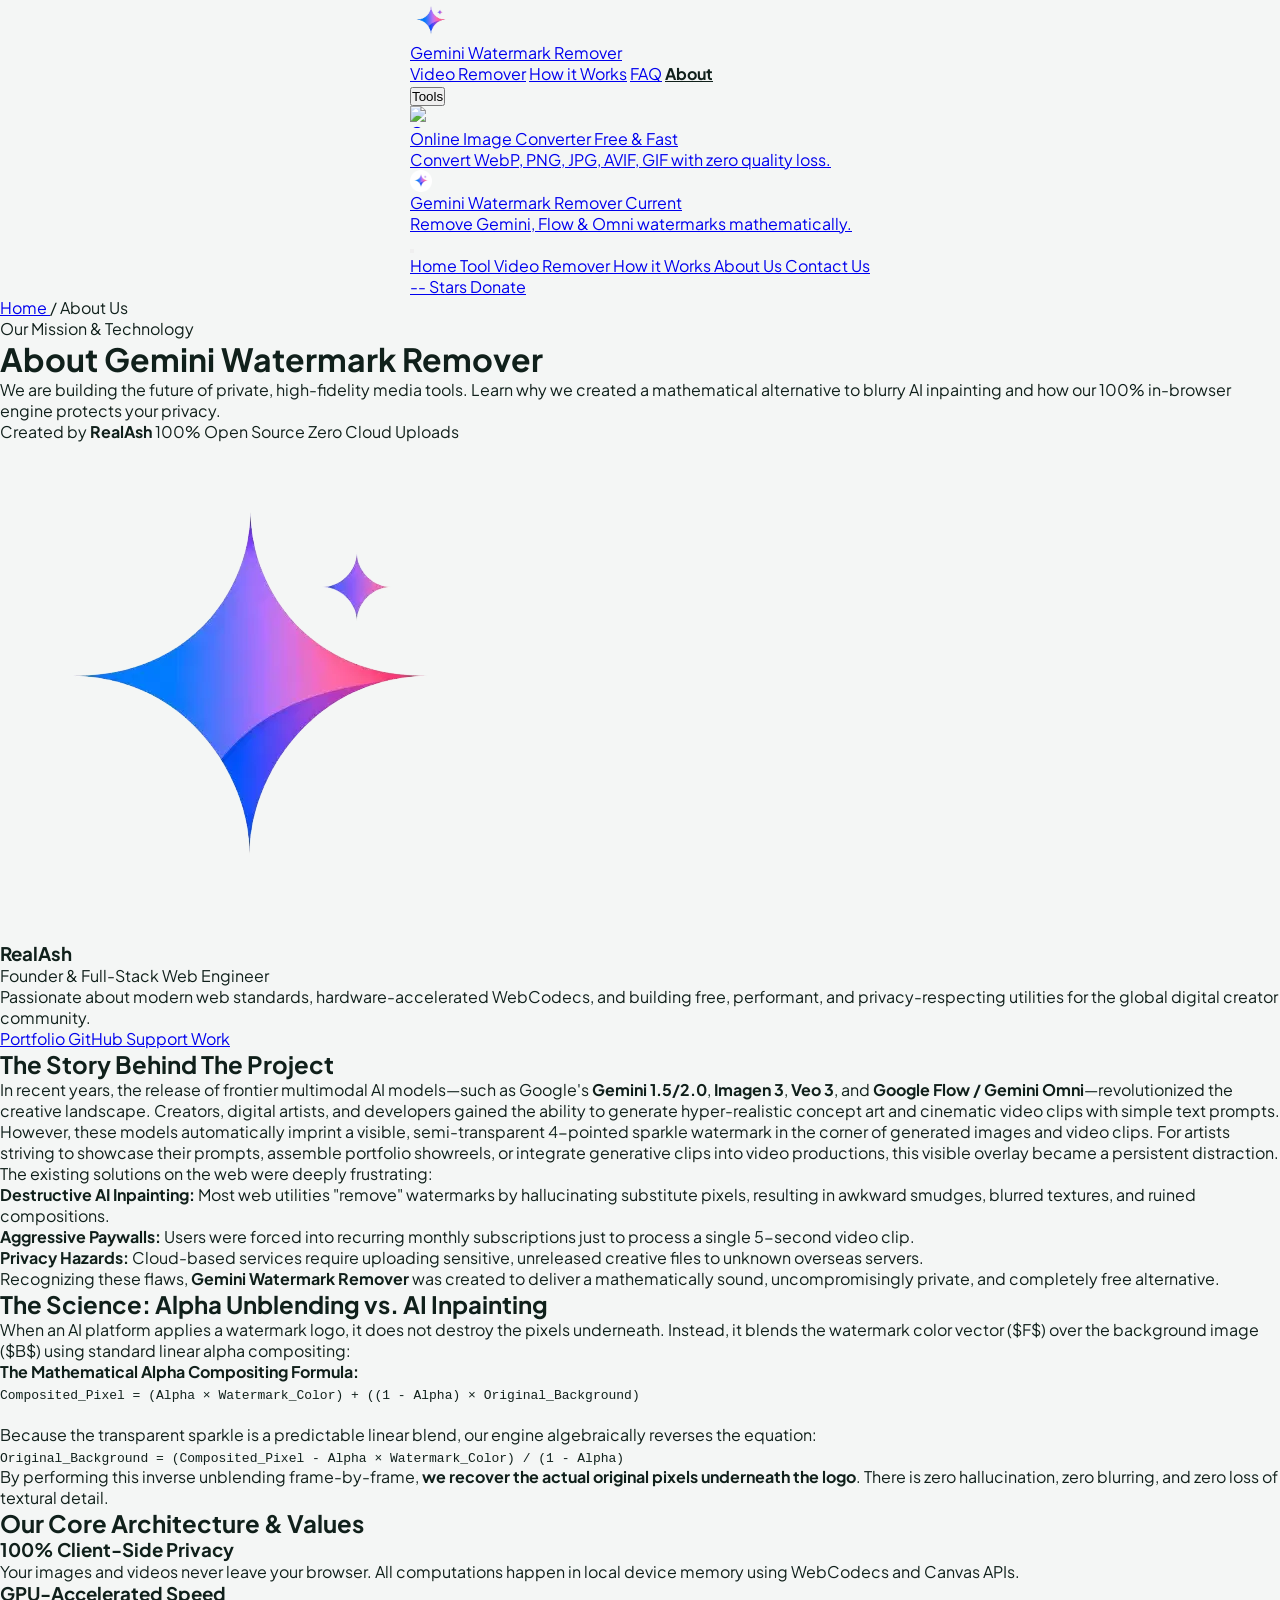
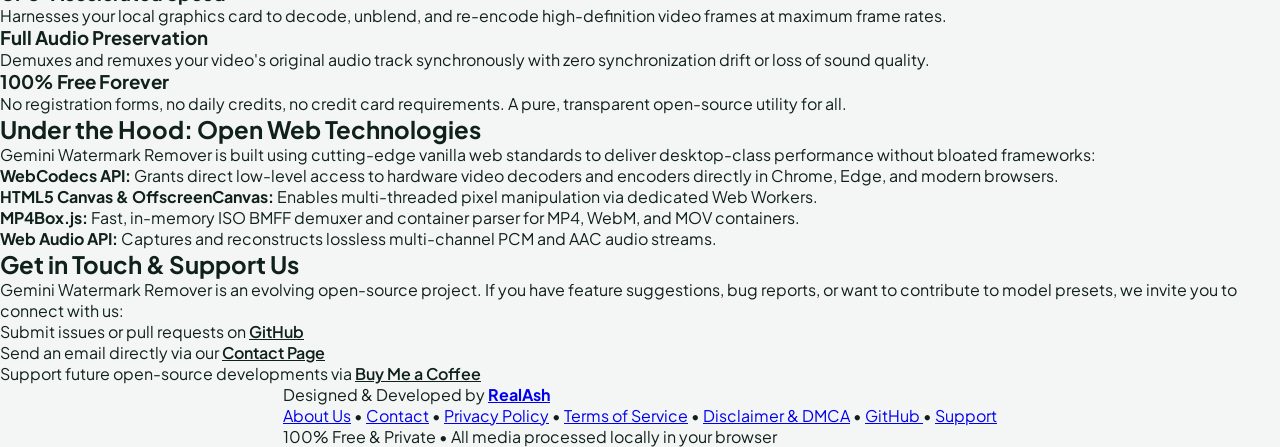
==== commit 859b5604: "SEO & Branding: Set creator name to RealAsh across title, metadata, schema, and UI" ====
--- a/about.html
+++ b/about.html
@@ -8,7 +8,7 @@
   <meta name="description"
     content="Discover the story and technology behind Gemini Watermark Remover. Learn how mathematical alpha unblending enables 100% private, lossless in-browser watermark removal." />
   <meta name="robots" content="index, follow" />
-  <meta name="author" content="Ash" />
+  <meta name="author" content="RealAsh" />
   <meta name="theme-color" content="#ffffff" />
   <link rel="icon" type="image/png"
     href="https://ashy0927.github.io/gemini-watermark-remover/assets/favicon-96x96.png" sizes="96x96" />
@@ -173,7 +173,7 @@
       </p>
       <div class="page-meta-info">
         <span class="page-meta-item">
-          <iconify-icon icon="ph:user-bold" width="15"></iconify-icon> Created by <strong>Ash</strong>
+          <iconify-icon icon="ph:user-bold" width="15"></iconify-icon> Created by <strong>RealAsh</strong>
         </span>
         <span class="page-meta-item">
           <iconify-icon icon="ph:code-bold" width="15" style="color: var(--brand-primary);"></iconify-icon> 100% Open Source
@@ -189,10 +189,10 @@
 
       <!-- Author Introduction Card -->
       <div class="about-author-box">
-        <img src="https://avatars.githubusercontent.com/u/218390465?v=4" alt="Ash Avatar"
+        <img src="https://avatars.githubusercontent.com/u/218390465?v=4" alt="RealAsh Avatar"
           class="about-author-avatar" onerror="this.src='./assets/logo.webp';" />
         <div class="about-author-details">
-          <h3>Ash</h3>
+          <h3>RealAsh</h3>
           <div class="about-author-tagline">Founder &amp; Full-Stack Web Engineer</div>
           <p class="about-author-bio">
             Passionate about modern web standards, hardware-accelerated WebCodecs, and building free, performant, and privacy-respecting utilities for the global digital creator community.
@@ -362,7 +362,7 @@
     <div class="footer-content">
       <p class="footer-credit">
         Designed &amp; Developed by <a href="https://github.com/Ashy0927" target="_blank" rel="noopener noreferrer"
-          class="footer-author-link"><strong>Ash</strong></a>
+          class="footer-author-link"><strong>RealAsh</strong></a>
       </p>
 
       <div class="footer-links">
--- a/style.css
+++ b/style.css
@@ -1,11 +1,12 @@
 /* ══════════════════════════════════════════════════════════════════════════════
-   VELA / ANDROID APP DESIGN SYSTEM FOR GEMINI WATERMARK REMOVER
+   GEMINI WATERMARK REMOVER - FULLY RESPONSIVE WEB APP DESIGN SYSTEM
+   Automatic Mobile & Desktop Viewport Adaptation (Pure CSS Media Queries)
    ══════════════════════════════════════════════════════════════════════════════ */
 
 @import url('https://fonts.googleapis.com/css2?family=Plus+Jakarta+Sans:wght@400;500;600;700;800&display=swap');
 
 :root {
-  /* Design Tokens from Reference */
+  /* Design Tokens */
   --bg-app: #F4F6F5;
   --bg-card: #FFFFFF;
   --primary-emerald: #0A6B52;
@@ -19,7 +20,6 @@
   --soft-grey: #EEF1F0;
   --divider: #EEF1F0;
   --alert-dot: #E8572A;
-  --board-bg: #E2E3DF;
 
   /* Typography & Radii */
   --font-family: 'Plus Jakarta Sans', -apple-system, BlinkMacSystemFont, "Segoe UI", Roboto, sans-serif;
@@ -34,12 +34,11 @@
   --shadow-card-hover: 0 8px 30px rgba(16, 32, 27, 0.08);
   --shadow-emerald: 0 8px 24px rgba(10, 107, 82, 0.22);
   --shadow-bottom-menu: 0 12px 36px rgba(16, 32, 27, 0.12);
-  --shadow-phone-frame: 0 25px 60px -15px rgba(16, 32, 27, 0.18), 0 0 0 1px rgba(16, 32, 27, 0.05);
 
   --transition-smooth: all 0.25s cubic-bezier(0.16, 1, 0.3, 1);
 }
 
-/* Base Reset */
+/* ── Global Reset ── */
 *, *::before, *::after {
   box-sizing: border-box;
   margin: 0;
@@ -47,9 +46,15 @@
   -webkit-tap-highlight-color: transparent;
 }
 
+img, svg, video, canvas {
+  max-width: 100%;
+  height: auto;
+  display: block;
+}
+
 html {
   font-family: var(--font-family);
-  background-color: var(--board-bg);
+  background-color: var(--bg-app);
   color: var(--ink);
   -webkit-font-smoothing: antialiased;
   -moz-osx-font-smoothing: grayscale;
@@ -61,10 +66,11 @@
   display: flex;
   flex-direction: column;
   align-items: center;
-  background-color: var(--board-bg);
+  background-color: var(--bg-app);
   color: var(--ink);
   font-family: var(--font-family);
   padding: 0;
+  margin: 0;
   overflow-x: hidden;
 }
 
@@ -79,182 +85,71 @@
 .fw-700 { font-weight: 700; }
 .fw-800 { font-weight: 800; }
 
-/* ── Top Desktop Presentation Bar ── */
-.desktop-view-bar {
+/* ── Responsive App Container (Automatic Mobile / Desktop) ── */
+.app-container {
   width: 100%;
-  max-width: 1200px;
-  display: flex;
-  align-items: center;
-  justify-content: space-between;
-  padding: 14px 24px;
-  margin: 12px auto;
-  background: rgba(255, 255, 255, 0.85);
-  backdrop-filter: blur(16px);
-  border-radius: var(--radius-pills);
-  box-shadow: 0 2px 12px rgba(16, 32, 27, 0.05);
-  z-index: 100;
-  transition: var(--transition-smooth);
-}
-
-@media (max-width: 820px) {
-  .desktop-view-bar {
-    display: none; /* Mobile screens run full viewport directly */
-  }
-}
-
-.desktop-view-brand {
-  display: flex;
-  align-items: center;
-  gap: 12px;
-}
-
-.desktop-view-brand img {
-  width: 34px;
-  height: 34px;
-  border-radius: 50%;
-  object-fit: cover;
-}
-
-.desktop-view-brand-title {
-  font-weight: 800;
-  font-size: 16px;
-  color: var(--ink);
-  letter-spacing: -0.3px;
-}
-
-.desktop-view-brand-pill {
-  background: var(--mint-tint);
-  color: var(--primary-emerald);
-  font-size: 11px;
-  font-weight: 700;
-  padding: 4px 10px;
-  border-radius: var(--radius-pills);
-  text-transform: uppercase;
-  letter-spacing: 0.5px;
-}
-
-.desktop-view-controls {
-  display: flex;
-  align-items: center;
-  gap: 8px;
-  background: var(--soft-grey);
-  padding: 4px;
-  border-radius: var(--radius-pills);
-}
-
-.view-mode-btn {
-  border: none;
-  background: transparent;
-  color: var(--muted-text);
-  font-family: var(--font-family);
-  font-size: 13px;
-  font-weight: 600;
-  padding: 7px 16px;
-  border-radius: var(--radius-pills);
-  cursor: pointer;
-  display: flex;
-  align-items: center;
-  gap: 6px;
-  transition: var(--transition-smooth);
-}
-
-.view-mode-btn:hover {
-  color: var(--ink);
-}
-
-.view-mode-btn.active {
-  background: #FFFFFF;
-  color: var(--primary-emerald);
-  box-shadow: 0 2px 8px rgba(16, 32, 27, 0.08);
-}
-
-/* ── App Viewport / Shell ── */
-.app-viewport {
-  width: 100%;
-  display: flex;
-  justify-content: center;
-  align-items: flex-start;
-  padding: 10px 0 60px 0;
-  transition: var(--transition-smooth);
-}
-
-/* Mobile Frame (Android / iPhone container mode) */
-.phone-frame-container {
-  width: 100%;
-  max-width: 430px;
-  min-height: 860px;
-  background: var(--bg-app);
-  border-radius: 46px;
-  box-shadow: var(--shadow-phone-frame);
+  min-height: 100vh;
+  margin: 0 auto;
+  display: flex;
+  flex-direction: column;
   position: relative;
-  overflow: hidden;
-  border: 10px solid #FFFFFF;
-  display: flex;
-  flex-direction: column;
-  transition: var(--transition-smooth);
-}
-
-/* Fullscreen / Expanded Web App Mode */
-.app-viewport.expanded-mode .phone-frame-container {
-  max-width: 900px;
-  border-radius: 32px;
-  border: 1px solid var(--divider);
-}
-
-/* Responsive on Mobile Devices */
-@media (max-width: 540px) {
-  body {
-    background-color: var(--bg-app);
-  }
-  .app-viewport {
+  background-color: var(--bg-app);
+}
+
+/* Mobile Default (< 768px): Full-bleed focused layout */
+@media (max-width: 767px) {
+  .app-container {
+    max-width: 100%;
+  }
+  .screens-wrapper {
+    flex: 1;
+    width: 100%;
+    padding: 18px 16px 105px 16px;
+    display: flex;
+    flex-direction: column;
+  }
+  .hero-dashboard-row {
+    display: flex;
+    flex-direction: column;
+    gap: 18px;
+  }
+}
+
+/* Desktop & Tablet Expansion (>= 768px): Wide Studio Dashboard */
+@media (min-width: 768px) {
+  .app-container {
+    max-width: 1060px;
+    padding: 24px 28px 110px 28px;
+  }
+  .screens-wrapper {
+    flex: 1;
+    width: 100%;
     padding: 0;
-  }
-  .phone-frame-container {
-    max-width: 100%;
-    min-height: 100vh;
-    border-radius: 0;
-    border: none;
-    box-shadow: none;
-  }
-}
-
-/* Android Top Status Notch Bar Simulation */
-.android-status-bar {
-  display: flex;
-  align-items: center;
-  justify-content: space-between;
-  padding: 14px 24px 8px 24px;
-  background: var(--bg-app);
-  font-size: 13px;
-  font-weight: 700;
-  color: var(--ink);
-  z-index: 50;
-}
-
-.status-bar-icons {
-  display: flex;
-  align-items: center;
-  gap: 6px;
-  color: var(--ink);
-  font-size: 14px;
-}
-
-/* ── Screens Container & Screen Layouts ── */
-.screens-wrapper {
-  flex: 1;
-  width: 100%;
-  position: relative;
-  overflow-y: auto;
-  overflow-x: hidden;
-  padding: 8px 18px 110px 18px; /* space for floating bottom menu */
-  -webkit-overflow-scrolling: touch;
-}
-
+    display: flex;
+    flex-direction: column;
+  }
+  .hero-dashboard-row {
+    display: grid;
+    grid-template-columns: 1fr 1fr;
+    gap: 24px;
+    align-items: stretch;
+  }
+  .balance-card, .emerald-gradient-banner {
+    height: 100%;
+  }
+  .activity-card-inner {
+    display: grid;
+    grid-template-columns: 1fr 1fr;
+    gap: 16px;
+  }
+}
+
+/* Screen Switcher Animations */
 .app-screen {
   display: none;
   flex-direction: column;
-  gap: 24px; /* Generous spacing 22-28px */
-  animation: fadeInScreen 0.28s cubic-bezier(0.16, 1, 0.3, 1) forwards;
+  gap: 22px;
+  animation: fadeInScreen 0.22s cubic-bezier(0.16, 1, 0.3, 1) forwards;
 }
 
 .app-screen.active {
@@ -262,14 +157,8 @@
 }
 
 @keyframes fadeInScreen {
-  from {
-    opacity: 0;
-    transform: translateY(8px);
-  }
-  to {
-    opacity: 1;
-    transform: translateY(0);
-  }
+  from { opacity: 0; transform: translateY(5px); }
+  to { opacity: 1; transform: translateY(0); }
 }
 
 /* ── Screen Header Component ── */
@@ -297,6 +186,7 @@
   align-items: center;
   justify-content: center;
   position: relative;
+  flex-shrink: 0;
 }
 
 .profile-avatar-ring img {
@@ -317,6 +207,32 @@
   color: var(--ink);
   font-weight: 800;
   letter-spacing: -0.3px;
+}
+
+.header-actions-group {
+  display: flex;
+  align-items: center;
+  gap: 10px;
+}
+
+.header-github-pill {
+  display: inline-flex;
+  align-items: center;
+  gap: 6px;
+  background: #FFFFFF;
+  border: 1px solid var(--divider);
+  padding: 8px 14px;
+  border-radius: var(--radius-pills);
+  font-size: 13px;
+  font-weight: 700;
+  color: var(--ink);
+  text-decoration: none;
+  transition: var(--transition-smooth);
+}
+
+.header-github-pill:hover {
+  background: var(--mint-light);
+  color: var(--primary-emerald);
 }
 
 .header-bell-btn {
@@ -350,12 +266,12 @@
   border: 2px solid #FFFFFF;
 }
 
-/* ── Standard Inner Header (For sub-screens: Back + Title + Help) ── */
+/* ── Sub-Screen Header ── */
 .sub-screen-header {
   display: flex;
   align-items: center;
   justify-content: space-between;
-  padding: 4px 0 10px 0;
+  padding: 4px 0 8px 0;
 }
 
 .sub-header-btn {
@@ -410,7 +326,10 @@
   display: flex;
   flex-direction: column;
   align-items: center;
+  justify-content: center;
   gap: 14px;
+  box-shadow: var(--shadow-card);
+  border: 1px solid rgba(238, 241, 240, 0.7);
 }
 
 .balance-title {
@@ -522,7 +441,7 @@
 .emerald-gradient-banner {
   background: linear-gradient(135deg, var(--deep-green) 0%, var(--primary-emerald) 100%);
   border-radius: var(--radius-cards);
-  padding: 22px 24px;
+  padding: 24px;
   min-height: 108px;
   display: flex;
   align-items: center;
@@ -543,7 +462,7 @@
 }
 
 .banner-headline {
-  font-size: 15px;
+  font-size: 16px;
   font-weight: 700;
   line-height: 1.35;
   color: #FFFFFF;
@@ -569,7 +488,7 @@
 }
 
 .banner-3d-lime {
-  font-size: 44px;
+  font-size: 42px;
   font-weight: 800;
   color: var(--lime-accent);
   text-shadow: 2px 4px 12px rgba(10, 107, 82, 0.4);
@@ -578,7 +497,7 @@
   letter-spacing: -1px;
 }
 
-/* ── Quick Actions Card (3 Circles) ── */
+/* ── Quick Actions Card ── */
 .quick-actions-card {
   background: var(--bg-card);
   border-radius: var(--radius-cards);
@@ -587,6 +506,7 @@
   align-items: center;
   justify-content: space-around;
   box-shadow: var(--shadow-card);
+  border: 1px solid rgba(238, 241, 240, 0.7);
 }
 
 .quick-action-item {
@@ -597,7 +517,6 @@
   background: none;
   border: none;
   cursor: pointer;
-  text-decoration: none;
 }
 
 .quick-action-circle {
@@ -617,7 +536,6 @@
 .quick-action-item:hover .quick-action-circle {
   transform: translateY(-2px);
   background: var(--deep-green);
-  box-shadow: 0 6px 18px rgba(10, 107, 82, 0.35);
 }
 
 .quick-action-label {
@@ -626,7 +544,7 @@
   color: var(--ink);
 }
 
-/* ── Mode Switcher Pills (Image vs Video) ── */
+/* ── Mode Switcher ── */
 .mode-switcher-container {
   display: flex;
   align-items: center;
@@ -678,7 +596,6 @@
 .dropzone:hover, .dropzone.dragover {
   border-color: var(--primary-emerald);
   background: var(--mint-tint);
-  transform: scale(0.995);
 }
 
 .dropzone-icon-circle {
@@ -706,7 +623,7 @@
   font-weight: 500;
 }
 
-/* ── Staging Card (After Upload, Before Tuning) ── */
+/* ── Staging Card ── */
 .staging-card {
   display: flex;
   flex-direction: column;
@@ -762,7 +679,7 @@
   gap: 10px;
 }
 
-/* ── Primary & Secondary Buttons ── */
+/* ── Buttons (56px tall) ── */
 .btn-primary-emerald {
   width: 100%;
   height: 56px;
@@ -785,7 +702,6 @@
 .btn-primary-emerald:hover {
   background: var(--primary-emerald-hover);
   transform: translateY(-1px);
-  box-shadow: 0 10px 28px rgba(10, 107, 82, 0.3);
 }
 
 .btn-secondary-soft {
@@ -811,7 +727,6 @@
   color: var(--primary-emerald);
 }
 
-/* Generic legacy compat classes for main.js */
 .btn {
   font-family: var(--font-family);
   cursor: pointer;
@@ -853,7 +768,7 @@
   background: #E4E8E6;
 }
 
-/* ── Model Preset Chips ── */
+/* ── Preset Chips ── */
 .preset-chips-row {
   display: flex;
   flex-direction: column;
@@ -919,10 +834,22 @@
   gap: 8px;
 }
 
-.tuner-preview-row {
-  display: flex;
-  flex-direction: column;
-  gap: 14px;
+/* Desktop Split for Tuner */
+@media (min-width: 768px) {
+  .tuner-preview-row {
+    display: grid;
+    grid-template-columns: 1fr 1fr;
+    gap: 18px;
+    align-items: flex-start;
+  }
+}
+
+@media (max-width: 767px) {
+  .tuner-preview-row {
+    display: flex;
+    flex-direction: column;
+    gap: 14px;
+  }
 }
 
 .tuner-canvas-box {
@@ -1035,11 +962,6 @@
   background: var(--primary-emerald);
   cursor: pointer;
   box-shadow: 0 2px 6px rgba(10, 107, 82, 0.3);
-  transition: transform 0.15s ease;
-}
-
-input[type="range"]::-webkit-slider-thumb:hover {
-  transform: scale(1.15);
 }
 
 .tuner-actions {
@@ -1054,94 +976,7 @@
   gap: 10px;
 }
 
-/* ── Success / Result Screen (Money Sent Style) ── */
-.success-screen-card {
-  display: flex;
-  flex-direction: column;
-  align-items: center;
-  text-align: center;
-  gap: 18px;
-  padding: 10px 0;
-}
-
-.success-icon-rings {
-  width: 140px;
-  height: 140px;
-  border-radius: 50%;
-  background: rgba(216, 250, 122, 0.25);
-  display: flex;
-  align-items: center;
-  justify-content: center;
-  box-shadow: 0 0 0 16px rgba(216, 250, 122, 0.12);
-  margin: 10px 0;
-}
-
-.success-icon-inner {
-  width: 86px;
-  height: 86px;
-  border-radius: 50%;
-  background: var(--primary-emerald);
-  color: #FFFFFF;
-  display: flex;
-  align-items: center;
-  justify-content: center;
-  font-size: 42px;
-  box-shadow: 0 8px 24px rgba(10, 107, 82, 0.3);
-}
-
-.success-headline {
-  font-size: 26px;
-  font-weight: 800;
-  color: var(--ink);
-  letter-spacing: -0.5px;
-}
-
-.success-subtitle {
-  font-size: 14px;
-  color: var(--muted-text);
-  line-height: 1.5;
-  max-width: 90%;
-}
-
-.receipt-card {
-  width: 100%;
-  background: #FFFFFF;
-  border-radius: var(--radius-cards);
-  border: 1.5px dashed #A5DFC9;
-  padding: 20px;
-  display: flex;
-  flex-direction: column;
-  gap: 14px;
-  text-align: left;
-}
-
-.receipt-row {
-  display: flex;
-  justify-content: space-between;
-  align-items: center;
-  font-size: 13px;
-}
-
-.receipt-label {
-  color: var(--muted-text);
-  font-weight: 500;
-}
-
-.receipt-val {
-  font-weight: 700;
-  color: var(--ink);
-}
-
-.receipt-status-pill {
-  background: var(--mint-tint);
-  color: var(--primary-emerald);
-  padding: 4px 10px;
-  border-radius: var(--radius-pills);
-  font-size: 12px;
-  font-weight: 700;
-}
-
-/* ── Recent Activity / Samples List ── */
+/* ── Activity / Samples List ── */
 .section-header-row {
   display: flex;
   align-items: center;
@@ -1166,7 +1001,7 @@
 .activity-card {
   background: #FFFFFF;
   border-radius: var(--radius-cards);
-  padding: 8px 16px;
+  padding: 10px 18px;
   box-shadow: var(--shadow-card);
   border: 1px solid var(--divider);
 }
@@ -1243,7 +1078,7 @@
   color: #FFFFFF;
 }
 
-/* ── Deep Green Hero Card (Savings / Showcase screen) ── */
+/* ── Deep Green Hero Card ── */
 .deep-green-hero-card {
   background: var(--deep-green);
   border-radius: var(--radius-cards);
@@ -1281,6 +1116,15 @@
   margin: 4px 0;
 }
 
+.receipt-status-pill {
+  background: var(--mint-tint);
+  color: var(--primary-emerald);
+  padding: 4px 10px;
+  border-radius: var(--radius-pills);
+  font-size: 12px;
+  font-weight: 700;
+}
+
 /* ── Video Progress Bar ── */
 .progress-bar-container {
   width: 100%;
@@ -1307,24 +1151,27 @@
 
 /* ── Floating White Bottom Navigation Pill ── */
 .floating-bottom-menu {
-  position: absolute;
-  bottom: 22px;
-  left: 18px;
-  right: 18px;
-  height: 66px;
+  position: fixed;
+  bottom: 18px;
+  left: 50%;
+  transform: translateX(-50%);
+  width: calc(100% - 24px);
+  max-width: 460px;
+  height: 64px;
   background: #FFFFFF;
   border-radius: var(--radius-pills);
   box-shadow: var(--shadow-bottom-menu);
   display: flex;
   align-items: center;
   justify-content: space-around;
-  padding: 0 10px;
-  z-index: 99;
-  border: 1px solid rgba(238, 241, 240, 0.85);
+  padding: 0 8px;
+  z-index: 1000;
+  border: 1px solid rgba(238, 241, 240, 0.95);
+  box-sizing: border-box;
 }
 
 .bottom-menu-item {
-  display: flex;
+  display: inline-flex;
   align-items: center;
   justify-content: center;
   gap: 6px;
@@ -1332,74 +1179,71 @@
   border: none;
   color: var(--muted-text);
   font-family: var(--font-family);
-  font-size: 13px;
-  font-weight: 700;
-  cursor: pointer;
-  padding: 10px 14px;
+  font-size: 12px;
+  font-weight: 700;
+  cursor: pointer;
+  padding: 8px 10px;
   border-radius: var(--radius-pills);
   transition: var(--transition-smooth);
+  white-space: nowrap;
+  flex-shrink: 0;
 }
 
 .bottom-menu-item iconify-icon {
-  font-size: 22px;
+  font-size: 21px;
+  flex-shrink: 0;
 }
 
 .bottom-menu-item:hover {
   color: var(--ink);
 }
 
-/* Active tab has a mint pill behind the emerald icon and label! */
 .bottom-menu-item.active {
   background: var(--mint-tint);
   color: var(--primary-emerald);
 }
 
-/* ── Board Presentation Grid (From Reference Prompt: 3 screens per row) ── */
-.board-presentation-grid {
-  display: none;
-  grid-template-columns: repeat(3, 380px);
-  gap: 40px;
-  justify-content: center;
-  padding: 40px 20px;
-}
-
-.app-viewport.board-mode .phone-frame-container {
-  display: none;
-}
-
-.app-viewport.board-mode .board-presentation-grid {
-  display: grid;
-}
-
-.board-screen-card {
-  width: 380px;
-  height: 780px;
-  background: var(--bg-app);
-  border-radius: 40px;
-  box-shadow: var(--shadow-phone-frame);
-  border: 8px solid #FFFFFF;
-  overflow-y: auto;
-  position: relative;
-  display: flex;
-  flex-direction: column;
-}
-
-.board-screen-card::-webkit-scrollbar {
-  display: none;
-}
-
-.board-screen-label {
-  position: absolute;
-  top: -28px;
-  left: 20px;
-  font-size: 13px;
-  font-weight: 800;
-  color: var(--muted-text);
-  text-transform: uppercase;
-  letter-spacing: 0.5px;
-}
-
-/* ── Checkerboard for Transparent Canvases ── */
+/* Automatic Adaptation on Mobile: Active pill expands, inactive items show icons only */
+@media (max-width: 520px) {
+  .floating-bottom-menu {
+    height: 60px;
+    padding: 0 6px;
+  }
+  .bottom-menu-item:not(.active) span {
+    display: none;
+  }
+  .bottom-menu-item:not(.active) {
+    padding: 8px;
+    width: 44px;
+    height: 44px;
+    border-radius: 50%;
+  }
+  .bottom-menu-item.active {
+    padding: 8px 14px;
+    border-radius: var(--radius-pills);
+  }
+  .bottom-menu-item.active span {
+    display: inline-block;
+    font-size: 12px;
+    font-weight: 800;
+  }
+}
+
+/* Automatic Adaptation on Desktop: Full labels for all items */
+@media (min-width: 521px) {
+  .floating-bottom-menu {
+    max-width: 540px;
+    padding: 0 14px;
+  }
+  .bottom-menu-item {
+    padding: 8px 14px;
+    font-size: 13px;
+  }
+  .bottom-menu-item span {
+    display: inline-block !important;
+  }
+}
+
 .checker {
   background-color: #ffffff;
   background-image: linear-gradient(45deg, #f0f0f0 25%, transparent 25%),
@@ -1410,7 +1254,6 @@
   background-position: 0 0, 0 8px, 8px -8px, -8px 0px;
 }
 
-/* ── Results Area Specifics ── */
 #img-results .card, #video-results .card {
   background: #FFFFFF;
   border-radius: var(--radius-cards);
@@ -1435,7 +1278,7 @@
   gap: 12px;
 }
 
-@media (min-width: 500px) {
+@media (min-width: 480px) {
   #img-results .grid, #video-results .grid {
     grid-template-columns: 1fr 1fr;
   }
@@ -1461,7 +1304,338 @@
   background: var(--deep-green);
 }
 
-/* Hide clutter */
 .ad-slot, .footer-promo-strip {
   display: none !important;
 }
+
+/* ══════════════════════════════════════════
+   OWNER PORTAL & USAGE METRICS DASHBOARD
+   ══════════════════════════════════════════ */
+.owner-section-divider {
+  height: 1px;
+  background: var(--divider);
+  margin: 18px 0 14px;
+}
+
+.owner-portal-wrap {
+  width: 100%;
+}
+
+.owner-locked-box {
+  display: flex;
+  flex-direction: column;
+  gap: 6px;
+}
+
+.owner-input-group {
+  display: flex;
+  align-items: center;
+  gap: 8px;
+  background: #FAFBFB;
+  border: 1px solid #DFE6E2;
+  border-radius: var(--radius-buttons-sm);
+  padding: 4px 6px 4px 12px;
+  transition: border-color 0.2s ease, box-shadow 0.2s ease;
+}
+
+.owner-input-group:focus-within {
+  border-color: var(--primary-emerald);
+  box-shadow: 0 0 0 3px rgba(10, 107, 82, 0.1);
+}
+
+.owner-input-icon {
+  display: flex;
+  align-items: center;
+  color: var(--muted-text);
+  font-size: 16px;
+}
+
+.owner-passcode-input {
+  flex: 1;
+  border: none;
+  background: transparent;
+  outline: none;
+  font-family: inherit;
+  font-size: 13px;
+  color: var(--ink);
+  font-weight: 500;
+  min-width: 0;
+}
+
+.owner-passcode-input::placeholder {
+  color: #8F9E98;
+}
+
+.btn-owner-unlock {
+  border: none;
+  background: var(--primary-emerald);
+  color: #FFFFFF;
+  font-family: inherit;
+  font-size: 12px;
+  font-weight: 700;
+  padding: 8px 14px;
+  border-radius: 9px;
+  cursor: pointer;
+  display: inline-flex;
+  align-items: center;
+  gap: 5px;
+  transition: background 0.15s ease, transform 0.1s ease;
+  white-space: nowrap;
+}
+
+.btn-owner-unlock:hover {
+  background: var(--primary-emerald-hover);
+}
+
+.btn-owner-unlock:active {
+  transform: scale(0.97);
+}
+
+.owner-passcode-error {
+  font-size: 11px;
+  color: #D32F2F;
+  font-weight: 600;
+  padding-left: 4px;
+}
+
+/* Unlocked Panel */
+.owner-unlocked-panel {
+  display: flex;
+  flex-direction: column;
+  gap: 12px;
+}
+
+.owner-panel-header {
+  display: flex;
+  align-items: center;
+  justify-content: space-between;
+  gap: 8px;
+}
+
+.owner-badge {
+  display: inline-flex;
+  align-items: center;
+  gap: 6px;
+  font-size: 12px;
+  font-weight: 700;
+  background: var(--mint-tint);
+  color: var(--primary-emerald);
+  padding: 5px 12px;
+  border-radius: var(--radius-pills);
+}
+
+.btn-owner-lock-action {
+  border: 1px solid #DFE6E2;
+  background: #FAFBFB;
+  color: var(--muted-text);
+  font-family: inherit;
+  font-size: 11px;
+  font-weight: 600;
+  padding: 5px 10px;
+  border-radius: 8px;
+  cursor: pointer;
+  display: inline-flex;
+  align-items: center;
+  gap: 4px;
+  transition: background 0.15s ease;
+}
+
+.btn-owner-lock-action:hover {
+  background: #EEF1F0;
+  color: var(--ink);
+}
+
+.owner-stats-grid {
+  display: grid;
+  grid-template-columns: repeat(2, 1fr);
+  gap: 8px;
+}
+
+.owner-stat-card {
+  background: #FAFBFB;
+  border: 1px solid #E6ECE8;
+  border-radius: 14px;
+  padding: 10px 12px;
+  display: flex;
+  flex-direction: column;
+  gap: 2px;
+}
+
+.owner-stat-icon {
+  width: 26px;
+  height: 26px;
+  border-radius: 8px;
+  display: flex;
+  align-items: center;
+  justify-content: center;
+  font-size: 14px;
+  margin-bottom: 4px;
+}
+
+.owner-stat-val {
+  font-size: 18px;
+  font-weight: 800;
+  color: var(--ink);
+  line-height: 1.1;
+}
+
+.owner-stat-lbl {
+  font-size: 10px;
+  font-weight: 600;
+  color: var(--muted-text);
+  text-transform: uppercase;
+  letter-spacing: 0.3px;
+}
+
+.owner-actions-row {
+  display: flex;
+  gap: 6px;
+  flex-wrap: wrap;
+}
+
+.btn-owner-action {
+  flex: 1;
+  min-width: 100px;
+  height: 36px;
+  border-radius: 10px;
+  font-family: inherit;
+  font-size: 11px;
+  font-weight: 700;
+  display: inline-flex;
+  align-items: center;
+  justify-content: center;
+  gap: 5px;
+  cursor: pointer;
+  transition: background 0.15s ease;
+  background: var(--primary-emerald);
+  color: #FFFFFF;
+  border: none;
+}
+
+.btn-owner-action:hover {
+  background: var(--primary-emerald-hover);
+}
+
+.btn-owner-action.secondary {
+  flex: 0 0 auto;
+  min-width: 36px;
+  background: #FAFBFB;
+  color: var(--ink);
+  border: 1px solid #DFE6E2;
+}
+
+.btn-owner-action.secondary:hover {
+  background: #EEF1F0;
+}
+
+.owner-logs-container {
+  border-top: 1px solid var(--divider);
+  padding-top: 10px;
+}
+
+.owner-logs-head {
+  display: flex;
+  align-items: center;
+  justify-content: space-between;
+  margin-bottom: 8px;
+}
+
+.owner-logs-head-title {
+  font-size: 12px;
+  font-weight: 700;
+  color: var(--ink);
+}
+
+.btn-toggle-raw {
+  font-size: 11px;
+  font-weight: 600;
+  color: var(--primary-emerald);
+  background: none;
+  border: none;
+  cursor: pointer;
+  padding: 0;
+  text-decoration: underline;
+}
+
+.owner-events-list {
+  max-height: 220px;
+  overflow-y: auto;
+  display: flex;
+  flex-direction: column;
+  gap: 6px;
+  padding-right: 2px;
+}
+
+.owner-event-item {
+  background: #FAFBFB;
+  border: 1px solid #E6ECE8;
+  border-radius: 10px;
+  padding: 8px 10px;
+  display: flex;
+  align-items: center;
+  justify-content: space-between;
+  gap: 8px;
+}
+
+.event-item-left {
+  display: flex;
+  align-items: center;
+  gap: 8px;
+  min-width: 0;
+}
+
+.event-item-icon {
+  width: 24px;
+  height: 24px;
+  border-radius: 7px;
+  display: flex;
+  align-items: center;
+  justify-content: center;
+  font-size: 13px;
+  flex-shrink: 0;
+}
+
+.event-item-info {
+  display: flex;
+  flex-direction: column;
+  min-width: 0;
+}
+
+.event-item-title {
+  font-size: 11px;
+  font-weight: 700;
+  color: var(--ink);
+  white-space: nowrap;
+  overflow: hidden;
+  text-overflow: ellipsis;
+}
+
+.event-item-sub {
+  font-size: 10px;
+  color: var(--muted-text);
+  white-space: nowrap;
+  overflow: hidden;
+  text-overflow: ellipsis;
+}
+
+.event-item-time {
+  font-size: 10px;
+  color: #8F9E98;
+  white-space: nowrap;
+  flex-shrink: 0;
+}
+
+.owner-raw-json-viewer {
+  max-height: 180px;
+  overflow: auto;
+  background: #10201B;
+  color: #A7F3D0;
+  font-family: "SFMono-Regular", Consolas, "Liberation Mono", Menlo, monospace;
+  font-size: 10px;
+  line-height: 1.4;
+  padding: 10px;
+  border-radius: 10px;
+  margin-top: 8px;
+  white-space: pre-wrap;
+  word-break: break-all;
+}
